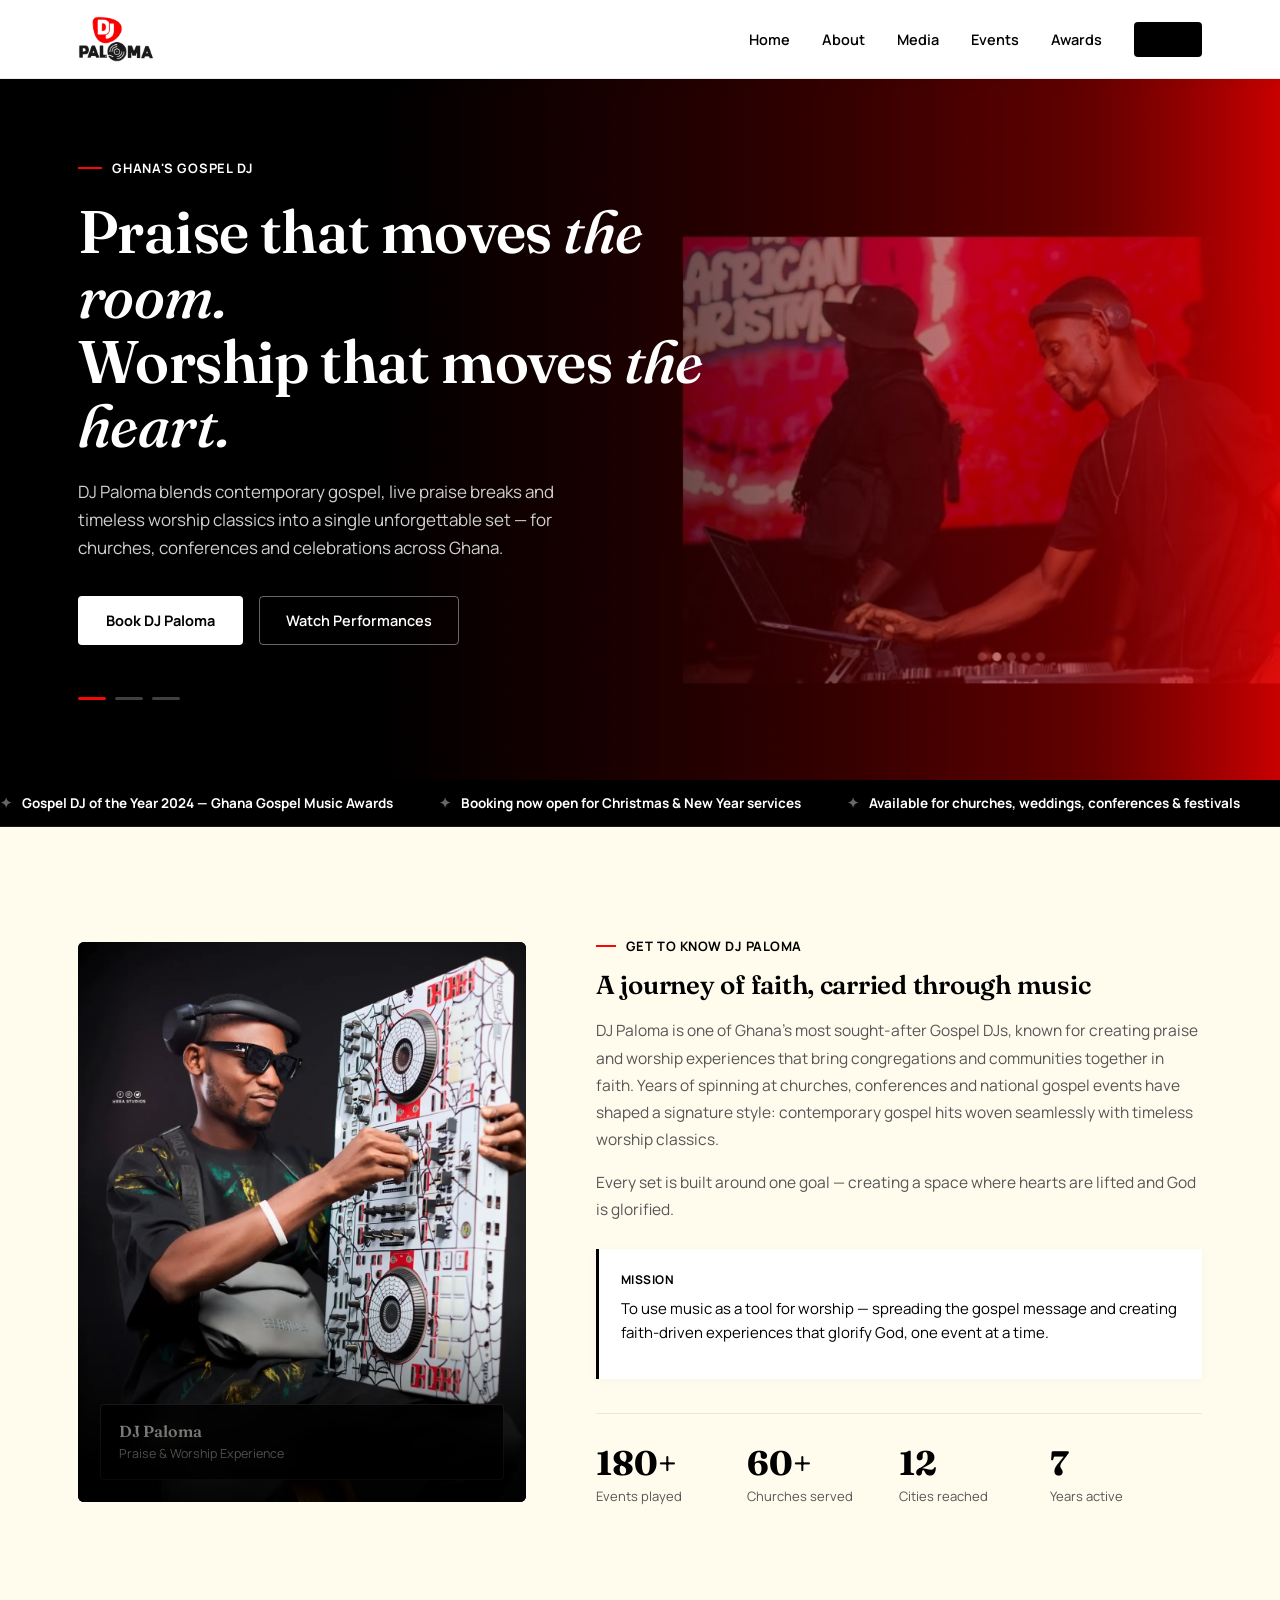
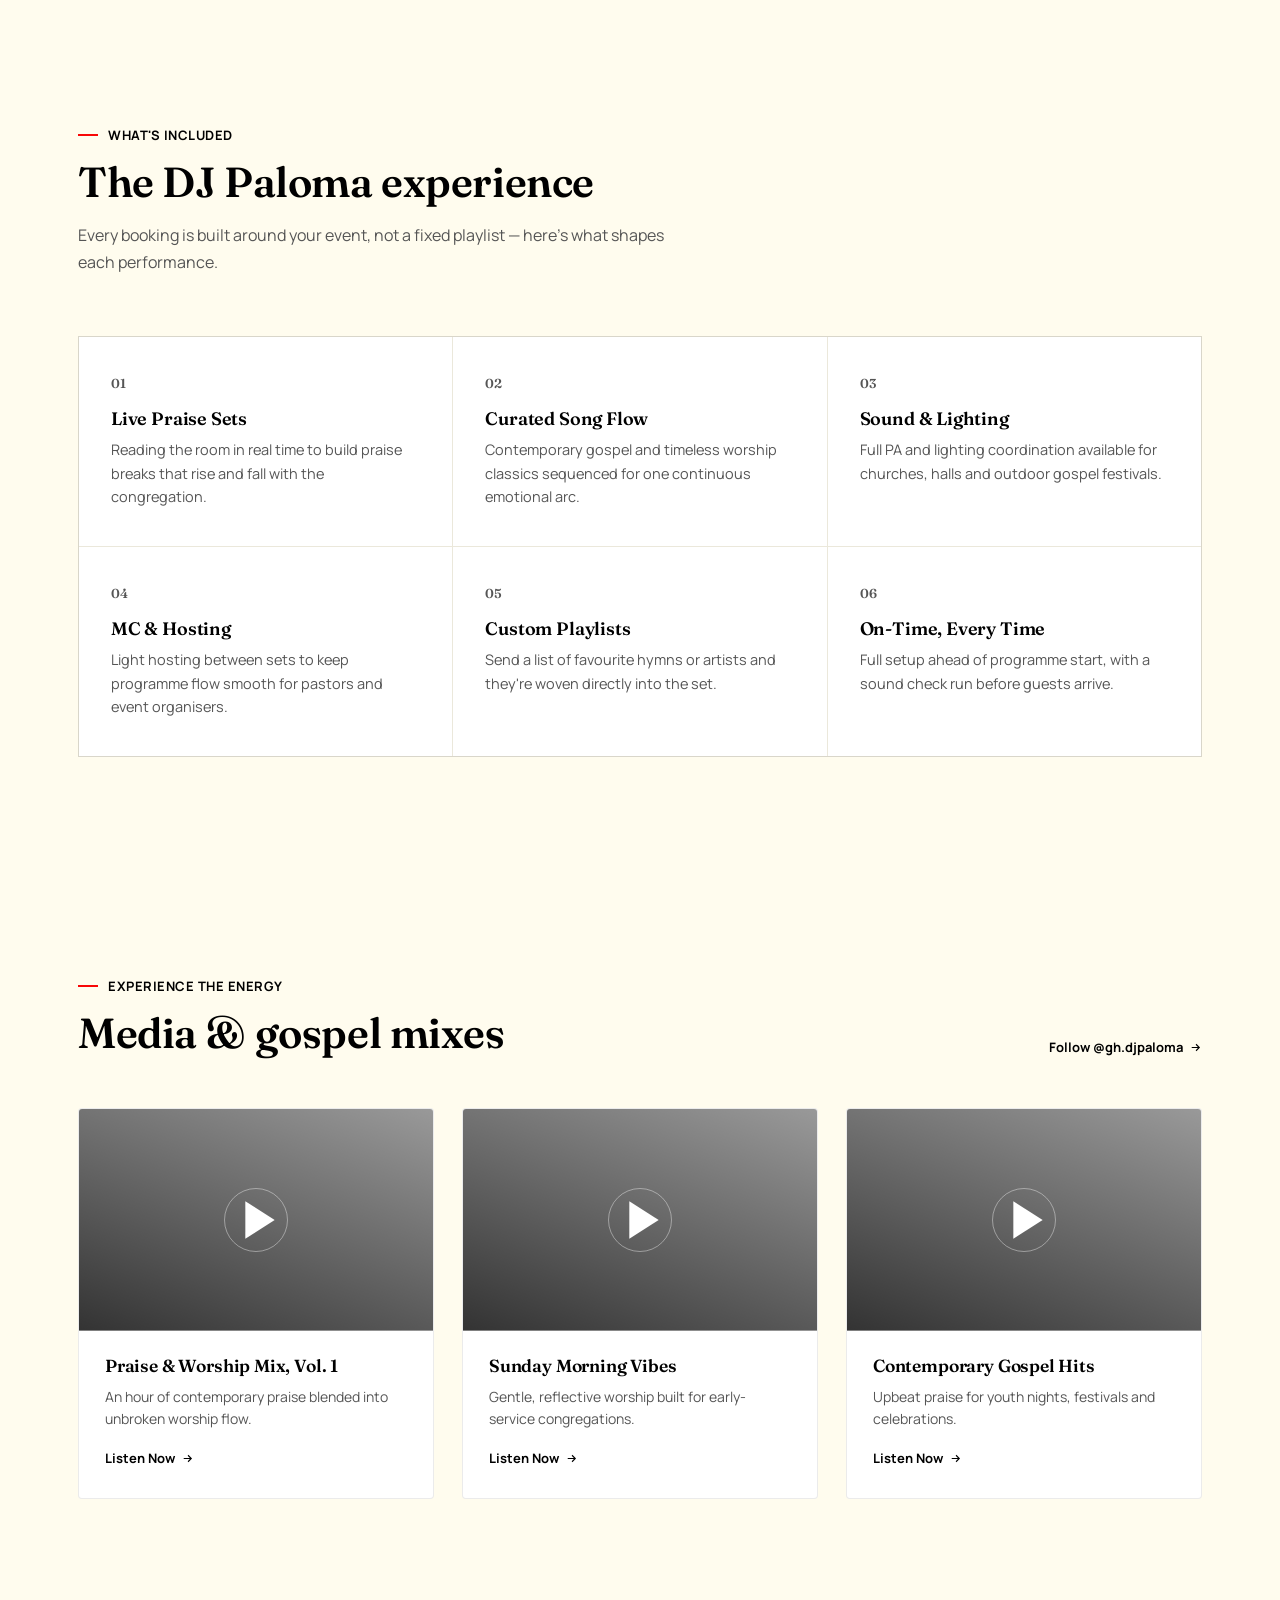
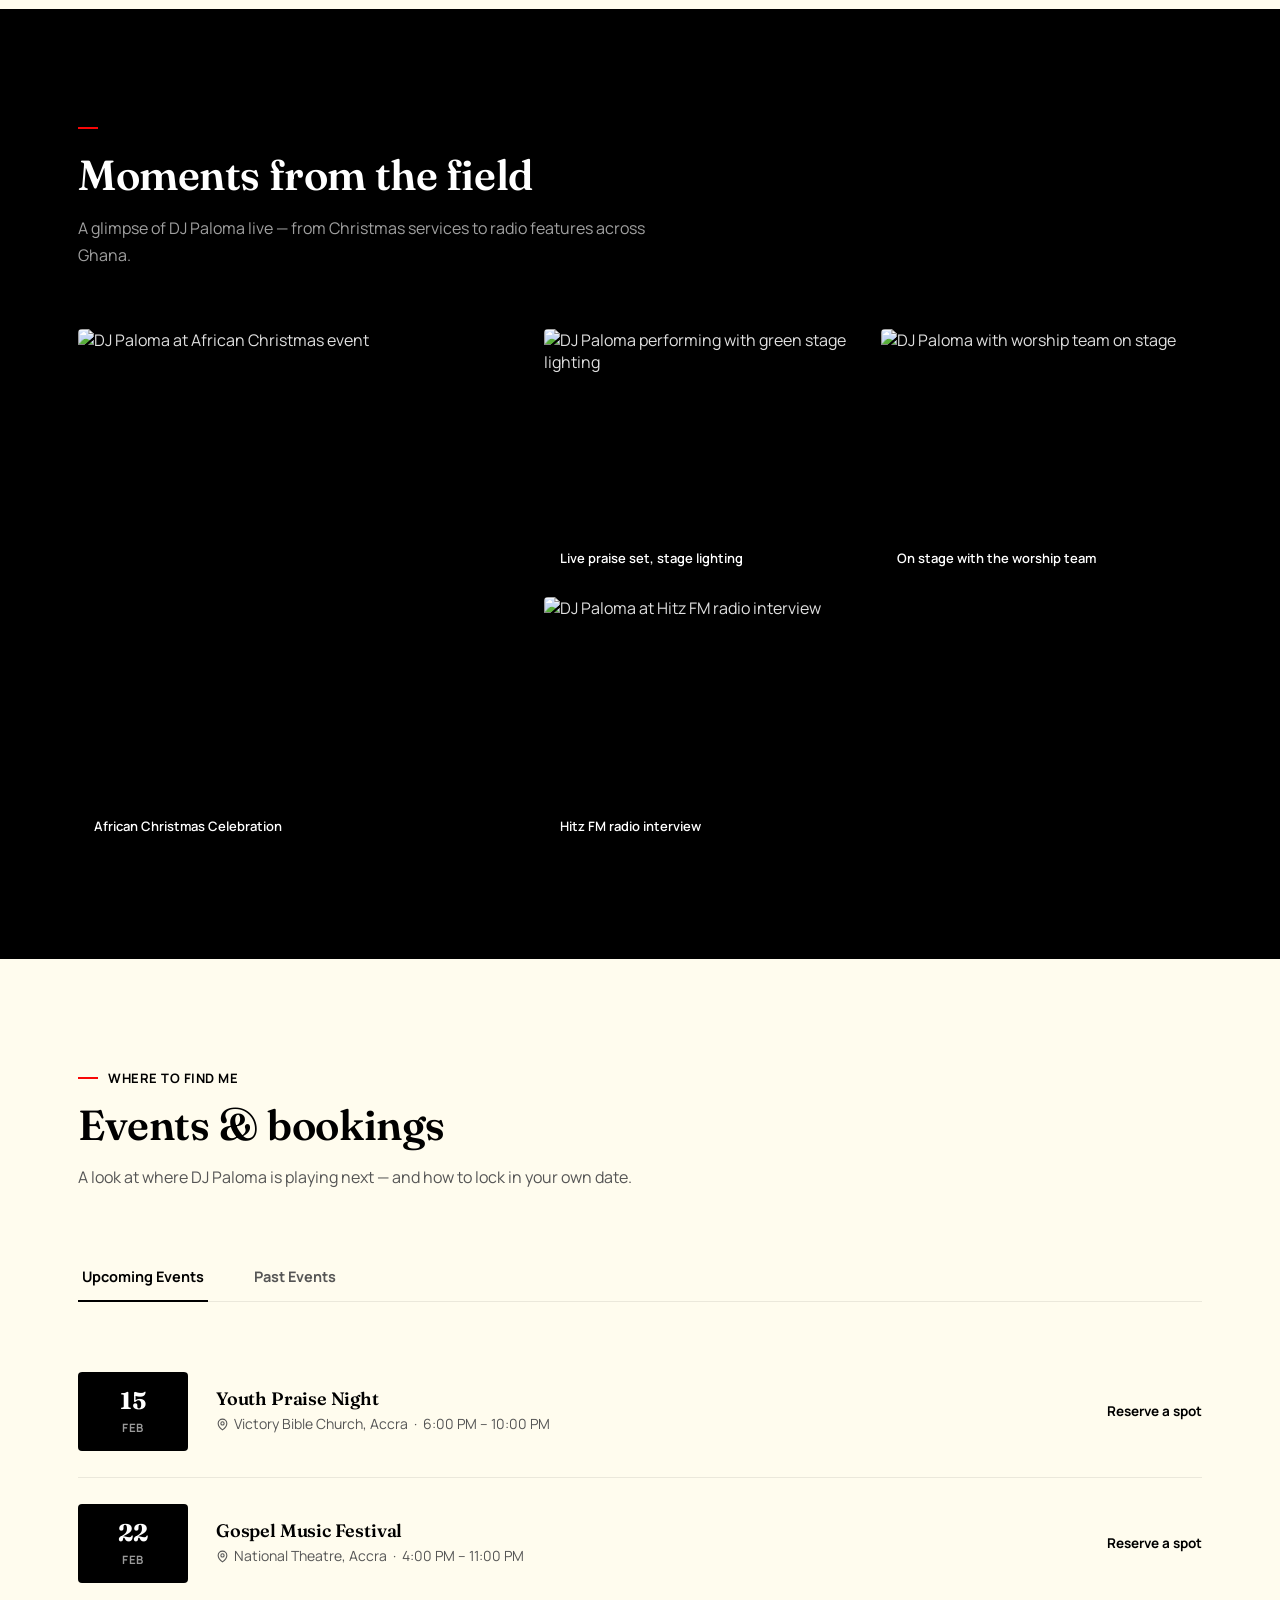
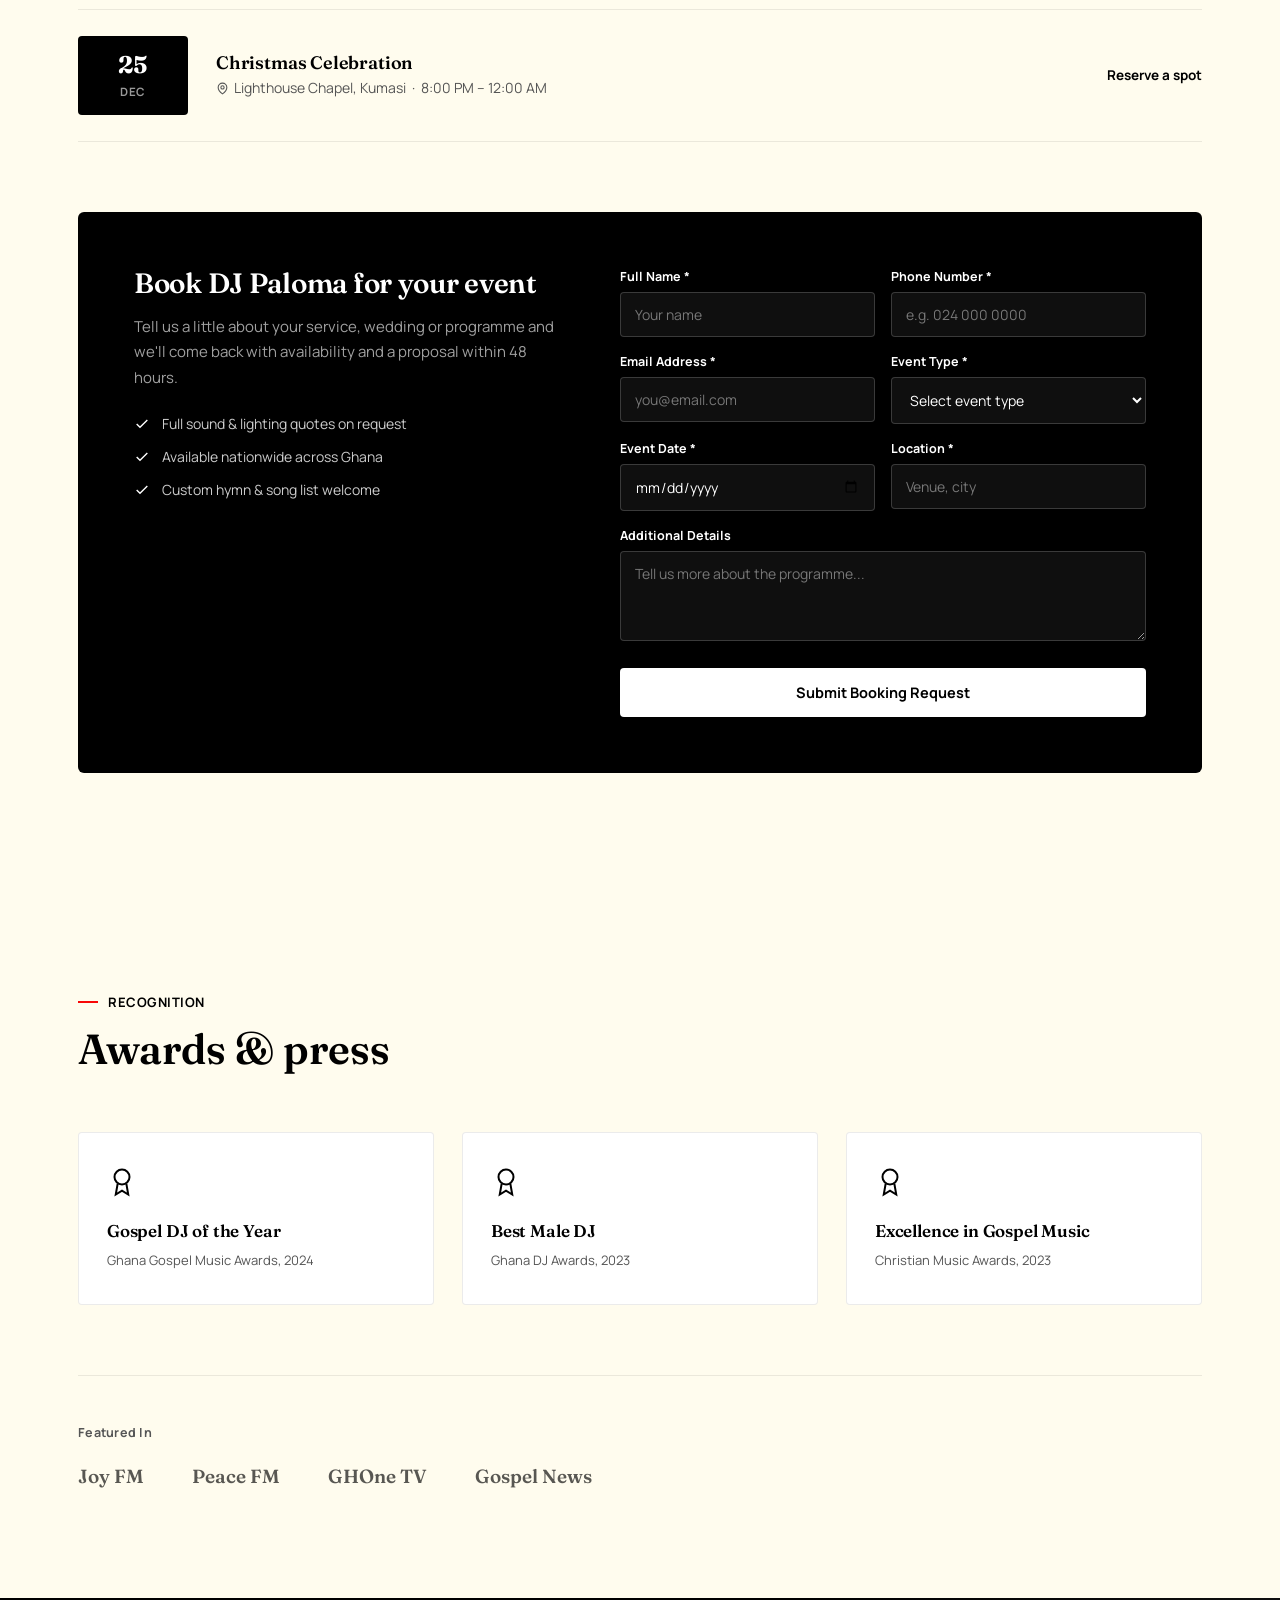
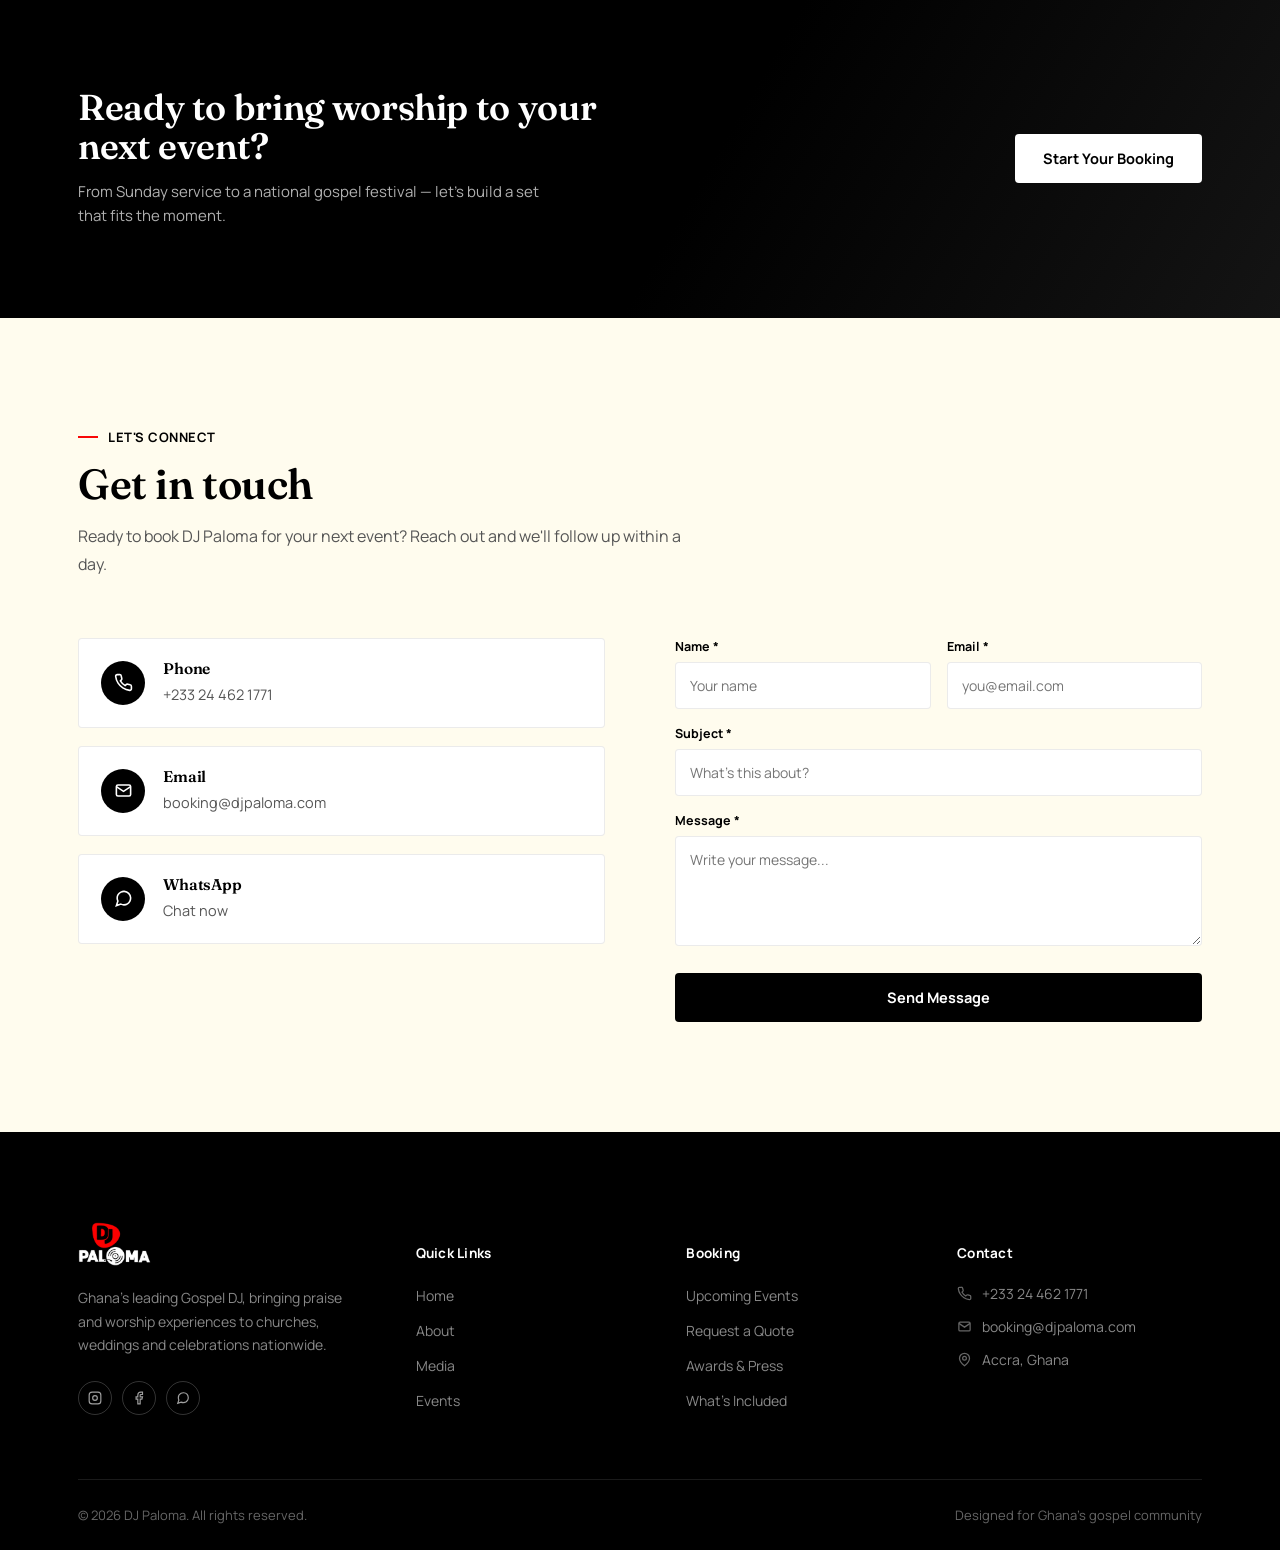
==== index.html @ 25a28a9d "Update DJ Paloma website design and assets" ====
<!DOCTYPE html>
<html lang="en">
<head>
<meta charset="UTF-8">
<meta name="viewport" content="width=device-width, initial-scale=1.0">
<title>DJ Paloma — Ghana's Gospel DJ | Praise &amp; Worship Experience</title>
<meta name="description" content="DJ Paloma is Ghana's leading Gospel DJ, bringing praise and worship experiences to churches, weddings and events nationwide.">
<link rel="preconnect" href="https://fonts.googleapis.com">
<link rel="preconnect" href="https://fonts.gstatic.com" crossorigin>
<link href="https://fonts.googleapis.com/css2?family=Fraunces:ital,opsz,wght@0,9..144,400;0,9..144,500;0,9..144,600;0,9..144,700;1,9..144,500&family=Manrope:wght@400;500;600;700;800&display=swap" rel="stylesheet">
<style>
  :root{
    --ink:#000000;
    --paper:#ffffff;
    --cream:#fffcee;
    --accent:#f80707;
    --accent-hover:#d90505;
    --dark-950:#000000;
    --dark-900:#0a0a0a;
    --dark-800:#141414;
    --dark-700:#1e1e1e;
    --dark-600:#282828;
    --dark-400:#4a4a4a;
    --line:rgba(0,0,0,0.08);
    --line-light:rgba(255,255,255,0.12);
    --muted:#555555;
    --muted-light:#888888;
    --radius:4px;
    --maxw:1180px;
  }
  *{box-sizing:border-box;}
  html{scroll-behavior:smooth;}
  body{
    margin:0;
    font-family:'Manrope',sans-serif;
    color:var(--ink);
    background:var(--cream);
    -webkit-font-smoothing:antialiased;
  }
  h1,h2,h3,h4{
    font-family:'Fraunces',serif;
    margin:0;
    font-weight:600;
    letter-spacing:-0.01em;
    line-height:1.08;
  }
  p{margin:0;}
  a{color:inherit;text-decoration:none;}
  img{max-width:100%;display:block;}
  .wrap{max-width:var(--maxw);margin:0 auto;padding:0 28px;}
  button{font-family:inherit;cursor:pointer;border:none;background:none;}

  /* ---------- nav ---------- */
  header.site{
    position:sticky;top:0;z-index:50;
    background:#ffffff;
    border-bottom:1px solid rgba(0,0,0,0.08);
    box-shadow:0 2px 14px rgba(0,0,0,0.04);
  }
  nav.wrap{
    display:flex;align-items:center;justify-content:space-between;
    height:78px;
  }
  .logo-link{
    display:inline-flex;align-items:center;text-decoration:none;
  }
  .site-logo{
    height:46px;
    width:auto;
    display:block;
  }
  .navlinks{display:flex;align-items:center;gap:32px;}
  .navlinks a{
    color:#000000;font-size:14.5px;font-weight:600;
    position:relative;padding:8px 0;
    transition:color .2s ease;
  }
  .navlinks a::after{
    content:"";position:absolute;left:0;bottom:0;width:0;height:2px;background:var(--accent);
    transition:width .25s ease;
  }
  .navlinks a:hover{color:var(--accent);}
  .navlinks a:hover::after{width:100%;}
  .book-btn{
    background:#000000;color:#ffffff;
    padding:11px 24px;font-weight:700;font-size:14px;border-radius:var(--radius);
    border:none;outline:none;box-shadow:none;
    cursor:pointer;
    transition:background .2s, transform .2s;
  }
  .book-btn::after{display:none !important;}
  .book-btn:hover{background:#222222;transform:translateY(-1px);}
  .navtoggle{display:none;background:none;color:#000000;cursor:pointer;}

  /* ---------- hero ---------- */
  .hero{
    position:relative;
    background:#000000;
    overflow:hidden;
    min-height:620px;
    display:flex;align-items:center;
  }
  .hero-photo{
    position:absolute;inset:0;
    background-image:url('Images/background image(hero).jpg');
    background-size:cover;
    background-position:right center;
    background-repeat:no-repeat;
  }
  .hero-photo::after{
    content:"";position:absolute;inset:0;
    background:linear-gradient(90deg, rgba(0,0,0,0.88) 0%, rgba(0,0,0,0.5) 45%, transparent 75%);
  }
  .hero .wrap{position:relative;z-index:2;padding-top:80px;padding-bottom:80px;width:100%;}
  .slide-track{position:relative;min-height:300px;}
  .slide{
    position:absolute;inset:0;opacity:0;visibility:hidden;transform:translateY(14px);
    transition:opacity .6s ease,transform .6s ease;
    max-width:640px;
  }
  .slide.active{opacity:1;visibility:visible;transform:translateY(0);position:relative;}
  .eyebrow-bar{display:flex;align-items:center;gap:10px;margin-bottom:22px;}
  .eyebrow-bar .dash{width:24px;height:2px;background:var(--accent);}
  .eyebrow-bar span{color:#ffffff;font-size:13px;font-weight:700;letter-spacing:.06em;text-transform:uppercase;}
  .slide h1{
    font-size:clamp(38px,5.4vw,60px);
    color:#ffffff;
    font-weight:600;
  }
  .slide h1 em{font-style:italic;color:#ffffff;font-weight:500;}
  .slide p.lede{
    margin-top:20px;color:#d0d0d0;font-size:17px;line-height:1.65;max-width:480px;
  }
  .hero-ctas{display:flex;gap:16px;margin-top:34px;flex-wrap:wrap;}
  .btn-primary{
    background:#ffffff;color:#000000;padding:15px 28px;font-weight:700;font-size:14.5px;border-radius:var(--radius);border:none;outline:none;
    transition:transform .2s,background .2s;
  }
  .btn-primary:hover{background:#eaeaea;transform:translateY(-2px);}
  .btn-ghost{
    border:1px solid rgba(255,255,255,0.4);color:#ffffff;padding:14px 26px;font-weight:600;font-size:14.5px;border-radius:var(--radius);
    transition:border-color .2s,background .2s;
  }
  .btn-ghost:hover{border-color:#ffffff;background:rgba(255,255,255,0.1);}
  .slide-dots{display:flex;gap:9px;margin-top:52px;}
  .slide-dots button{width:28px;height:3px;background:rgba(255,255,255,0.25);border-radius:2px;transition:background .2s;}
  .slide-dots button.active{background:var(--accent);}

  /* ---------- ticker ---------- */
  .ticker-band{
    background:#000000;color:#ffffff;
    overflow:hidden;white-space:nowrap;
    border-bottom:1px solid rgba(255,255,255,0.1);
  }
  .ticker-inner{display:inline-flex;animation:scroll 26s linear infinite;padding:14px 0;}
  .ticker-inner span{font-size:13.5px;font-weight:700;margin-right:46px;display:inline-flex;align-items:center;gap:10px;}
  .ticker-inner span::before{content:"✦";color:#666666;}
  @keyframes scroll{from{transform:translateX(0);}to{transform:translateX(-50%);}}

  /* ---------- section shells ---------- */
  section{padding:110px 0;}
  .section-head{max-width:620px;margin-bottom:60px;}
  .kicker{color:#000000;font-weight:700;font-size:13px;display:flex;align-items:center;gap:10px;margin-bottom:16px;letter-spacing:.04em;text-transform:uppercase;}
  .kicker .dash{width:20px;height:2px;background:var(--accent);}
  .section-head h2{font-size:clamp(30px,3.4vw,42px);color:var(--ink);}
  .section-head p{margin-top:16px;color:var(--muted);font-size:16px;line-height:1.7;}
  .bg-cream{background:var(--cream);}
  .bg-violet{background:var(--dark-950);color:#e0e0e0;}
  .bg-violet .section-head h2{color:#ffffff;}
  .bg-violet .section-head p{color:#a0a0a0;}

  /* ---------- about ---------- */
  .about-grid{display:grid;grid-template-columns:.85fr 1.15fr;gap:70px;align-items:center;}
  .portrait-frame{
    position:relative;aspect-ratio:4/5;border-radius:6px;overflow:hidden;
    background:linear-gradient(155deg,var(--dark-800),var(--dark-950) 60%);
    display:flex;align-items:flex-end;justify-content:center;
  }
  .portrait-frame img{
    position:absolute;inset:0;width:100%;height:100%;object-fit:cover;object-position:center 10%;
  }
  .portrait-frame::before{
    content:"";position:absolute;inset:0;z-index:1;
    background:linear-gradient(180deg, rgba(0,0,0,0) 65%, rgba(0,0,0,0.82) 100%);
  }
  .portrait-tag{
    position:absolute;bottom:22px;left:22px;right:22px;
    background:rgba(0,0,0,0.8);backdrop-filter:blur(6px);
    border:1px solid rgba(255,255,255,0.15);
    padding:16px 18px;border-radius:4px;color:#ffffff;
  }
  .portrait-tag strong{display:block;font-family:'Fraunces',serif;font-size:16px;font-weight:600;}
  .portrait-tag span{font-size:12.5px;color:#cccccc;}
  .about-copy h3{font-size:26px;margin-bottom:18px;color:var(--ink);}
  .about-copy p{color:var(--muted);font-size:15.5px;line-height:1.75;margin-bottom:16px;}
  .mission-box{
    border-left:3px solid #000000;
    padding:18px 22px;background:var(--paper);
    margin:26px 0 34px;
    box-shadow:0 2px 10px rgba(0,0,0,0.03);
  }
  .mission-box span{color:#000000;font-weight:700;font-size:12px;letter-spacing:.04em;text-transform:uppercase;}
  .mission-box p{color:var(--ink);font-size:15px;margin-top:8px;line-height:1.6;}
  .stat-row{display:flex;gap:0;border-top:1px solid var(--line);padding-top:28px;}
  .stat{flex:1;padding-right:24px;}
  .stat strong{font-family:'Fraunces',serif;font-size:34px;color:var(--ink);display:block;}
  .stat span{font-size:13px;color:var(--muted);}

  /* ---------- feature grid ---------- */
  .feature-grid{display:grid;grid-template-columns:repeat(3,1fr);gap:1px;background:var(--line);border:1px solid var(--line);}
  .feature-card{background:var(--paper);padding:38px 32px;transition:background .2s;}
  .feature-card:hover{background:var(--cream);}
  .feature-num{font-family:'Fraunces',serif;font-size:13px;color:#555555;font-weight:600;margin-bottom:18px;display:block;}
  .feature-card h4{font-size:18px;margin-bottom:10px;color:var(--ink);}
  .feature-card p{font-size:14.5px;color:var(--muted);line-height:1.6;}

  /* ---------- why band (3 image cards) ---------- */
  .why-head{display:flex;justify-content:space-between;align-items:flex-end;margin-bottom:52px;flex-wrap:wrap;gap:20px;}
  .why-grid{display:grid;grid-template-columns:repeat(3,1fr);gap:28px;}
  .why-card{background:var(--paper);border:1px solid var(--line);border-radius:4px;overflow:hidden;}
  .why-media{
    aspect-ratio:16/10;position:relative;display:flex;align-items:center;justify-content:center;
    background:linear-gradient(135deg,var(--dark-800),var(--dark-950));
    background-size:cover;background-position:center;
  }
  .why-media::before{
    content:"";position:absolute;inset:0;
    background:linear-gradient(200deg, rgba(0,0,0,0.35), rgba(0,0,0,0.75));
  }
  .why-media.alt1{background-image:linear-gradient(200deg, rgba(0,0,0,0.4), rgba(0,0,0,0.8)),url('https://gh-djpaloma.vercel.app/images/gallery-3.jpg');}
  .why-media.alt1::before{content:none;}
  .why-media.alt2{background-image:linear-gradient(200deg, rgba(0,0,0,0.4), rgba(0,0,0,0.8)),url('https://gh-djpaloma.vercel.app/images/gallery-4.jpg');}
  .why-media.alt2::before{content:none;}
  .why-media.main-photo{background-image:linear-gradient(200deg, rgba(0,0,0,0.4), rgba(0,0,0,0.8)),url('https://gh-djpaloma.vercel.app/images/gallery-1.jpg');}
  .why-media.main-photo::before{content:none;}
  .why-media svg{width:64px;height:64px;color:#ffffff;position:relative;z-index:1;transition:transform .2s;}
  .why-card:hover .why-media svg{transform:scale(1.06);}
  .play-ring{
    position:absolute;width:64px;height:64px;border-radius:50%;border:1.5px solid rgba(255,255,255,0.4);
    z-index:1;transition:border-color .2s;
  }
  .why-card:hover .play-ring{border-color:#ffffff;}
  .why-body{padding:26px 26px 30px;}
  .why-body h4{font-size:17.5px;margin-bottom:10px;}
  .why-body p{font-size:14px;color:var(--muted);line-height:1.6;margin-bottom:16px;}
  .why-link{font-size:13px;font-weight:700;color:var(--ink);display:inline-flex;align-items:center;gap:6px;transition:opacity .2s;}
  .why-link:hover{opacity:0.75;}
  .why-link svg{width:13px;height:13px;}

  /* ---------- highlights gallery ---------- */
  .highlights-grid{display:grid;grid-template-columns:1.4fr 1fr 1fr;grid-template-rows:1fr 1fr;gap:16px;height:520px;}
  .highlights-grid a{position:relative;border-radius:4px;overflow:hidden;display:block;}
  .highlights-grid a:first-child{grid-row:1/3;}
  .highlights-grid img{width:100%;height:100%;object-fit:cover;transition:transform .5s ease;}
  .highlights-grid a:hover img{transform:scale(1.06);}
  .highlights-grid a::after{
    content:"";position:absolute;inset:0;
    background:linear-gradient(0deg, rgba(0,0,0,0.75) 0%, transparent 45%);
  }
  .highlights-caption{position:absolute;left:16px;bottom:14px;right:16px;z-index:1;color:#fff;font-size:13px;font-weight:600;}
  @media(max-width:760px){.highlights-grid{grid-template-columns:1fr 1fr;grid-template-rows:repeat(3,180px);height:auto;}.highlights-grid a:first-child{grid-row:auto;grid-column:1/3;}}

  /* ---------- events ---------- */
  .events-tabs{display:flex;gap:8px;margin-bottom:44px;border-bottom:1px solid var(--line);}
  .tab-btn{padding:14px 4px;margin-right:34px;font-size:14.5px;font-weight:700;color:var(--muted);border-bottom:2px solid transparent;position:relative;top:1px;cursor:pointer;}
  .tab-btn.active{color:var(--ink);border-color:#000000;}
  .event-list{display:flex;flex-direction:column;}
  .event-row{
    display:grid;grid-template-columns:110px 1fr auto;gap:28px;align-items:center;
    padding:26px 0;border-bottom:1px solid var(--line);
  }
  .event-date{
    text-align:center;background:var(--dark-950);color:#fff;border-radius:4px;padding:14px 8px;
  }
  .event-date strong{display:block;font-family:'Fraunces',serif;font-size:24px;color:#ffffff;}
  .event-date span{font-size:11.5px;color:#999999;letter-spacing:.03em;font-weight:700;}
  .event-info h4{font-size:18px;margin-bottom:6px;}
  .event-info p{font-size:14px;color:var(--muted);}
  .event-info p svg{width:13px;height:13px;margin-right:5px;vertical-align:-2px;}
  .event-cta{color:var(--ink);font-weight:700;font-size:13.5px;white-space:nowrap;transition:opacity .2s;}
  .event-cta:hover{opacity:0.75;}

  /* ---------- booking form ---------- */
  .booking-panel{
    margin-top:70px;background:var(--dark-950);border-radius:6px;padding:56px;
    display:grid;grid-template-columns:.9fr 1.1fr;gap:56px;color:#e0e0e0;position:relative;overflow:hidden;
  }
  .booking-copy{position:relative;z-index:1;}
  .booking-copy h3{font-size:28px;color:#ffffff;margin-bottom:16px;}
  .booking-copy p{color:#a0a0a0;font-size:15px;line-height:1.7;margin-bottom:24px;}
  .booking-points{list-style:none;padding:0;margin:0;display:flex;flex-direction:column;gap:14px;}
  .booking-points li{display:flex;gap:12px;font-size:14px;color:#cccccc;align-items:flex-start;}
  .booking-points svg{width:16px;height:16px;color:#ffffff;flex-shrink:0;margin-top:2px;}
  form.booking-form{position:relative;z-index:1;display:grid;grid-template-columns:1fr 1fr;gap:16px;}
  form.booking-form .full{grid-column:1/-1;}
  .field label{display:block;font-size:12.5px;color:#ffffff;font-weight:700;margin-bottom:7px;}
  .field input,.field select,.field textarea{
    width:100%;background:rgba(255,255,255,0.06);border:1px solid rgba(255,255,255,0.18);
    color:#fff;padding:12px 14px;border-radius:4px;font-family:inherit;font-size:14px;
  }
  .field input:focus,.field select:focus,.field textarea:focus{outline:none;border-color:#ffffff;}
  .field input::placeholder,.field textarea::placeholder{color:#777777;}
  .field textarea{resize:vertical;min-height:90px;}
  .submit-btn{
    background:#ffffff;color:#000000;padding:15px 0;font-weight:700;font-size:14.5px;border-radius:4px;
    border:none;outline:none;grid-column:1/-1;margin-top:6px;transition:background .2s;cursor:pointer;
  }
  .submit-btn:hover{background:#e6e6e6;}

  /* ---------- awards ---------- */
  .awards-grid{display:grid;grid-template-columns:repeat(3,1fr);gap:28px;margin-bottom:70px;}
  .award-card{
    background:var(--paper);border:1px solid var(--line);padding:34px 28px;text-align:left;border-radius:4px;position:relative;
  }
  .award-card svg{width:30px;height:30px;color:#000000;margin-bottom:20px;}
  .award-card h4{font-size:17px;margin-bottom:8px;}
  .award-card span{font-size:13px;color:var(--muted);}
  .press-strip{border-top:1px solid var(--line);padding-top:44px;}
  .press-strip span.label{font-size:12.5px;color:var(--muted);font-weight:700;letter-spacing:.02em;}
  .press-logos{display:flex;gap:48px;margin-top:22px;flex-wrap:wrap;align-items:center;}
  .press-logos span{font-family:'Fraunces',serif;font-size:19px;color:var(--ink);opacity:.65;font-weight:600;}

  /* ---------- CTA banner ---------- */
  .cta-band{
    background:linear-gradient(120deg,var(--dark-950) 55%,var(--dark-800));
    color:#fff;padding:90px 0;position:relative;overflow:hidden;
  }
  .cta-inner{position:relative;z-index:1;display:flex;justify-content:space-between;align-items:center;gap:40px;flex-wrap:wrap;}
  .cta-inner h2{font-size:clamp(26px,3.2vw,36px);max-width:520px;color:#ffffff;}
  .cta-inner p{color:#b0b0b0;margin-top:14px;max-width:480px;font-size:15px;line-height:1.6;}

  /* ---------- contact ---------- */
  .contact-grid{display:grid;grid-template-columns:1fr 1fr;gap:70px;}
  .contact-cards{display:flex;flex-direction:column;gap:18px;}
  .contact-card{
    background:var(--paper);display:flex;gap:18px;align-items:flex-start;padding:22px;border:1px solid var(--line);border-radius:4px;
  }
  .contact-card .icon-box{
    width:44px;height:44px;border-radius:50%;background:var(--dark-950);display:flex;align-items:center;justify-content:center;flex-shrink:0;
    transition:background .2s;
  }
  .contact-card:hover .icon-box{background:#1f1f1f;}
  .contact-card .icon-box svg{width:19px;height:19px;color:#ffffff;}
  .contact-card h4{font-size:15.5px;margin-bottom:5px;}
  .contact-card p,.contact-card a{font-size:14.5px;color:var(--muted);}
  .contact-form{display:flex;flex-direction:column;gap:16px;}
  .contact-form .row2{display:grid;grid-template-columns:1fr 1fr;gap:16px;}
  .contact-form label{font-size:12.5px;font-weight:700;color:var(--ink);margin-bottom:7px;display:block;}
  .contact-form input,.contact-form textarea{
    width:100%;border:1px solid var(--line);padding:13px 14px;border-radius:4px;font-family:inherit;font-size:14px;background:var(--paper);
  }
  .contact-form input:focus,.contact-form textarea:focus{outline:none;border-color:#000000;}
  .contact-form textarea{min-height:110px;resize:vertical;}
  .contact-form .submit-btn{background:var(--dark-950);color:#fff;border:none;cursor:pointer;transition:background .2s;}
  .contact-form .submit-btn:hover{background:#262626;}

  /* ---------- footer ---------- */
  footer{background:var(--dark-950);color:#a0a0a0;padding-top:90px;}
  .footer-top{
    display:grid;grid-template-columns:1.3fr 1fr 1fr 1.1fr;gap:48px;padding-bottom:64px;border-bottom:1px solid rgba(255,255,255,0.1);
  }
  .footer-brand .footer-logo{margin-bottom:20px;height:44px;width:auto;display:block;}
  .footer-brand p{font-size:14px;line-height:1.7;color:#888888;max-width:280px;}
  .footer-socials{display:flex;gap:10px;margin-top:24px;}
  .footer-socials a{width:34px;height:34px;border-radius:50%;border:1px solid rgba(255,255,255,0.2);display:flex;align-items:center;justify-content:center;transition:border-color .2s,background .2s;}
  .footer-socials a:hover{border-color:#ffffff;background:rgba(255,255,255,0.1);}
  .footer-socials svg{width:14px;height:14px;}
  footer h5{font-family:'Manrope',sans-serif;color:#fff;font-size:13.5px;font-weight:700;letter-spacing:.02em;margin-bottom:22px;}
  .footer-col ul{list-style:none;padding:0;margin:0;display:flex;flex-direction:column;gap:13px;}
  .footer-col a{font-size:14px;color:#888888;transition:color .2s;}
  .footer-col a:hover{color:#ffffff;}
  .footer-col .contact-line{display:flex;gap:10px;align-items:flex-start;font-size:14px;color:#888888;margin-bottom:14px;}
  .footer-col .contact-line svg{width:15px;height:15px;color:#666666;margin-top:2px;flex-shrink:0;}
  .footer-bottom{
    display:flex;justify-content:space-between;align-items:center;padding:26px 0;font-size:13px;color:#666666;flex-wrap:wrap;gap:12px;
  }
  .back-top{
    position:fixed;bottom:28px;right:28px;width:46px;height:46px;border-radius:50%;background:#000000;
    display:flex;align-items:center;justify-content:center;box-shadow:0 8px 22px rgba(0,0,0,0.25);
    opacity:0;visibility:hidden;transform:translateY(10px);transition:all .3s;z-index:60;
  }
  .back-top.show{opacity:1;visibility:visible;transform:translateY(0);}
  .back-top:hover{background:#222222;}
  .back-top svg{width:18px;height:18px;color:#ffffff;}

  /* ---------- responsive ---------- */
  @media(max-width:980px){
    .about-grid,.contact-grid{grid-template-columns:1fr;gap:44px;}
    .feature-grid,.why-grid,.awards-grid{grid-template-columns:1fr 1fr;}
    .footer-top{grid-template-columns:1fr 1fr;}
    .booking-panel{grid-template-columns:1fr;padding:36px;}
  }
  @media(max-width:760px){
    .navlinks{
      position:fixed;top:78px;left:0;right:0;
      background:#ffffff;
      flex-direction:column;align-items:flex-start;
      padding:22px 28px 30px;gap:18px;
      transform:translateY(-140%);
      transition:transform .3s ease;
      border-bottom:1px solid rgba(0,0,0,0.08);
      box-shadow:0 12px 28px rgba(0,0,0,0.1);
    }
    .navlinks.open{transform:translateY(0);}
    .navlinks a{color:#000000;font-size:16px;}
    .navtoggle{display:block;}
    .feature-grid,.why-grid,.awards-grid{grid-template-columns:1fr;}
    .footer-top{grid-template-columns:1fr;}
    .event-row{grid-template-columns:70px 1fr;}
    .event-cta{grid-column:1/-1;}
    form.booking-form,.contact-form .row2{grid-template-columns:1fr;}
    .stat-row{flex-wrap:wrap;gap:20px;}
    .stat{flex:0 0 45%;}
    .why-head{align-items:flex-start;}
  }
</style>
</head>
<body>

<!-- ================= NAV ================= -->
<header class="site">
  <nav class="wrap">
    <a href="#home" class="logo-link">
      <img src="Images/logo.png.png" alt="DJ Paloma" class="site-logo">
    </a>
    <div class="navlinks" id="navlinks">
      <a href="#home">Home</a>
      <a href="#about">About</a>
      <a href="#media">Media</a>
      <a href="#events">Events</a>
      <a href="#awards">Awards</a>
      <a href="#contact" class="book-btn">Book Now</a>
    </div>
    <button class="navtoggle" id="navtoggle" aria-label="Toggle menu">
      <svg viewBox="0 0 24 24" fill="none" stroke="currentColor" stroke-width="2" width="26" height="26"><path d="M4 6h16M4 12h16M4 18h16"/></svg>
    </button>
  </nav>
</header>

<!-- ================= HERO ================= -->
<section class="hero" id="home" style="padding:0;">
  <div class="hero-photo"></div>
  <div class="wrap">
    <div class="slide-track">
      <div class="slide active" data-slide="0">
        <div class="eyebrow-bar"><span class="dash"></span><span>Ghana's Gospel DJ</span></div>
        <h1>Praise that moves <em>the room.</em><br>Worship that moves <em>the heart.</em></h1>
        <p class="lede">DJ Paloma blends contemporary gospel, live praise breaks and timeless worship classics into a single unforgettable set — for churches, conferences and celebrations across Ghana.</p>
        <div class="hero-ctas">
          <a href="#contact" class="btn-primary">Book DJ Paloma</a>
          <a href="#media" class="btn-ghost">Watch Performances</a>
        </div>
      </div>
      <div class="slide" data-slide="1">
        <h1>Built for the <em>altar,</em><br>ready for <em>any stage.</em></h1>
        <p class="lede">From Sunday morning services to national gospel festivals, every set is curated for the moment — reading the room and leading it straight into worship.</p>
        <div class="hero-ctas">
          <a href="#experience" class="btn-primary">See the Experience</a>
          <a href="#events" class="btn-ghost">Upcoming Events</a>
        </div>
      </div>
      <div class="slide" data-slide="2">
        <div class="eyebrow-bar"><span class="dash"></span><span>Weddings &amp; Celebrations</span></div>
        <h1>Your big day, <em>held</em><br>in good sound.</h1>
        <p class="lede">A gospel foundation with room to celebrate — DJ Paloma keeps weddings and family celebrations joyful, faith-filled, and beautifully paced.</p>
        <div class="hero-ctas">
          <a href="#contact" class="btn-primary">Check Availability</a>
          <a href="#awards" class="btn-ghost">Awards &amp; Press</a>
        </div>
      </div>
    </div>
    <div class="slide-dots" id="slideDots">
      <button class="active" data-dot="0"></button>
      <button data-dot="1"></button>
      <button data-dot="2"></button>
    </div>
  </div>
</section>

<!-- ================= TICKER ================= -->
<div class="ticker-band">
  <div class="ticker-inner" id="tickerInner">
    <span>Gospel DJ of the Year 2024 — Ghana Gospel Music Awards</span>
    <span>Booking now open for Christmas &amp; New Year services</span>
    <span>Available for churches, weddings, conferences &amp; festivals</span>
    <span>Follow @gh.djpaloma for weekly praise mixes</span>
  </div>
</div>

<!-- ================= ABOUT ================= -->
<section id="about">
  <div class="wrap">
    <div class="about-grid">
      <div class="portrait-frame">
        <img src="Images/about image.PNG" alt="DJ Paloma - Gospel DJ">
        <div class="portrait-tag">
          <strong>DJ Paloma</strong>
          <span>Praise &amp; Worship Experience</span>
        </div>
      </div>
      <div class="about-copy">
        <div class="kicker"><span class="dash"></span>Get to Know DJ Paloma</div>
        <h3>A journey of faith, carried through music</h3>
        <p>DJ Paloma is one of Ghana's most sought-after Gospel DJs, known for creating praise and worship experiences that bring congregations and communities together in faith. Years of spinning at churches, conferences and national gospel events have shaped a signature style: contemporary gospel hits woven seamlessly with timeless worship classics.</p>
        <p>Every set is built around one goal — creating a space where hearts are lifted and God is glorified.</p>
        <div class="mission-box">
          <span>Mission</span>
          <p>To use music as a tool for worship — spreading the gospel message and creating faith-driven experiences that glorify God, one event at a time.</p>
        </div>
        <div class="stat-row">
          <div class="stat"><strong>180+</strong><span>Events played</span></div>
          <div class="stat"><strong>60+</strong><span>Churches served</span></div>
          <div class="stat"><strong>12</strong><span>Cities reached</span></div>
          <div class="stat"><strong>7</strong><span>Years active</span></div>
        </div>
      </div>
    </div>
  </div>
</section>

<!-- ================= EXPERIENCE (feature grid) ================= -->
<section class="bg-cream" id="experience">
  <div class="wrap">
    <div class="section-head">
      <div class="kicker"><span class="dash"></span>What's Included</div>
      <h2>The DJ Paloma experience</h2>
      <p>Every booking is built around your event, not a fixed playlist — here's what shapes each performance.</p>
    </div>
    <div class="feature-grid">
      <div class="feature-card">
        <span class="feature-num">01</span>
        <h4>Live Praise Sets</h4>
        <p>Reading the room in real time to build praise breaks that rise and fall with the congregation.</p>
      </div>
      <div class="feature-card">
        <span class="feature-num">02</span>
        <h4>Curated Song Flow</h4>
        <p>Contemporary gospel and timeless worship classics sequenced for one continuous emotional arc.</p>
      </div>
      <div class="feature-card">
        <span class="feature-num">03</span>
        <h4>Sound &amp; Lighting</h4>
        <p>Full PA and lighting coordination available for churches, halls and outdoor gospel festivals.</p>
      </div>
      <div class="feature-card">
        <span class="feature-num">04</span>
        <h4>MC &amp; Hosting</h4>
        <p>Light hosting between sets to keep programme flow smooth for pastors and event organisers.</p>
      </div>
      <div class="feature-card">
        <span class="feature-num">05</span>
        <h4>Custom Playlists</h4>
        <p>Send a list of favourite hymns or artists and they're woven directly into the set.</p>
      </div>
      <div class="feature-card">
        <span class="feature-num">06</span>
        <h4>On-Time, Every Time</h4>
        <p>Full setup ahead of programme start, with a sound check run before guests arrive.</p>
      </div>
    </div>
  </div>
</section>

<!-- ================= MEDIA (why-us style 3 cards) ================= -->
<section id="media">
  <div class="wrap">
    <div class="why-head">
      <div class="section-head" style="margin-bottom:0;">
        <div class="kicker"><span class="dash"></span>Experience the Energy</div>
        <h2>Media &amp; gospel mixes</h2>
      </div>
      <a href="https://instagram.com/gh.djpaloma" class="why-link">Follow @gh.djpaloma <svg viewBox="0 0 24 24" fill="none" stroke="currentColor" stroke-width="2"><path d="M5 12h14M13 6l6 6-6 6"/></svg></a>
    </div>
    <div class="why-grid">
      <div class="why-card">
        <div class="why-media main-photo">
          <div class="play-ring"></div>
          <svg viewBox="0 0 24 24" fill="currentColor"><path d="M8 5v14l11-7z"/></svg>
        </div>
        <div class="why-body">
          <h4>Praise &amp; Worship Mix, Vol. 1</h4>
          <p>An hour of contemporary praise blended into unbroken worship flow.</p>
          <a href="#" class="why-link">Listen Now <svg viewBox="0 0 24 24" fill="none" stroke="currentColor" stroke-width="2"><path d="M5 12h14M13 6l6 6-6 6"/></svg></a>
        </div>
      </div>
      <div class="why-card">
        <div class="why-media alt1">
          <div class="play-ring"></div>
          <svg viewBox="0 0 24 24" fill="currentColor"><path d="M8 5v14l11-7z"/></svg>
        </div>
        <div class="why-body">
          <h4>Sunday Morning Vibes</h4>
          <p>Gentle, reflective worship built for early-service congregations.</p>
          <a href="#" class="why-link">Listen Now <svg viewBox="0 0 24 24" fill="none" stroke="currentColor" stroke-width="2"><path d="M5 12h14M13 6l6 6-6 6"/></svg></a>
        </div>
      </div>
      <div class="why-card">
        <div class="why-media alt2">
          <div class="play-ring"></div>
          <svg viewBox="0 0 24 24" fill="currentColor"><path d="M8 5v14l11-7z"/></svg>
        </div>
        <div class="why-body">
          <h4>Contemporary Gospel Hits</h4>
          <p>Upbeat praise for youth nights, festivals and celebrations.</p>
          <a href="#" class="why-link">Listen Now <svg viewBox="0 0 24 24" fill="none" stroke="currentColor" stroke-width="2"><path d="M5 12h14M13 6l6 6-6 6"/></svg></a>
        </div>
      </div>
    </div>
  </div>
</section>

<!-- ================= EVENT HIGHLIGHTS ================= -->
<section class="bg-violet">
  <div class="wrap">
    <div class="section-head">
      <div class="kicker"><span class="dash"></span>Event Highlights</div>
      <h2>Moments from the field</h2>
      <p>A glimpse of DJ Paloma live — from Christmas services to radio features across Ghana.</p>
    </div>
    <div class="highlights-grid">
      <a href="https://instagram.com/gh.djpaloma">
        <img src="https://gh-djpaloma.vercel.app/images/gallery-1.jpg" alt="DJ Paloma at African Christmas event">
        <span class="highlights-caption">African Christmas Celebration</span>
      </a>
      <a href="https://instagram.com/gh.djpaloma">
        <img src="https://gh-djpaloma.vercel.app/images/gallery-2.jpg" alt="DJ Paloma performing with green stage lighting">
        <span class="highlights-caption">Live praise set, stage lighting</span>
      </a>
      <a href="https://instagram.com/gh.djpaloma">
        <img src="https://gh-djpaloma.vercel.app/images/gallery-4.jpg" alt="DJ Paloma with worship team on stage">
        <span class="highlights-caption">On stage with the worship team</span>
      </a>
      <a href="https://instagram.com/gh.djpaloma" style="grid-column:2/4;">
        <img src="https://gh-djpaloma.vercel.app/images/gallery-3.jpg" alt="DJ Paloma at Hitz FM radio interview">
        <span class="highlights-caption">Hitz FM radio interview</span>
      </a>
    </div>
  </div>
</section>

<!-- ================= EVENTS ================= -->
<section class="bg-cream" id="events">
  <div class="wrap">
    <div class="section-head">
      <div class="kicker"><span class="dash"></span>Where to Find Me</div>
      <h2>Events &amp; bookings</h2>
      <p>A look at where DJ Paloma is playing next — and how to lock in your own date.</p>
    </div>
    <div class="events-tabs">
      <span class="tab-btn active">Upcoming Events</span>
      <span class="tab-btn">Past Events</span>
    </div>
    <div class="event-list">
      <div class="event-row">
        <div class="event-date"><strong>15</strong><span>FEB</span></div>
        <div class="event-info">
          <h4>Youth Praise Night</h4>
          <p><svg viewBox="0 0 24 24" fill="none" stroke="currentColor" stroke-width="2"><path d="M20 10c0 6-8 12-8 12s-8-6-8-12a8 8 0 0 1 16 0z"/><circle cx="12" cy="10" r="3"/></svg>Victory Bible Church, Accra &nbsp;·&nbsp; 6:00 PM – 10:00 PM</p>
        </div>
        <a href="#contact" class="event-cta">Reserve a spot</a>
      </div>
      <div class="event-row">
        <div class="event-date"><strong>22</strong><span>FEB</span></div>
        <div class="event-info">
          <h4>Gospel Music Festival</h4>
          <p><svg viewBox="0 0 24 24" fill="none" stroke="currentColor" stroke-width="2"><path d="M20 10c0 6-8 12-8 12s-8-6-8-12a8 8 0 0 1 16 0z"/><circle cx="12" cy="10" r="3"/></svg>National Theatre, Accra &nbsp;·&nbsp; 4:00 PM – 11:00 PM</p>
        </div>
        <a href="#contact" class="event-cta">Reserve a spot</a>
      </div>
      <div class="event-row">
        <div class="event-date"><strong>25</strong><span>DEC</span></div>
        <div class="event-info">
          <h4>Christmas Celebration</h4>
          <p><svg viewBox="0 0 24 24" fill="none" stroke="currentColor" stroke-width="2"><path d="M20 10c0 6-8 12-8 12s-8-6-8-12a8 8 0 0 1 16 0z"/><circle cx="12" cy="10" r="3"/></svg>Lighthouse Chapel, Kumasi &nbsp;·&nbsp; 8:00 PM – 12:00 AM</p>
        </div>
        <a href="#contact" class="event-cta">Reserve a spot</a>
      </div>
    </div>

    <div class="booking-panel">
      <div class="booking-copy">
        <h3>Book DJ Paloma for your event</h3>
        <p>Tell us a little about your service, wedding or programme and we'll come back with availability and a proposal within 48 hours.</p>
        <ul class="booking-points">
          <li><svg viewBox="0 0 24 24" fill="none" stroke="currentColor" stroke-width="2"><path d="M20 6 9 17l-5-5"/></svg>Full sound &amp; lighting quotes on request</li>
          <li><svg viewBox="0 0 24 24" fill="none" stroke="currentColor" stroke-width="2"><path d="M20 6 9 17l-5-5"/></svg>Available nationwide across Ghana</li>
          <li><svg viewBox="0 0 24 24" fill="none" stroke="currentColor" stroke-width="2"><path d="M20 6 9 17l-5-5"/></svg>Custom hymn &amp; song list welcome</li>
        </ul>
      </div>
      <form class="booking-form">
        <div class="field"><label>Full Name *</label><input type="text" placeholder="Your name" required></div>
        <div class="field"><label>Phone Number *</label><input type="tel" placeholder="e.g. 024 000 0000" required></div>
        <div class="field"><label>Email Address *</label><input type="email" placeholder="you@email.com" required></div>
        <div class="field">
          <label>Event Type *</label>
          <select required>
            <option value="">Select event type</option>
            <option>Church Service</option>
            <option>Wedding</option>
            <option>Conference</option>
            <option>Concert / Festival</option>
            <option>Other</option>
          </select>
        </div>
        <div class="field"><label>Event Date *</label><input type="date" required></div>
        <div class="field"><label>Location *</label><input type="text" placeholder="Venue, city" required></div>
        <div class="field full"><label>Additional Details</label><textarea placeholder="Tell us more about the programme..."></textarea></div>
        <button type="submit" class="submit-btn">Submit Booking Request</button>
      </form>
    </div>
  </div>
</section>

<!-- ================= AWARDS ================= -->
<section id="awards">
  <div class="wrap">
    <div class="section-head">
      <div class="kicker"><span class="dash"></span>Recognition</div>
      <h2>Awards &amp; press</h2>
    </div>
    <div class="awards-grid">
      <div class="award-card">
        <svg viewBox="0 0 24 24" fill="none" stroke="currentColor" stroke-width="1.6"><circle cx="12" cy="8" r="6"/><path d="M8.5 13.5 7 22l5-3 5 3-1.5-8.5"/></svg>
        <h4>Gospel DJ of the Year</h4>
        <span>Ghana Gospel Music Awards, 2024</span>
      </div>
      <div class="award-card">
        <svg viewBox="0 0 24 24" fill="none" stroke="currentColor" stroke-width="1.6"><circle cx="12" cy="8" r="6"/><path d="M8.5 13.5 7 22l5-3 5 3-1.5-8.5"/></svg>
        <h4>Best Male DJ</h4>
        <span>Ghana DJ Awards, 2023</span>
      </div>
      <div class="award-card">
        <svg viewBox="0 0 24 24" fill="none" stroke="currentColor" stroke-width="1.6"><circle cx="12" cy="8" r="6"/><path d="M8.5 13.5 7 22l5-3 5 3-1.5-8.5"/></svg>
        <h4>Excellence in Gospel Music</h4>
        <span>Christian Music Awards, 2023</span>
      </div>
    </div>
    <div class="press-strip">
      <span class="label">Featured In</span>
      <div class="press-logos">
        <span>Joy FM</span><span>Peace FM</span><span>GHOne TV</span><span>Gospel News</span>
      </div>
    </div>
  </div>
</section>

<!-- ================= CTA BAND ================= -->
<section class="cta-band">
  <div class="wrap cta-inner">
    <div>
      <h2>Ready to bring worship to your next event?</h2>
      <p>From Sunday service to a national gospel festival — let's build a set that fits the moment.</p>
    </div>
    <a href="#contact" class="btn-primary">Start Your Booking</a>
  </div>
</section>

<!-- ================= CONTACT ================= -->
<section class="bg-cream" id="contact">
  <div class="wrap">
    <div class="section-head">
      <div class="kicker"><span class="dash"></span>Let's Connect</div>
      <h2>Get in touch</h2>
      <p>Ready to book DJ Paloma for your next event? Reach out and we'll follow up within a day.</p>
    </div>
    <div class="contact-grid">
      <div class="contact-cards">
        <div class="contact-card">
          <div class="icon-box"><svg viewBox="0 0 24 24" fill="none" stroke="currentColor" stroke-width="2"><path d="M22 16.92v3a2 2 0 0 1-2.18 2 19.79 19.79 0 0 1-8.63-3.07 19.5 19.5 0 0 1-6-6 19.79 19.79 0 0 1-3.07-8.67A2 2 0 0 1 4.11 2h3a2 2 0 0 1 2 1.72c.127.96.362 1.903.7 2.81a2 2 0 0 1-.45 2.11L8.09 9.91a16 16 0 0 0 6 6l1.27-1.27a2 2 0 0 1 2.11-.45c.907.338 1.85.573 2.81.7A2 2 0 0 1 22 16.92z"/></svg></div>
          <div><h4>Phone</h4><a href="tel:+233244621771">+233 24 462 1771</a></div>
        </div>
        <div class="contact-card">
          <div class="icon-box"><svg viewBox="0 0 24 24" fill="none" stroke="currentColor" stroke-width="2"><rect x="3" y="5" width="18" height="14" rx="2"/><path d="m3 7 9 6 9-6"/></svg></div>
          <div><h4>Email</h4><a href="mailto:booking@djpaloma.com">booking@djpaloma.com</a></div>
        </div>
        <div class="contact-card">
          <div class="icon-box"><svg viewBox="0 0 24 24" fill="none" stroke="currentColor" stroke-width="2"><path d="M21 11.5a8.38 8.38 0 0 1-.9 3.8 8.5 8.5 0 0 1-7.6 4.7 8.38 8.38 0 0 1-3.8-.9L3 21l1.9-5.7a8.38 8.38 0 0 1-.9-3.8 8.5 8.5 0 0 1 4.7-7.6 8.38 8.38 0 0 1 3.8-.9h.5a8.48 8.48 0 0 1 8 8v.5z"/></svg></div>
          <div><h4>WhatsApp</h4><a href="https://wa.me/233244621771">Chat now</a></div>
        </div>
      </div>
      <form class="contact-form">
        <div class="row2">
          <div><label>Name *</label><input type="text" placeholder="Your name" required></div>
          <div><label>Email *</label><input type="email" placeholder="you@email.com" required></div>
        </div>
        <div><label>Subject *</label><input type="text" placeholder="What's this about?" required></div>
        <div><label>Message *</label><textarea placeholder="Write your message..." required></textarea></div>
        <button type="submit" class="submit-btn">Send Message</button>
      </form>
    </div>
  </div>
</section>

<!-- ================= FOOTER ================= -->
<footer>
  <div class="wrap">
    <div class="footer-top">
      <div class="footer-brand">
        <a href="#home"><img src="Images/logo-light.png" alt="DJ Paloma" class="footer-logo"></a>
        <p>Ghana's leading Gospel DJ, bringing praise and worship experiences to churches, weddings and celebrations nationwide.</p>
        <div class="footer-socials">
          <a href="https://instagram.com/gh.djpaloma" aria-label="Instagram"><svg viewBox="0 0 24 24" fill="none" stroke="currentColor" stroke-width="2"><rect x="2" y="2" width="20" height="20" rx="5"/><circle cx="12" cy="12" r="4"/></svg></a>
          <a href="#" aria-label="Facebook"><svg viewBox="0 0 24 24" fill="none" stroke="currentColor" stroke-width="2"><path d="M18 2h-3a5 5 0 0 0-5 5v3H7v4h3v8h4v-8h3l1-4h-4V7a1 1 0 0 1 1-1h3z"/></svg></a>
          <a href="https://wa.me/233244621771" aria-label="WhatsApp"><svg viewBox="0 0 24 24" fill="none" stroke="currentColor" stroke-width="2"><path d="M21 11.5a8.38 8.38 0 0 1-.9 3.8 8.5 8.5 0 0 1-7.6 4.7 8.38 8.38 0 0 1-3.8-.9L3 21l1.9-5.7a8.38 8.38 0 0 1-.9-3.8 8.5 8.5 0 0 1 4.7-7.6 8.38 8.38 0 0 1 3.8-.9h.5a8.48 8.48 0 0 1 8 8v.5z"/></svg></a>
        </div>
      </div>
      <div class="footer-col">
        <h5>Quick Links</h5>
        <ul><li><a href="#home">Home</a></li><li><a href="#about">About</a></li><li><a href="#media">Media</a></li><li><a href="#events">Events</a></li></ul>
      </div>
      <div class="footer-col">
        <h5>Booking</h5>
        <ul><li><a href="#events">Upcoming Events</a></li><li><a href="#contact">Request a Quote</a></li><li><a href="#awards">Awards &amp; Press</a></li><li><a href="#experience">What's Included</a></li></ul>
      </div>
      <div class="footer-col">
        <h5>Contact</h5>
        <div class="contact-line"><svg viewBox="0 0 24 24" fill="none" stroke="currentColor" stroke-width="2"><path d="M22 16.92v3a2 2 0 0 1-2.18 2 19.79 19.79 0 0 1-8.63-3.07 19.5 19.5 0 0 1-6-6 19.79 19.79 0 0 1-3.07-8.67A2 2 0 0 1 4.11 2h3a2 2 0 0 1 2 1.72c.127.96.362 1.903.7 2.81a2 2 0 0 1-.45 2.11L8.09 9.91a16 16 0 0 0 6 6l1.27-1.27a2 2 0 0 1 2.11-.45c.907.338 1.85.573 2.81.7A2 2 0 0 1 22 16.92z"/></svg><span>+233 24 462 1771</span></div>
        <div class="contact-line"><svg viewBox="0 0 24 24" fill="none" stroke="currentColor" stroke-width="2"><rect x="3" y="5" width="18" height="14" rx="2"/><path d="m3 7 9 6 9-6"/></svg><span>booking@djpaloma.com</span></div>
        <div class="contact-line"><svg viewBox="0 0 24 24" fill="none" stroke="currentColor" stroke-width="2"><path d="M20 10c0 6-8 12-8 12s-8-6-8-12a8 8 0 0 1 16 0z"/><circle cx="12" cy="10" r="3"/></svg><span>Accra, Ghana</span></div>
      </div>
    </div>
    <div class="footer-bottom">
      <span>© 2026 DJ Paloma. All rights reserved.</span>
      <span>Designed for Ghana's gospel community</span>
    </div>
  </div>
</footer>

<button class="back-top" id="backTop" aria-label="Back to top">
  <svg viewBox="0 0 24 24" fill="none" stroke="currentColor" stroke-width="2.4"><path d="M12 19V5M5 12l7-7 7 7"/></svg>
</button>

<script>
  // hero slider
  const slides = document.querySelectorAll('.slide');
  const dots = document.querySelectorAll('#slideDots button');
  let current = 0;
  function goTo(i){
    slides[current].classList.remove('active');
    dots[current].classList.remove('active');
    current = i;
    slides[current].classList.add('active');
    dots[current].classList.add('active');
  }
  dots.forEach((d,i)=>d.addEventListener('click',()=>goTo(i)));
  setInterval(()=>{ goTo((current+1)%slides.length); }, 6500);

  // ticker duplicate for seamless loop
  const ticker = document.getElementById('tickerInner');
  ticker.innerHTML += ticker.innerHTML;

  // mobile nav
  const navtoggle = document.getElementById('navtoggle');
  const navlinks = document.getElementById('navlinks');
  navtoggle.addEventListener('click', ()=> navlinks.classList.toggle('open'));
  navlinks.querySelectorAll('a').forEach(a=>a.addEventListener('click',()=>navlinks.classList.remove('open')));

  // back to top
  const backTop = document.getElementById('backTop');
  window.addEventListener('scroll', ()=>{
    backTop.classList.toggle('show', window.scrollY > 500);
  });
  backTop.addEventListener('click', ()=> window.scrollTo({top:0,behavior:'smooth'}));

  // events tabs (visual only)
  document.querySelectorAll('.tab-btn').forEach(t=>{
    t.addEventListener('click', ()=>{
      document.querySelectorAll('.tab-btn').forEach(x=>x.classList.remove('active'));
      t.classList.add('active');
    });
  });

  // form submissions (demo — no backend wired)
  document.querySelectorAll('form').forEach(f=>{
    f.addEventListener('submit', e=>{
      e.preventDefault();
      alert('Thanks! This form is ready to connect to your booking email or CRM.');
    });
  });
</script>
</body>
</html>
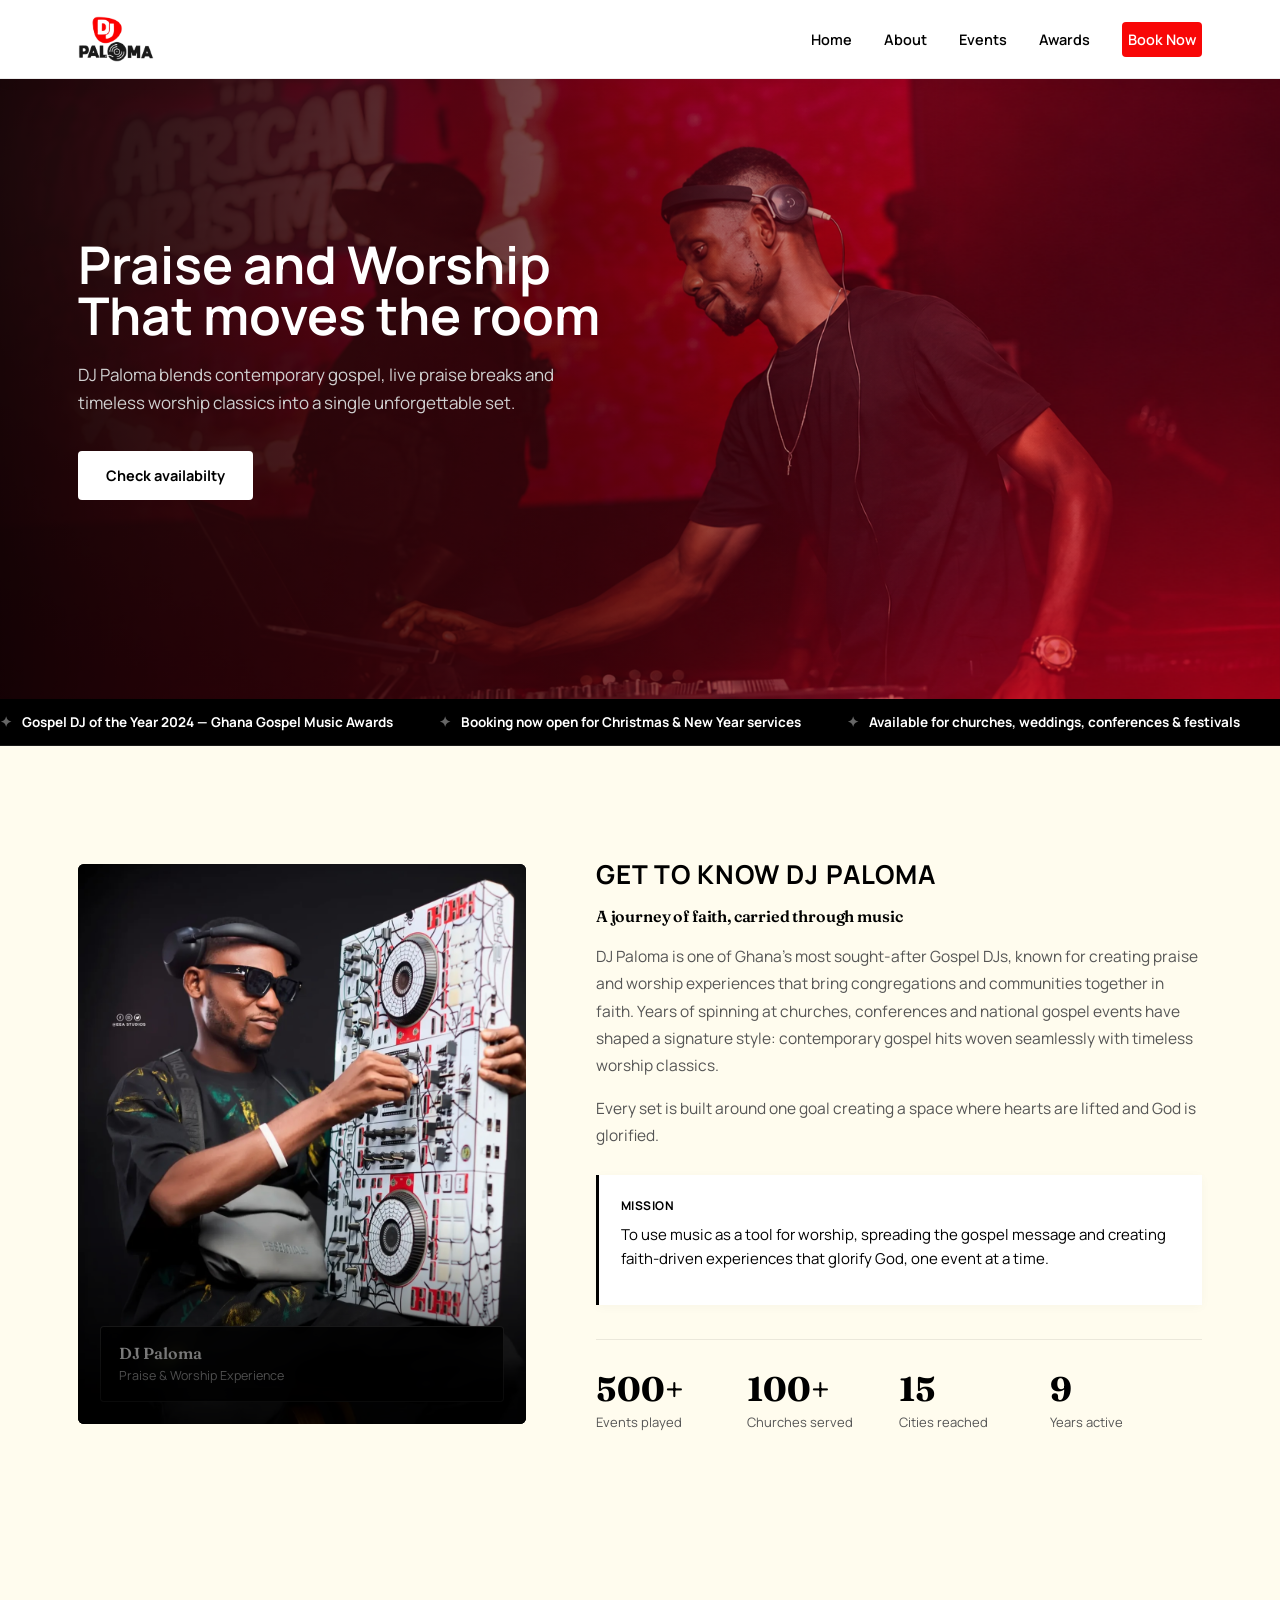
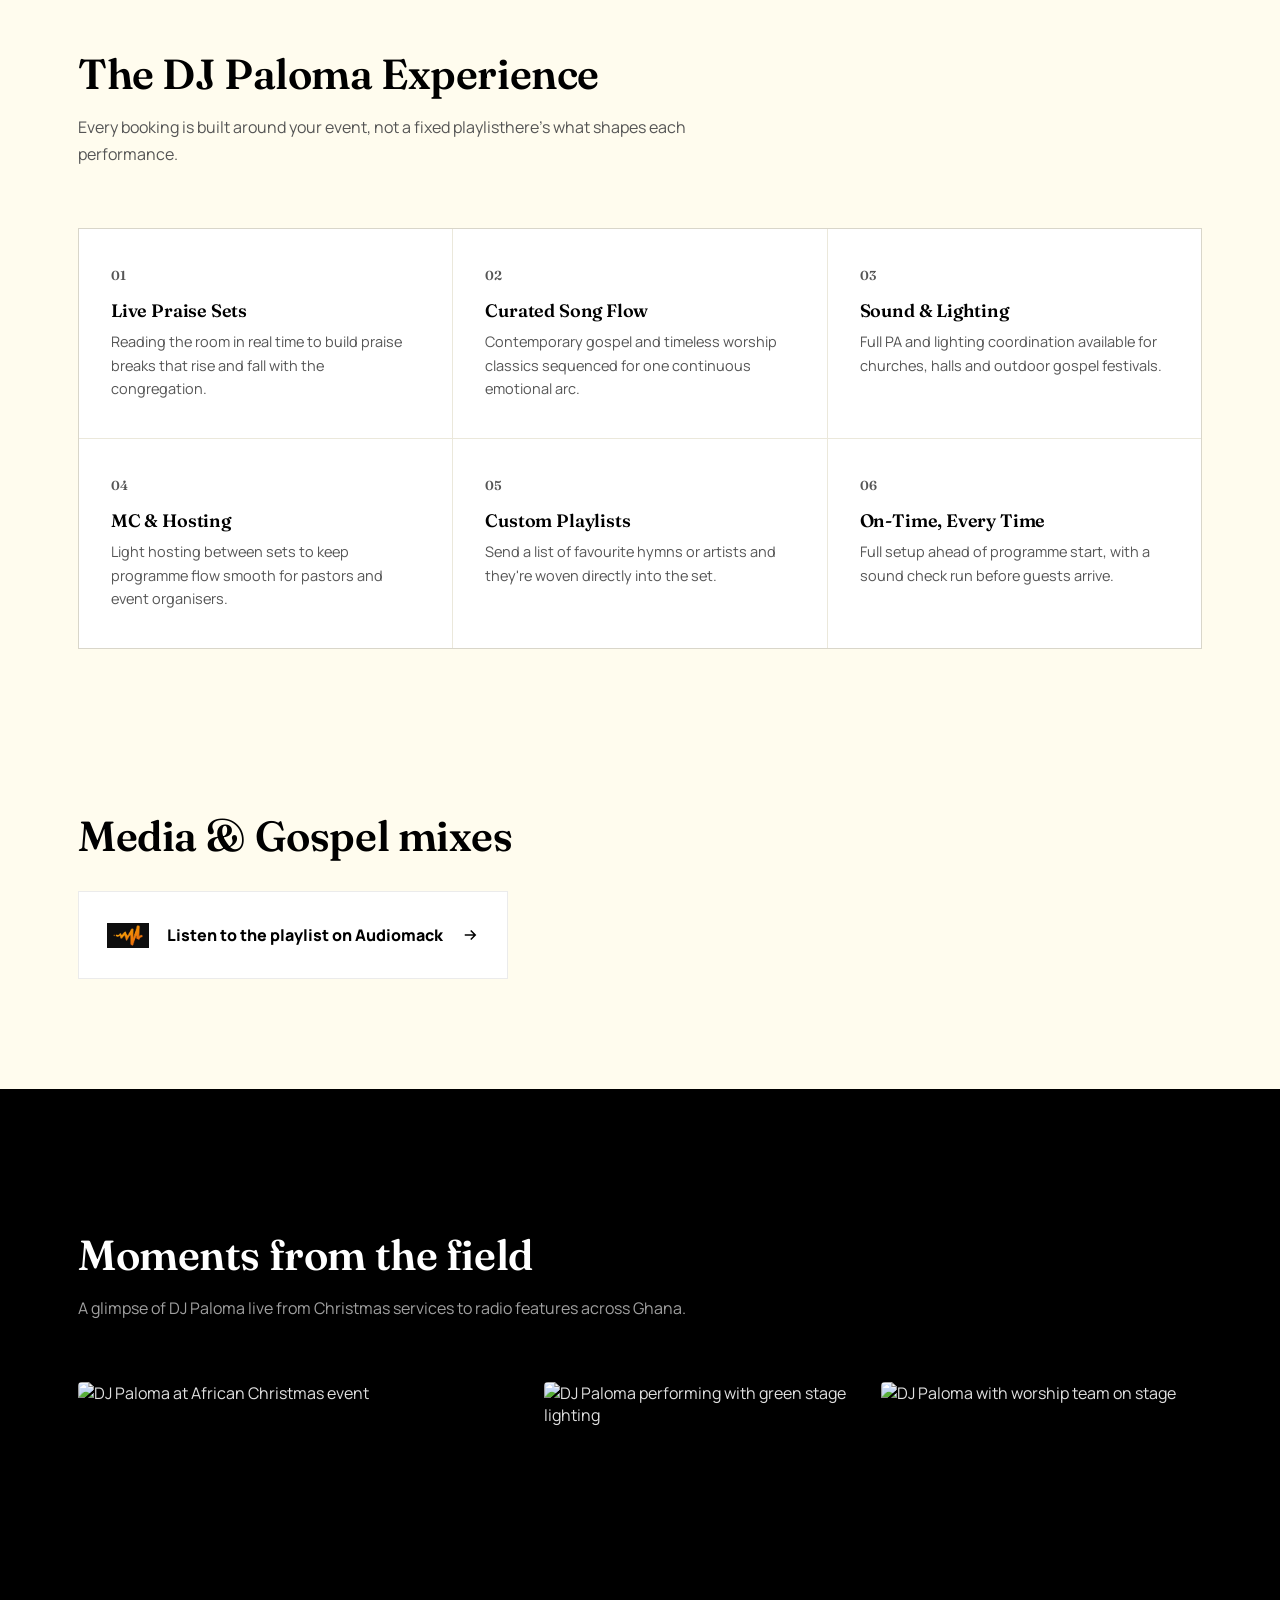
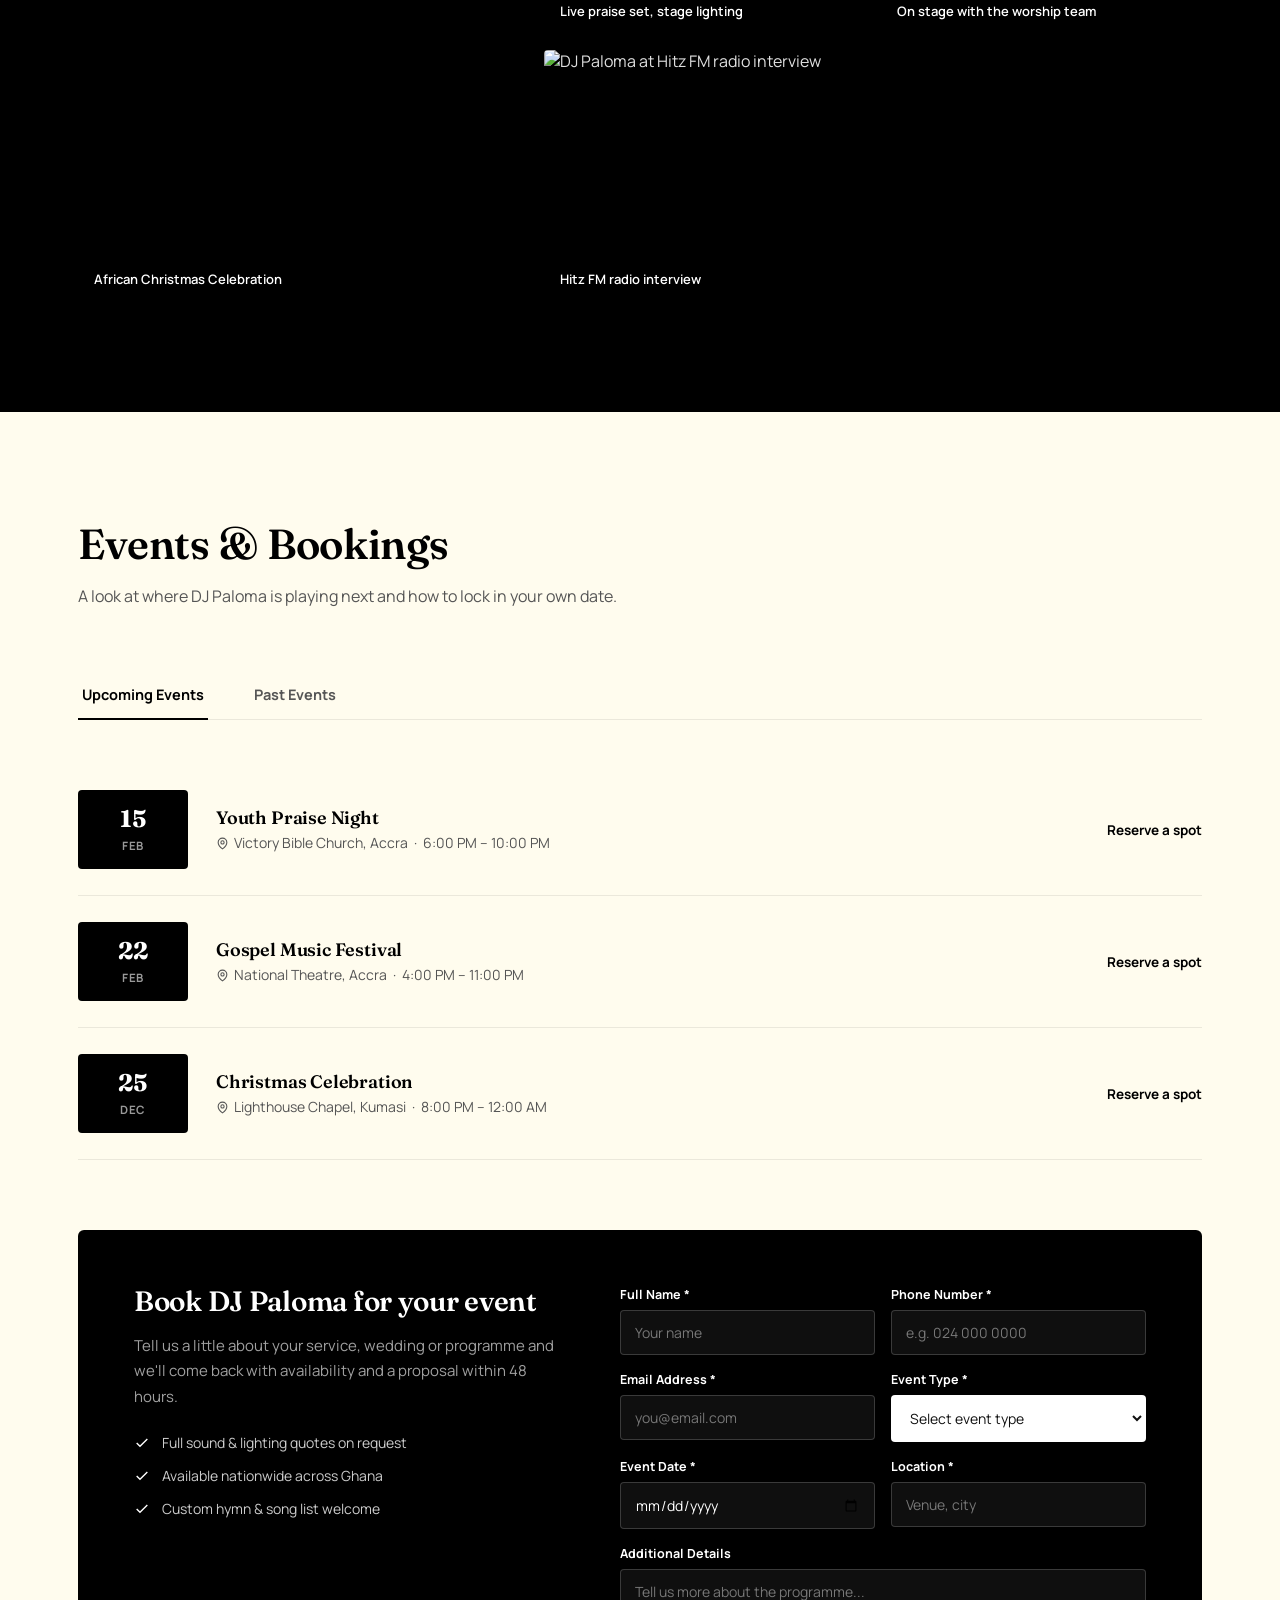
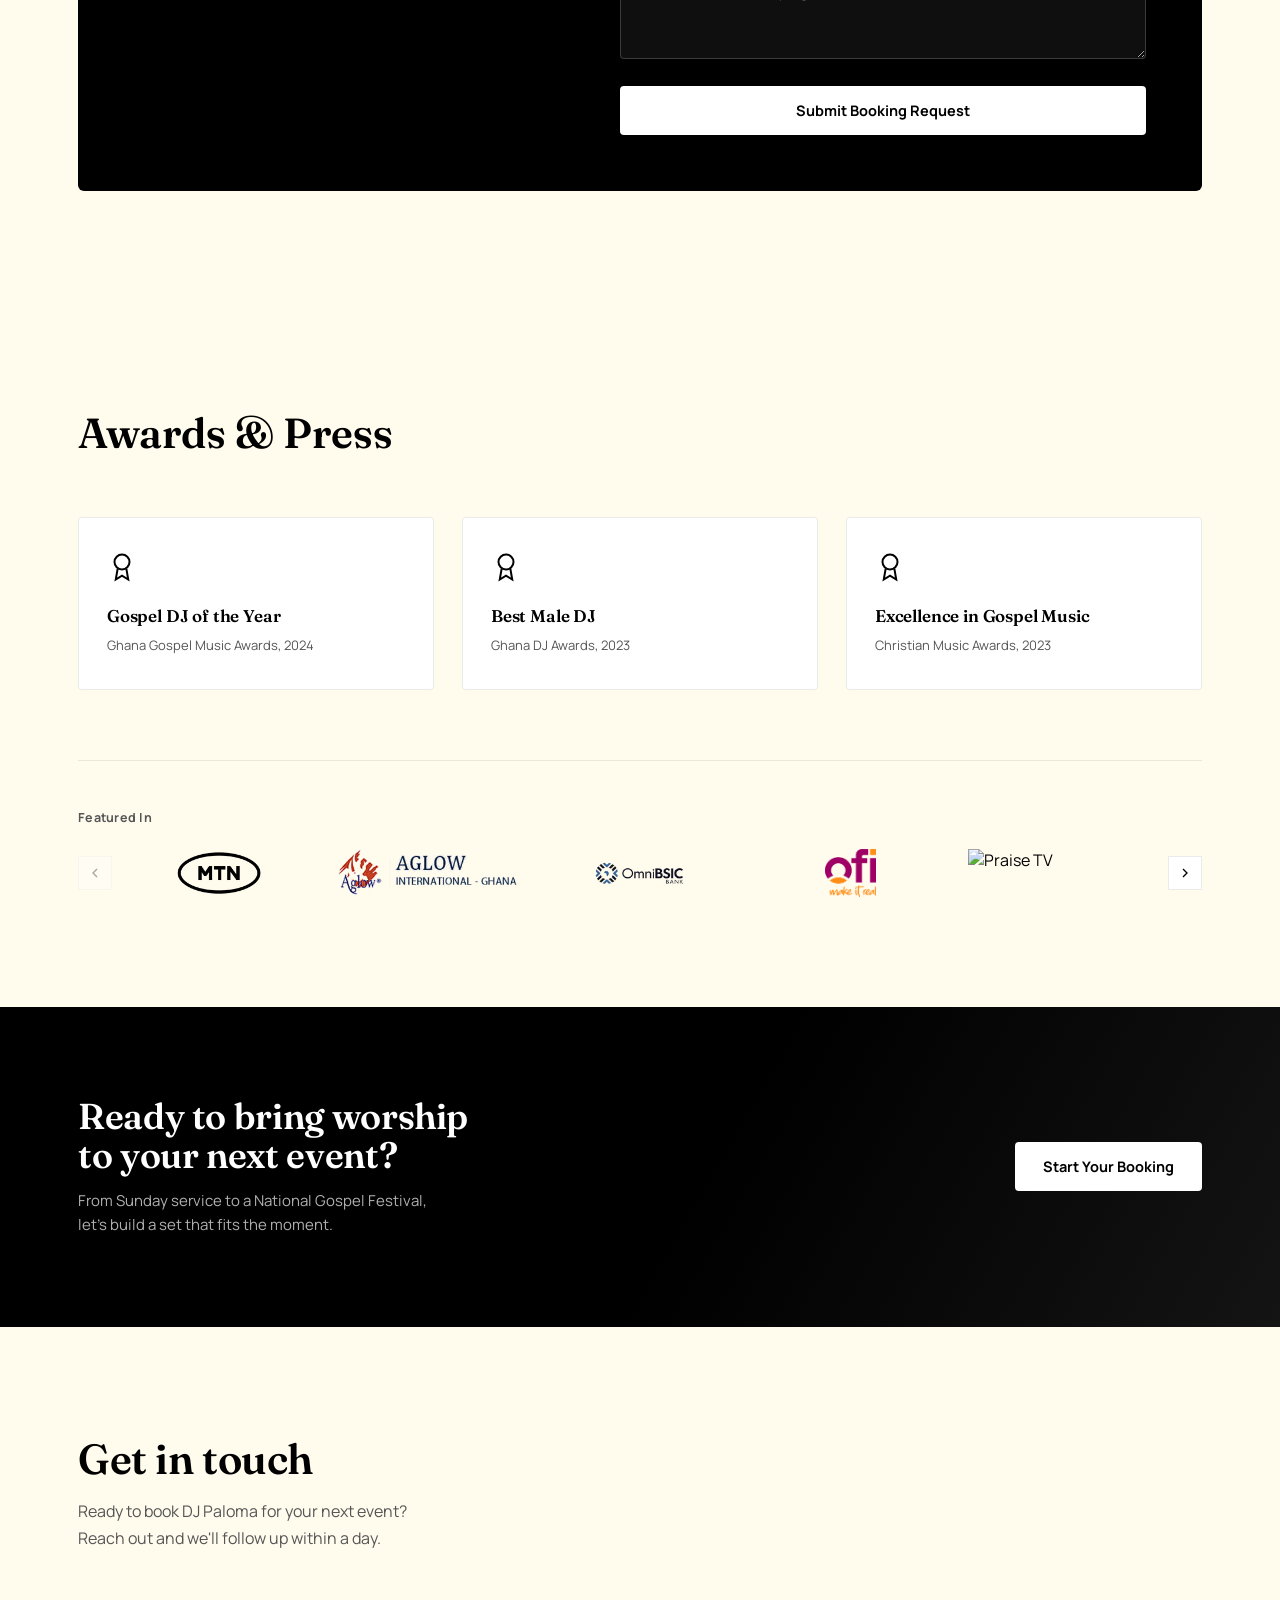
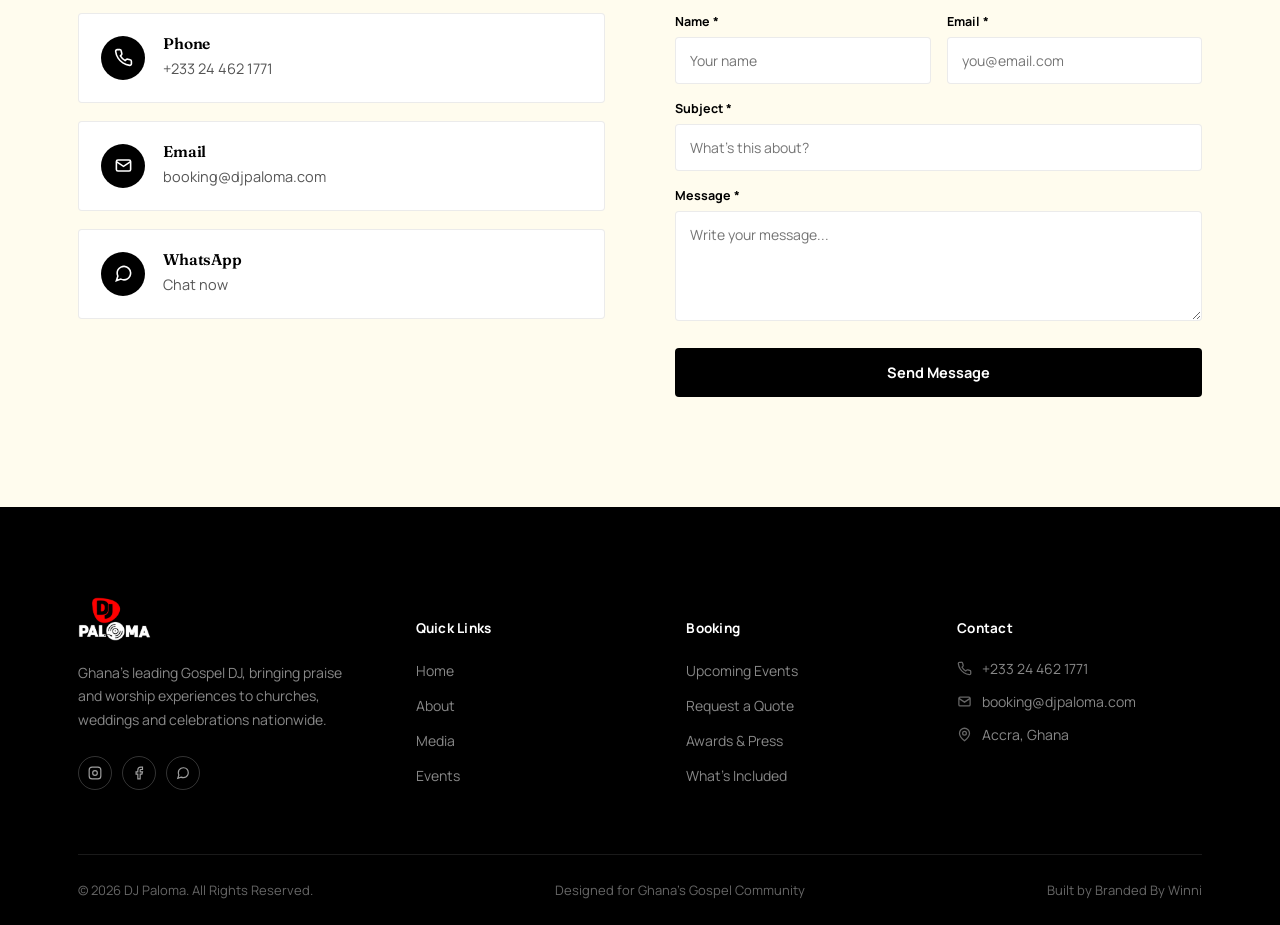
==== commit 40db38a8: "Restore Vercel entry page" ====
--- a/index.html
+++ b/index.html
@@ -82,14 +82,15 @@
   .navlinks a:hover{color:var(--accent);}
   .navlinks a:hover::after{width:100%;}
   .book-btn{
-    background:#000000;color:#ffffff;
-    padding:11px 24px;font-weight:700;font-size:14px;border-radius:var(--radius);
+    background:var(--accent);color:#ffffff;
+    min-width:80px;padding:12px 12px;font-weight:800;font-size:15px;border-radius:var(--radius);text-align:center;
     border:none;outline:none;box-shadow:none;
     cursor:pointer;
     transition:background .2s, transform .2s;
   }
   .book-btn::after{display:none !important;}
-  .book-btn:hover{background:#222222;transform:translateY(-1px);}
+  .book-btn:hover{background:var(--accent-hover);transform:translateY(-1px);}
+  .navlinks a.book-btn{color:#ffffff;}
   .navtoggle{display:none;background:none;color:#000000;cursor:pointer;}
 
   /* ---------- hero ---------- */
@@ -102,7 +103,7 @@
   }
   .hero-photo{
     position:absolute;inset:0;
-    background-image:url('Images/background image(hero).jpg');
+    background-image:url('Images/hero.png');
     background-size:cover;
     background-position:right center;
     background-repeat:no-repeat;
@@ -122,12 +123,15 @@
   .eyebrow-bar{display:flex;align-items:center;gap:10px;margin-bottom:22px;}
   .eyebrow-bar .dash{width:24px;height:2px;background:var(--accent);}
   .eyebrow-bar span{color:#ffffff;font-size:13px;font-weight:700;letter-spacing:.06em;text-transform:uppercase;}
-  .slide h1{
-    font-size:clamp(38px,5.4vw,60px);
+  .slide strong{
+    display:block;
+    text-align:left;
+    font-size:clamp(30px,5.4vw,52px);
+    line-height:calc(1.08em - 5px);
     color:#ffffff;
-    font-weight:600;
-  }
-  .slide h1 em{font-style:italic;color:#ffffff;font-weight:500;}
+    font-weight:650;
+  }
+  .slide strong em{font-style:italic;color:#ffffff;font-weight:500;}
   .slide p.lede{
     margin-top:20px;color:#d0d0d0;font-size:17px;line-height:1.65;max-width:480px;
   }
@@ -164,6 +168,11 @@
   .kicker .dash{width:20px;height:2px;background:var(--accent);}
   .section-head h2{font-size:clamp(30px,3.4vw,42px);color:var(--ink);}
   .section-head p{margin-top:16px;color:var(--muted);font-size:16px;line-height:1.7;}
+  #media{padding-top:55px;}
+  .audiomack-link{display:inline-flex;align-items:center;gap:18px;background:#ffffff;border:1px solid var(--line);padding:22px 28px;color:var(--ink);font-size:16px;font-weight:800;transition:background .2s,transform .2s;}
+  .audiomack-link:hover{background:#fff4f1;transform:translateY(-2px);}
+  .audiomack-link img{width:42px;height:42px;display:block;object-fit:contain;}
+  .audiomack-link svg{width:18px;height:18px;}
   .bg-cream{background:var(--cream);}
   .bg-violet{background:var(--dark-950);color:#e0e0e0;}
   .bg-violet .section-head h2{color:#ffffff;}
@@ -191,7 +200,8 @@
   }
   .portrait-tag strong{display:block;font-family:'Fraunces',serif;font-size:16px;font-weight:600;}
   .portrait-tag span{font-size:12.5px;color:#cccccc;}
-  .about-copy h3{font-size:26px;margin-bottom:18px;color:var(--ink);}
+  .about-copy .kicker{font-size:26px;}
+  .about-copy h3{font-size:16px;margin-bottom:18px;color:var(--ink);}
   .about-copy p{color:var(--muted);font-size:15.5px;line-height:1.75;margin-bottom:16px;}
   .mission-box{
     border-left:3px solid #000000;
@@ -209,7 +219,7 @@
   /* ---------- feature grid ---------- */
   .feature-grid{display:grid;grid-template-columns:repeat(3,1fr);gap:1px;background:var(--line);border:1px solid var(--line);}
   .feature-card{background:var(--paper);padding:38px 32px;transition:background .2s;}
-  .feature-card:hover{background:var(--cream);}
+  .feature-card:hover{background:rgba(248,7,7,0.12);}
   .feature-num{font-family:'Fraunces',serif;font-size:13px;color:#555555;font-weight:600;margin-bottom:18px;display:block;}
   .feature-card h4{font-size:18px;margin-bottom:10px;color:var(--ink);}
   .feature-card p{font-size:14.5px;color:var(--muted);line-height:1.6;}
@@ -298,6 +308,8 @@
     width:100%;background:rgba(255,255,255,0.06);border:1px solid rgba(255,255,255,0.18);
     color:#fff;padding:12px 14px;border-radius:4px;font-family:inherit;font-size:14px;
   }
+  .field select{background:#ffffff;color:#111111;}
+  .field select option{background:#ffffff;color:#111111;}
   .field input:focus,.field select:focus,.field textarea:focus{outline:none;border-color:#ffffff;}
   .field input::placeholder,.field textarea::placeholder{color:#777777;}
   .field textarea{resize:vertical;min-height:90px;}
@@ -317,8 +329,15 @@
   .award-card span{font-size:13px;color:var(--muted);}
   .press-strip{border-top:1px solid var(--line);padding-top:44px;}
   .press-strip span.label{font-size:12.5px;color:var(--muted);font-weight:700;letter-spacing:.02em;}
-  .press-logos{display:flex;gap:48px;margin-top:22px;flex-wrap:wrap;align-items:center;}
-  .press-logos span{font-family:'Fraunces',serif;font-size:19px;color:var(--ink);opacity:.65;font-weight:600;}
+  .press-carousel{display:flex;align-items:center;gap:14px;margin-top:22px;}
+  .press-viewport{overflow:hidden;flex:1;}
+  .press-logos{display:flex;gap:24px;align-items:center;transition:transform .35s ease;}
+  .press-logo{flex:0 0 calc((100% - 96px) / 5);display:flex;align-items:center;justify-content:center;min-width:0;}
+  .press-logos img{width:100%;height:48px;object-fit:contain;}
+  .press-arrow{width:34px;height:34px;display:flex;align-items:center;justify-content:center;flex:0 0 auto;border:1px solid var(--line);background:var(--paper);color:var(--ink);}
+  .press-arrow:hover{background:var(--cream);}
+  .press-arrow:disabled{opacity:.35;cursor:default;}
+  .press-arrow svg{width:16px;height:16px;}
 
   /* ---------- CTA banner ---------- */
   .cta-band{
@@ -412,6 +431,7 @@
     .stat-row{flex-wrap:wrap;gap:20px;}
     .stat{flex:0 0 45%;}
     .why-head{align-items:flex-start;}
+    .press-logo{flex-basis:calc((100% - 24px) / 2);}
   }
 </style>
 </head>
@@ -426,7 +446,6 @@
     <div class="navlinks" id="navlinks">
       <a href="#home">Home</a>
       <a href="#about">About</a>
-      <a href="#media">Media</a>
       <a href="#events">Events</a>
       <a href="#awards">Awards</a>
       <a href="#contact" class="book-btn">Book Now</a>
@@ -442,37 +461,13 @@
   <div class="hero-photo"></div>
   <div class="wrap">
     <div class="slide-track">
-      <div class="slide active" data-slide="0">
-        <div class="eyebrow-bar"><span class="dash"></span><span>Ghana's Gospel DJ</span></div>
-        <h1>Praise that moves <em>the room.</em><br>Worship that moves <em>the heart.</em></h1>
-        <p class="lede">DJ Paloma blends contemporary gospel, live praise breaks and timeless worship classics into a single unforgettable set — for churches, conferences and celebrations across Ghana.</p>
+      <div class="slide active">
+        <strong>Praise and Worship <br> That moves the room</strong>
+        <p class="lede">DJ Paloma blends contemporary gospel, live praise breaks and timeless worship classics into a single unforgettable set.</p>
         <div class="hero-ctas">
-          <a href="#contact" class="btn-primary">Book DJ Paloma</a>
-          <a href="#media" class="btn-ghost">Watch Performances</a>
-        </div>
-      </div>
-      <div class="slide" data-slide="1">
-        <h1>Built for the <em>altar,</em><br>ready for <em>any stage.</em></h1>
-        <p class="lede">From Sunday morning services to national gospel festivals, every set is curated for the moment — reading the room and leading it straight into worship.</p>
-        <div class="hero-ctas">
-          <a href="#experience" class="btn-primary">See the Experience</a>
-          <a href="#events" class="btn-ghost">Upcoming Events</a>
-        </div>
-      </div>
-      <div class="slide" data-slide="2">
-        <div class="eyebrow-bar"><span class="dash"></span><span>Weddings &amp; Celebrations</span></div>
-        <h1>Your big day, <em>held</em><br>in good sound.</h1>
-        <p class="lede">A gospel foundation with room to celebrate — DJ Paloma keeps weddings and family celebrations joyful, faith-filled, and beautifully paced.</p>
-        <div class="hero-ctas">
-          <a href="#contact" class="btn-primary">Check Availability</a>
-          <a href="#awards" class="btn-ghost">Awards &amp; Press</a>
-        </div>
-      </div>
-    </div>
-    <div class="slide-dots" id="slideDots">
-      <button class="active" data-dot="0"></button>
-      <button data-dot="1"></button>
-      <button data-dot="2"></button>
+          <a href="#contact" class="btn-primary">Check availabilty</a>
+        </div>
+      </div>
     </div>
   </div>
 </section>
@@ -499,19 +494,19 @@
         </div>
       </div>
       <div class="about-copy">
-        <div class="kicker"><span class="dash"></span>Get to Know DJ Paloma</div>
+        <div class="kicker"></span>Get to Know DJ Paloma</div>
         <h3>A journey of faith, carried through music</h3>
         <p>DJ Paloma is one of Ghana's most sought-after Gospel DJs, known for creating praise and worship experiences that bring congregations and communities together in faith. Years of spinning at churches, conferences and national gospel events have shaped a signature style: contemporary gospel hits woven seamlessly with timeless worship classics.</p>
-        <p>Every set is built around one goal — creating a space where hearts are lifted and God is glorified.</p>
+       <p>Every set is built around one goal creating a space where hearts are lifted and God is glorified.</p>
         <div class="mission-box">
           <span>Mission</span>
-          <p>To use music as a tool for worship — spreading the gospel message and creating faith-driven experiences that glorify God, one event at a time.</p>
+          <p>To use music as a tool for worship, spreading the gospel message and creating faith-driven experiences that glorify God, one event at a time.</p>
         </div>
         <div class="stat-row">
-          <div class="stat"><strong>180+</strong><span>Events played</span></div>
-          <div class="stat"><strong>60+</strong><span>Churches served</span></div>
-          <div class="stat"><strong>12</strong><span>Cities reached</span></div>
-          <div class="stat"><strong>7</strong><span>Years active</span></div>
+          <div class="stat"><strong>500+</strong><span>Events played</span></div>
+          <div class="stat"><strong>100+</strong><span>Churches served</span></div>
+          <div class="stat"><strong>15</strong><span>Cities reached</span></div>
+          <div class="stat"><strong>9</strong><span>Years active</span></div>
         </div>
       </div>
     </div>
@@ -522,9 +517,8 @@
 <section class="bg-cream" id="experience">
   <div class="wrap">
     <div class="section-head">
-      <div class="kicker"><span class="dash"></span>What's Included</div>
-      <h2>The DJ Paloma experience</h2>
-      <p>Every booking is built around your event, not a fixed playlist — here's what shapes each performance.</p>
+      <h2>The DJ Paloma Experience</h2>
+      <p>Every booking is built around your event, not a fixed playlisthere's what shapes each performance.</p>
     </div>
     <div class="feature-grid">
       <div class="feature-card">
@@ -561,51 +555,17 @@
   </div>
 </section>
 
-<!-- ================= MEDIA (why-us style 3 cards) ================= -->
+<!-- ================= MEDIA ================= -->
 <section id="media">
   <div class="wrap">
-    <div class="why-head">
-      <div class="section-head" style="margin-bottom:0;">
-        <div class="kicker"><span class="dash"></span>Experience the Energy</div>
-        <h2>Media &amp; gospel mixes</h2>
-      </div>
-      <a href="https://instagram.com/gh.djpaloma" class="why-link">Follow @gh.djpaloma <svg viewBox="0 0 24 24" fill="none" stroke="currentColor" stroke-width="2"><path d="M5 12h14M13 6l6 6-6 6"/></svg></a>
-    </div>
-    <div class="why-grid">
-      <div class="why-card">
-        <div class="why-media main-photo">
-          <div class="play-ring"></div>
-          <svg viewBox="0 0 24 24" fill="currentColor"><path d="M8 5v14l11-7z"/></svg>
-        </div>
-        <div class="why-body">
-          <h4>Praise &amp; Worship Mix, Vol. 1</h4>
-          <p>An hour of contemporary praise blended into unbroken worship flow.</p>
-          <a href="#" class="why-link">Listen Now <svg viewBox="0 0 24 24" fill="none" stroke="currentColor" stroke-width="2"><path d="M5 12h14M13 6l6 6-6 6"/></svg></a>
-        </div>
-      </div>
-      <div class="why-card">
-        <div class="why-media alt1">
-          <div class="play-ring"></div>
-          <svg viewBox="0 0 24 24" fill="currentColor"><path d="M8 5v14l11-7z"/></svg>
-        </div>
-        <div class="why-body">
-          <h4>Sunday Morning Vibes</h4>
-          <p>Gentle, reflective worship built for early-service congregations.</p>
-          <a href="#" class="why-link">Listen Now <svg viewBox="0 0 24 24" fill="none" stroke="currentColor" stroke-width="2"><path d="M5 12h14M13 6l6 6-6 6"/></svg></a>
-        </div>
-      </div>
-      <div class="why-card">
-        <div class="why-media alt2">
-          <div class="play-ring"></div>
-          <svg viewBox="0 0 24 24" fill="currentColor"><path d="M8 5v14l11-7z"/></svg>
-        </div>
-        <div class="why-body">
-          <h4>Contemporary Gospel Hits</h4>
-          <p>Upbeat praise for youth nights, festivals and celebrations.</p>
-          <a href="#" class="why-link">Listen Now <svg viewBox="0 0 24 24" fill="none" stroke="currentColor" stroke-width="2"><path d="M5 12h14M13 6l6 6-6 6"/></svg></a>
-        </div>
-      </div>
-    </div>
+    <div class="section-head" style="margin-bottom:32px;">
+      <h2>Media &amp; Gospel mixes</h2>
+    </div>
+    <a class="audiomack-link" href="https://audiomack.com/invites/37723125" target="_blank" rel="noopener noreferrer">
+      <img src="Images/audiomack.jpg" alt="Audiomack logo">
+      <span>Listen to the playlist on Audiomack</span>
+      <svg viewBox="0 0 24 24" fill="none" stroke="currentColor" stroke-width="2"><path d="M5 12h14M13 6l6 6-6 6"/></svg>
+    </a>
   </div>
 </section>
 
@@ -613,9 +573,9 @@
 <section class="bg-violet">
   <div class="wrap">
     <div class="section-head">
-      <div class="kicker"><span class="dash"></span>Event Highlights</div>
+      <div class="kicker">Event Highlights</div>
       <h2>Moments from the field</h2>
-      <p>A glimpse of DJ Paloma live — from Christmas services to radio features across Ghana.</p>
+      <p>A glimpse of DJ Paloma live from Christmas services to radio features across Ghana.</p>
     </div>
     <div class="highlights-grid">
       <a href="https://instagram.com/gh.djpaloma">
@@ -642,9 +602,8 @@
 <section class="bg-cream" id="events">
   <div class="wrap">
     <div class="section-head">
-      <div class="kicker"><span class="dash"></span>Where to Find Me</div>
-      <h2>Events &amp; bookings</h2>
-      <p>A look at where DJ Paloma is playing next — and how to lock in your own date.</p>
+      <h2>Events &amp; Bookings</h2>
+      <p>A look at where DJ Paloma is playing next and how to lock in your own date.</p>
     </div>
     <div class="events-tabs">
       <span class="tab-btn active">Upcoming Events</span>
@@ -715,8 +674,7 @@
 <section id="awards">
   <div class="wrap">
     <div class="section-head">
-      <div class="kicker"><span class="dash"></span>Recognition</div>
-      <h2>Awards &amp; press</h2>
+      <h2>Awards &amp; Press</h2>
     </div>
     <div class="awards-grid">
       <div class="award-card">
@@ -737,8 +695,26 @@
     </div>
     <div class="press-strip">
       <span class="label">Featured In</span>
-      <div class="press-logos">
-        <span>Joy FM</span><span>Peace FM</span><span>GHOne TV</span><span>Gospel News</span>
+      <div class="press-carousel">
+        <button class="press-arrow" id="pressPrev" type="button" aria-label="Previous featured brands" disabled>
+          <svg viewBox="0 0 24 24" fill="none" stroke="currentColor" stroke-width="2"><path d="m15 18-6-6 6-6"/></svg>
+        </button>
+        <div class="press-viewport" id="pressViewport">
+          <div class="press-logos" id="pressLogos">
+            <div class="press-logo"><img src="Images/featured/mtnlogo.png" alt="MTN"></div>
+            <div class="press-logo"><img src="Images/featured/aglow-ghana.png" alt="Aglow Ghana"></div>
+            <div class="press-logo"><img src="Images/featured/omnibisc-bank.png" alt="Omnibisc Bank"></div>
+            <div class="press-logo"><img src="Images/featured/ofi-ghana.png" alt="OFI Ghana"></div>
+            <div class="press-logo"><img src="Images/featured/Praise-tv.png" alt="Praise TV"></div>
+            <div class="press-logo"><img src="Images/featured/hitz-fm.png" alt="Hitz FM"></div>
+            <div class="press-logo"><img src="Images/featured/zylofon-media.png" alt="Zylofon Media"></div>
+            <div class="press-logo"><img src="Images/featured/kristocentric.png" alt="Kristocentric"></div>
+            <div class="press-logo"><img src="Images/featured/footprint-tv.png" alt="Footprint TV"></div>
+          </div>
+        </div>
+        <button class="press-arrow" id="pressNext" type="button" aria-label="Next featured brands">
+          <svg viewBox="0 0 24 24" fill="none" stroke="currentColor" stroke-width="2"><path d="m9 18 6-6-6-6"/></svg>
+        </button>
       </div>
     </div>
   </div>
@@ -748,8 +724,8 @@
 <section class="cta-band">
   <div class="wrap cta-inner">
     <div>
-      <h2>Ready to bring worship to your next event?</h2>
-      <p>From Sunday service to a national gospel festival — let's build a set that fits the moment.</p>
+      <h2>Ready to bring worship <br> to your next event?</h2>
+      <p>From Sunday service to a National Gospel Festival, <br> let's build a set that fits the moment.</p>
     </div>
     <a href="#contact" class="btn-primary">Start Your Booking</a>
   </div>
@@ -759,9 +735,8 @@
 <section class="bg-cream" id="contact">
   <div class="wrap">
     <div class="section-head">
-      <div class="kicker"><span class="dash"></span>Let's Connect</div>
       <h2>Get in touch</h2>
-      <p>Ready to book DJ Paloma for your next event? Reach out and we'll follow up within a day.</p>
+      <p>Ready to book DJ Paloma for your next event? <br> Reach out and we'll follow up within a day.</p>
     </div>
     <div class="contact-grid">
       <div class="contact-cards">
@@ -820,8 +795,9 @@
       </div>
     </div>
     <div class="footer-bottom">
-      <span>© 2026 DJ Paloma. All rights reserved.</span>
-      <span>Designed for Ghana's gospel community</span>
+      <span>© 2026 DJ Paloma. All Rights Reserved.</span>
+      <span>Designed for Ghana's Gospel Community</span>
+      <span>Built by Branded By Winni</span>
     </div>
   </div>
 </footer>
@@ -831,23 +807,23 @@
 </button>
 
 <script>
-  // hero slider
-  const slides = document.querySelectorAll('.slide');
-  const dots = document.querySelectorAll('#slideDots button');
-  let current = 0;
-  function goTo(i){
-    slides[current].classList.remove('active');
-    dots[current].classList.remove('active');
-    current = i;
-    slides[current].classList.add('active');
-    dots[current].classList.add('active');
-  }
-  dots.forEach((d,i)=>d.addEventListener('click',()=>goTo(i)));
-  setInterval(()=>{ goTo((current+1)%slides.length); }, 6500);
-
   // ticker duplicate for seamless loop
   const ticker = document.getElementById('tickerInner');
   ticker.innerHTML += ticker.innerHTML;
+
+  // featured brands carousel
+  const pressViewport = document.getElementById('pressViewport');
+  const pressPrev = document.getElementById('pressPrev');
+  const pressNext = document.getElementById('pressNext');
+  function updatePressArrows(){
+    pressPrev.disabled = pressViewport.scrollLeft <= 1;
+    pressNext.disabled = pressViewport.scrollLeft + pressViewport.clientWidth >= pressViewport.scrollWidth - 1;
+  }
+  pressPrev.addEventListener('click',()=>pressViewport.scrollBy({left:-pressViewport.clientWidth,behavior:'smooth'}));
+  pressNext.addEventListener('click',()=>pressViewport.scrollBy({left:pressViewport.clientWidth,behavior:'smooth'}));
+  pressViewport.addEventListener('scroll',updatePressArrows);
+  window.addEventListener('resize',updatePressArrows);
+  updatePressArrows();
 
   // mobile nav
   const navtoggle = document.getElementById('navtoggle');
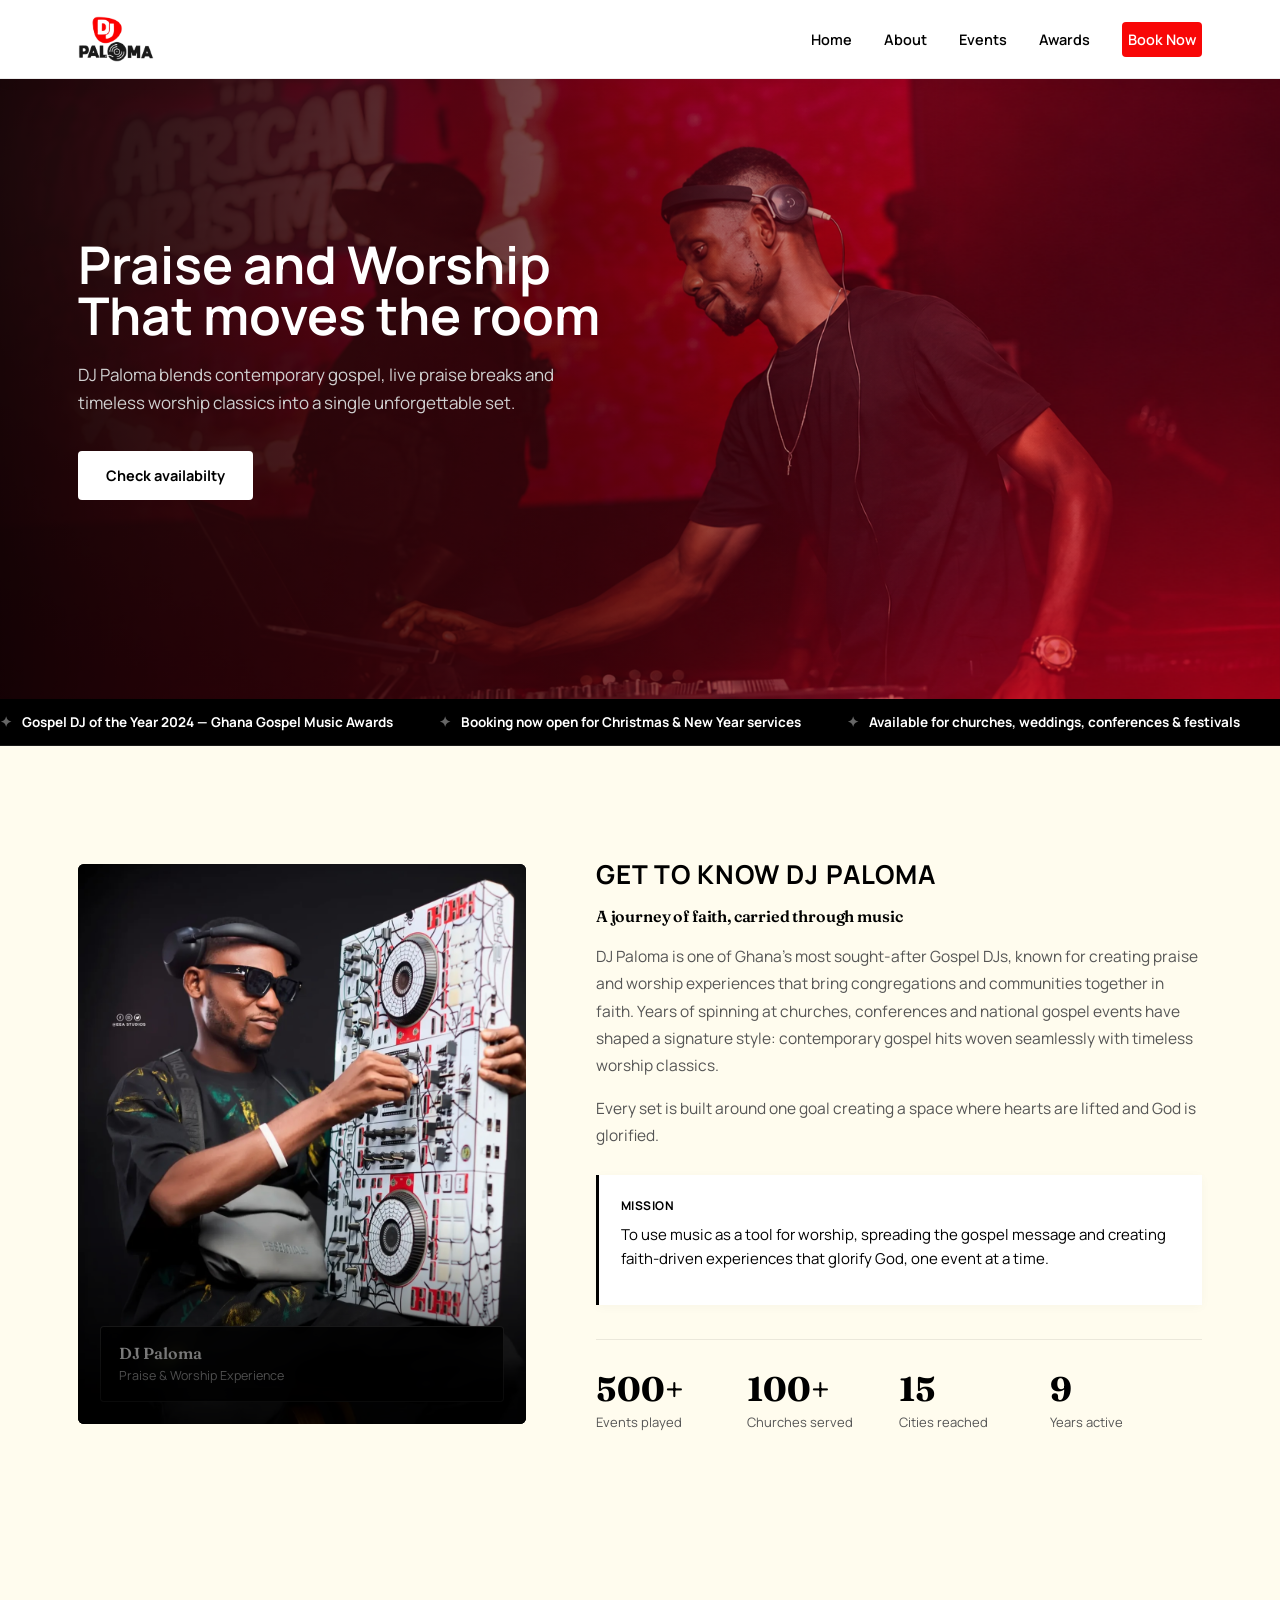
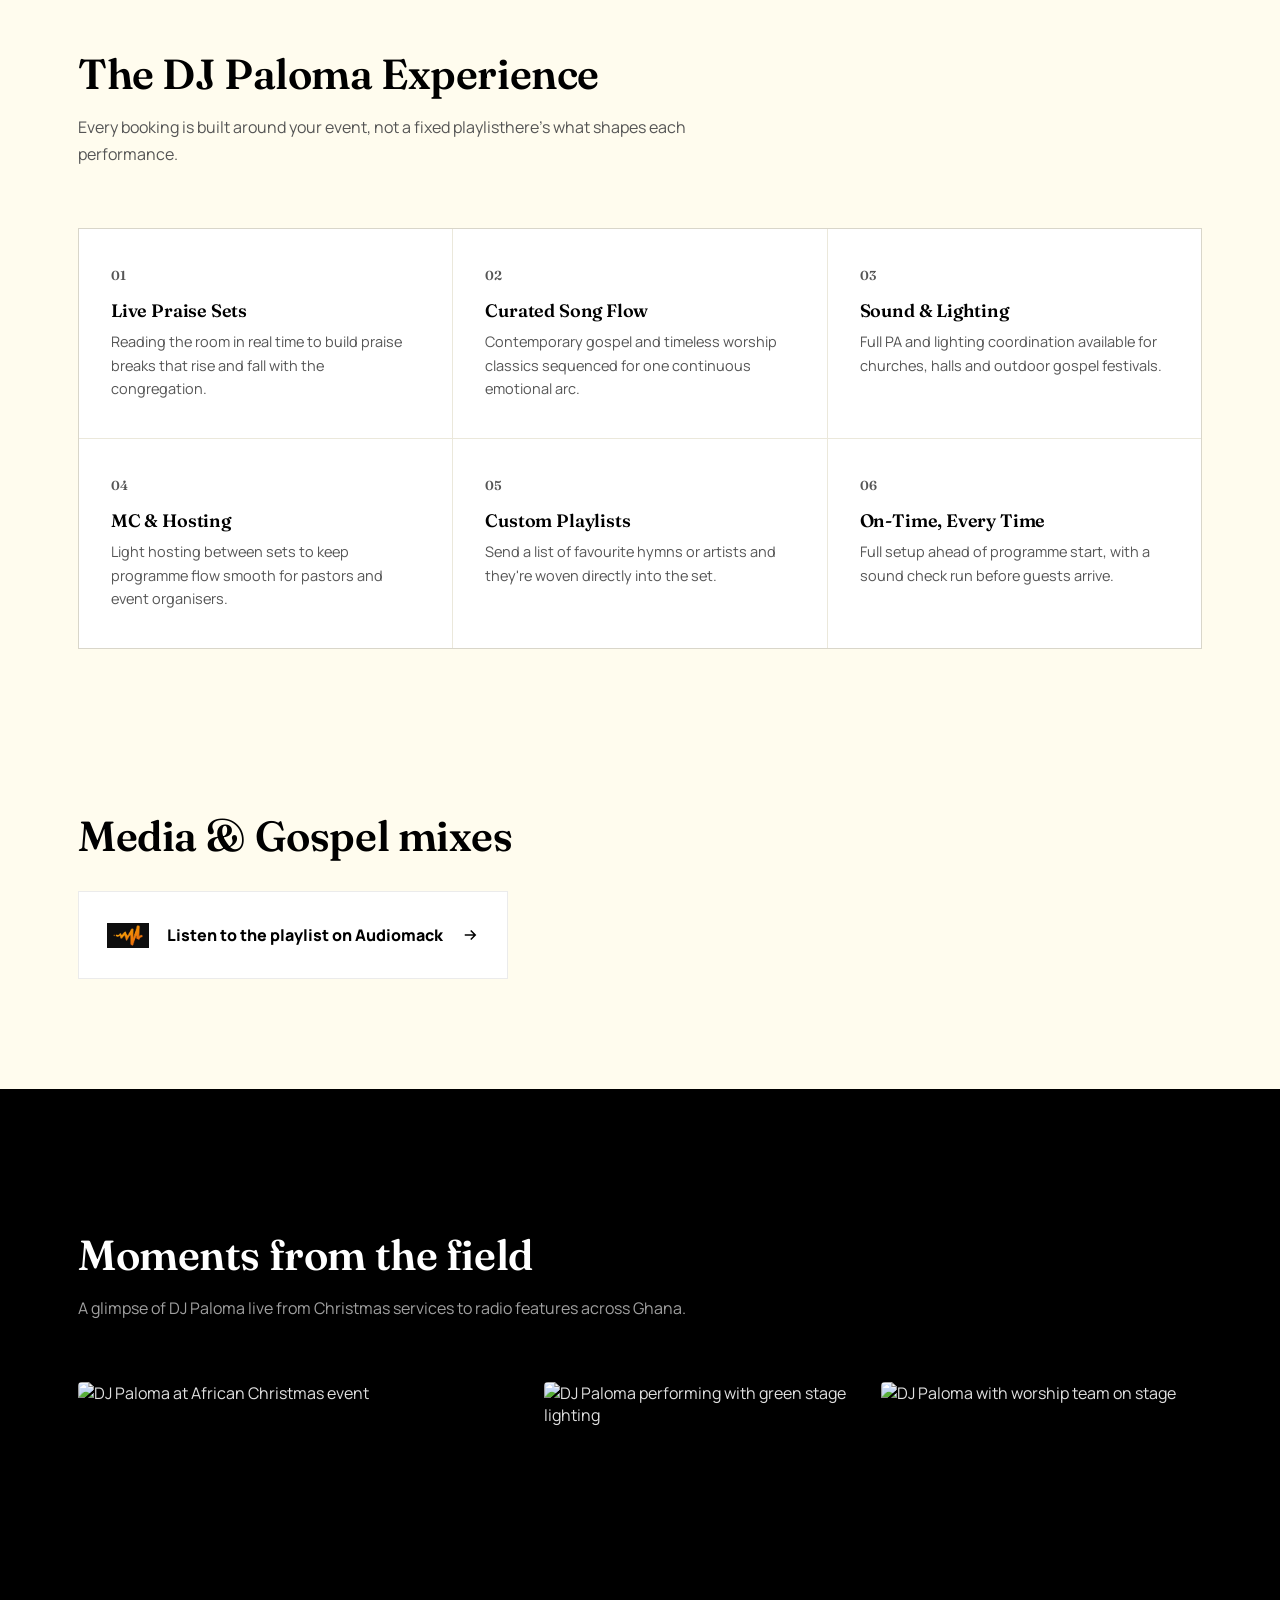
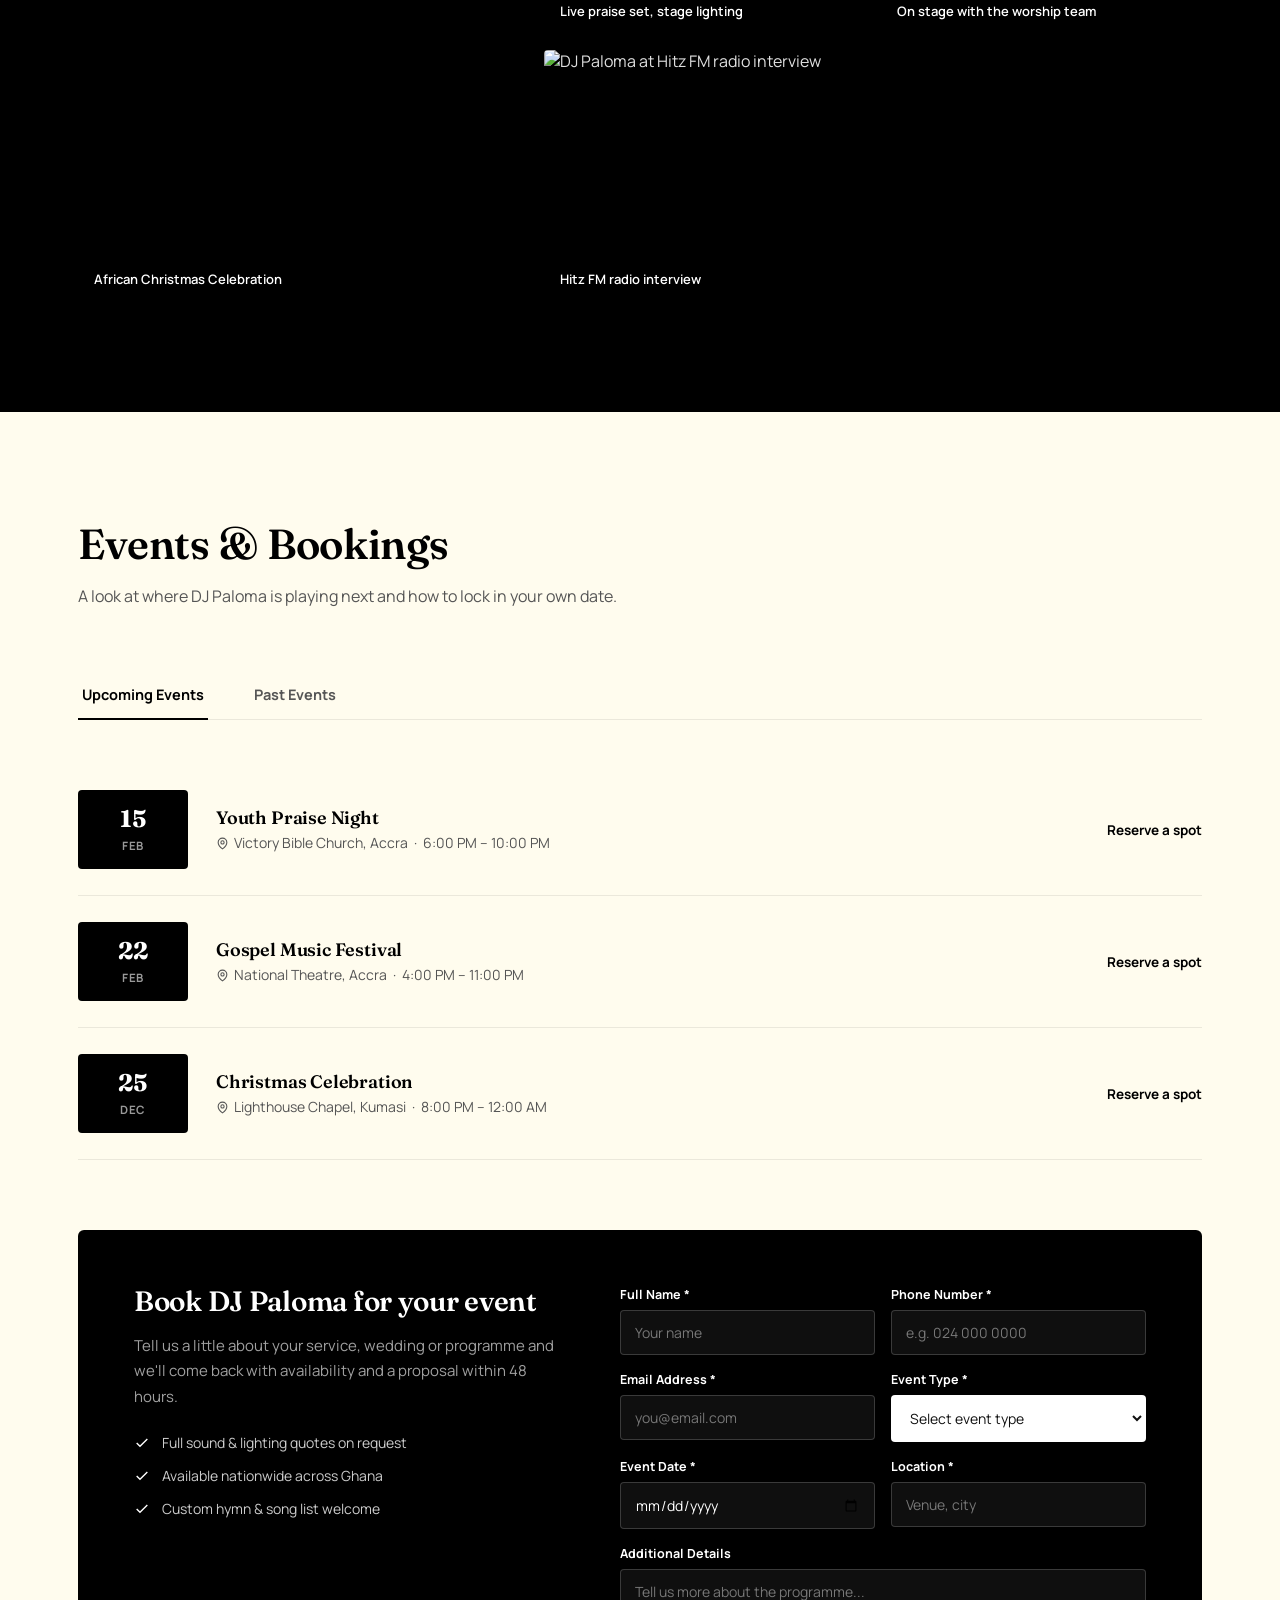
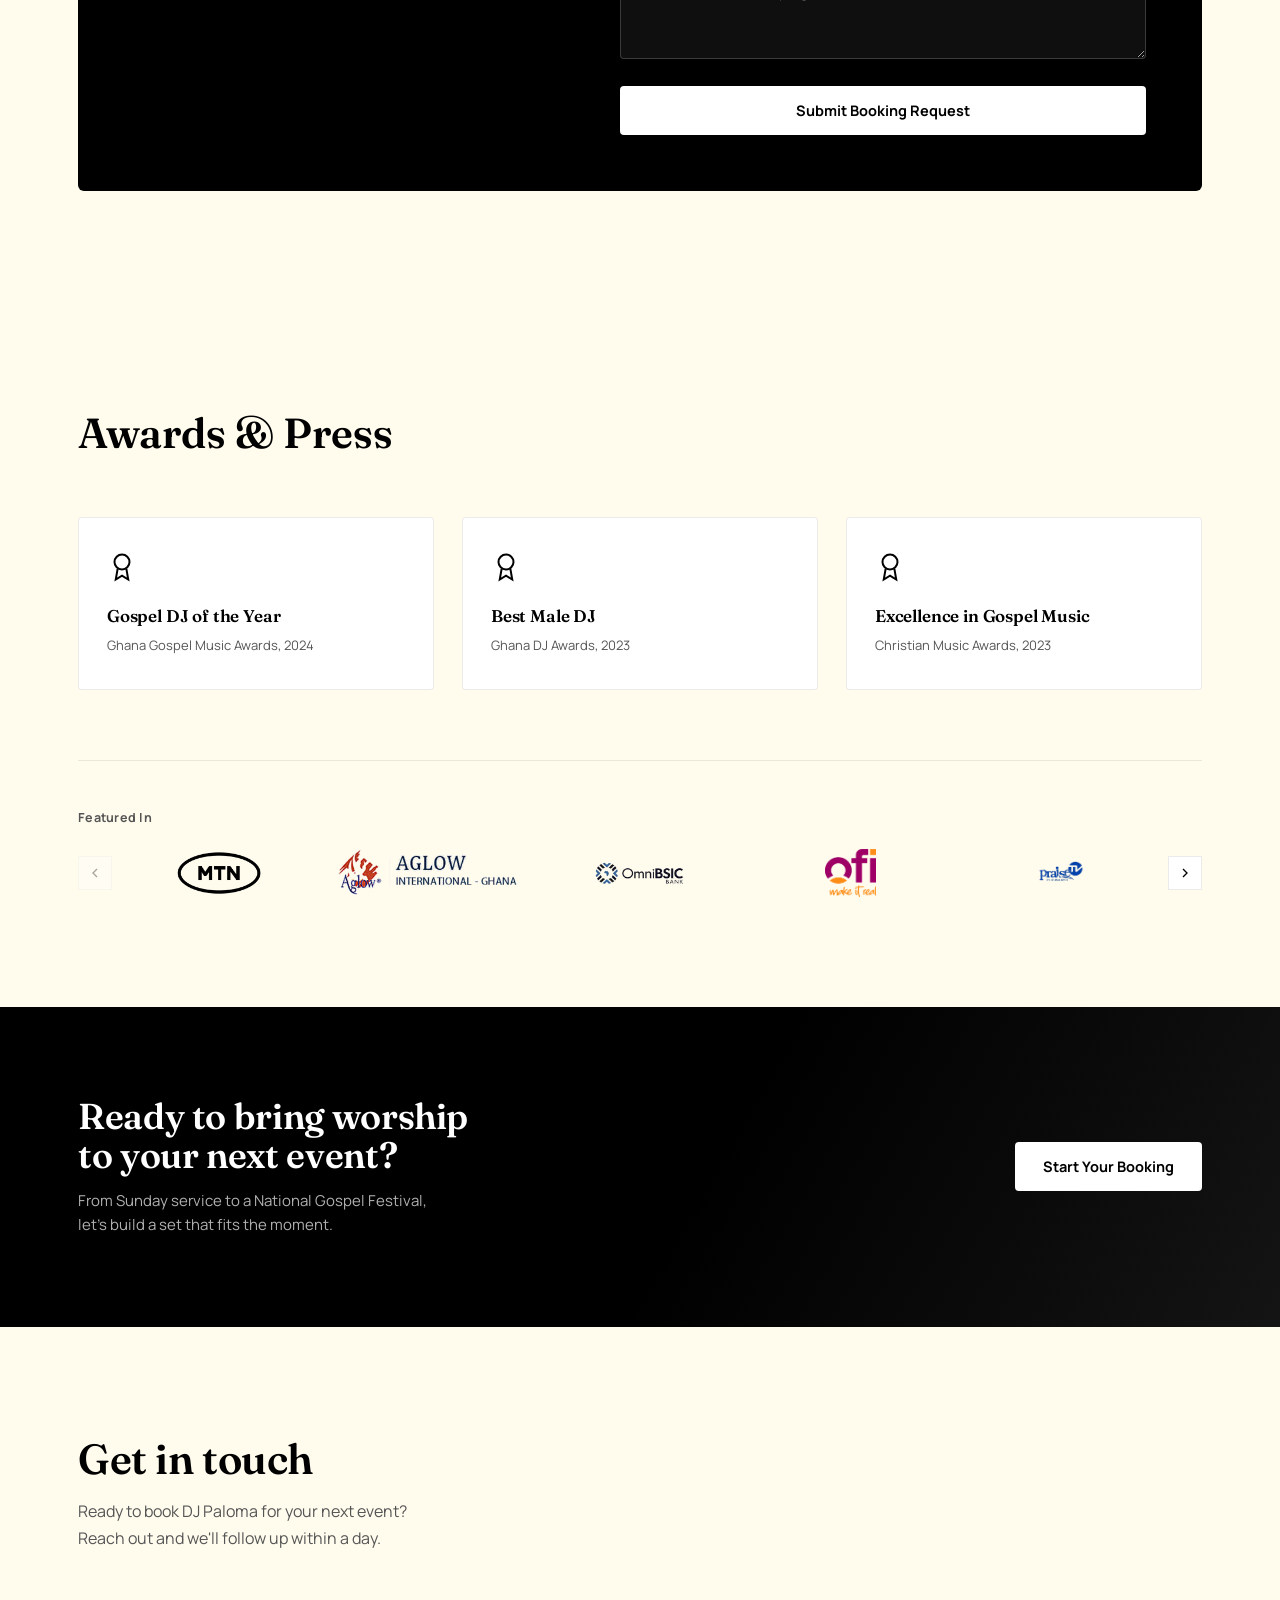
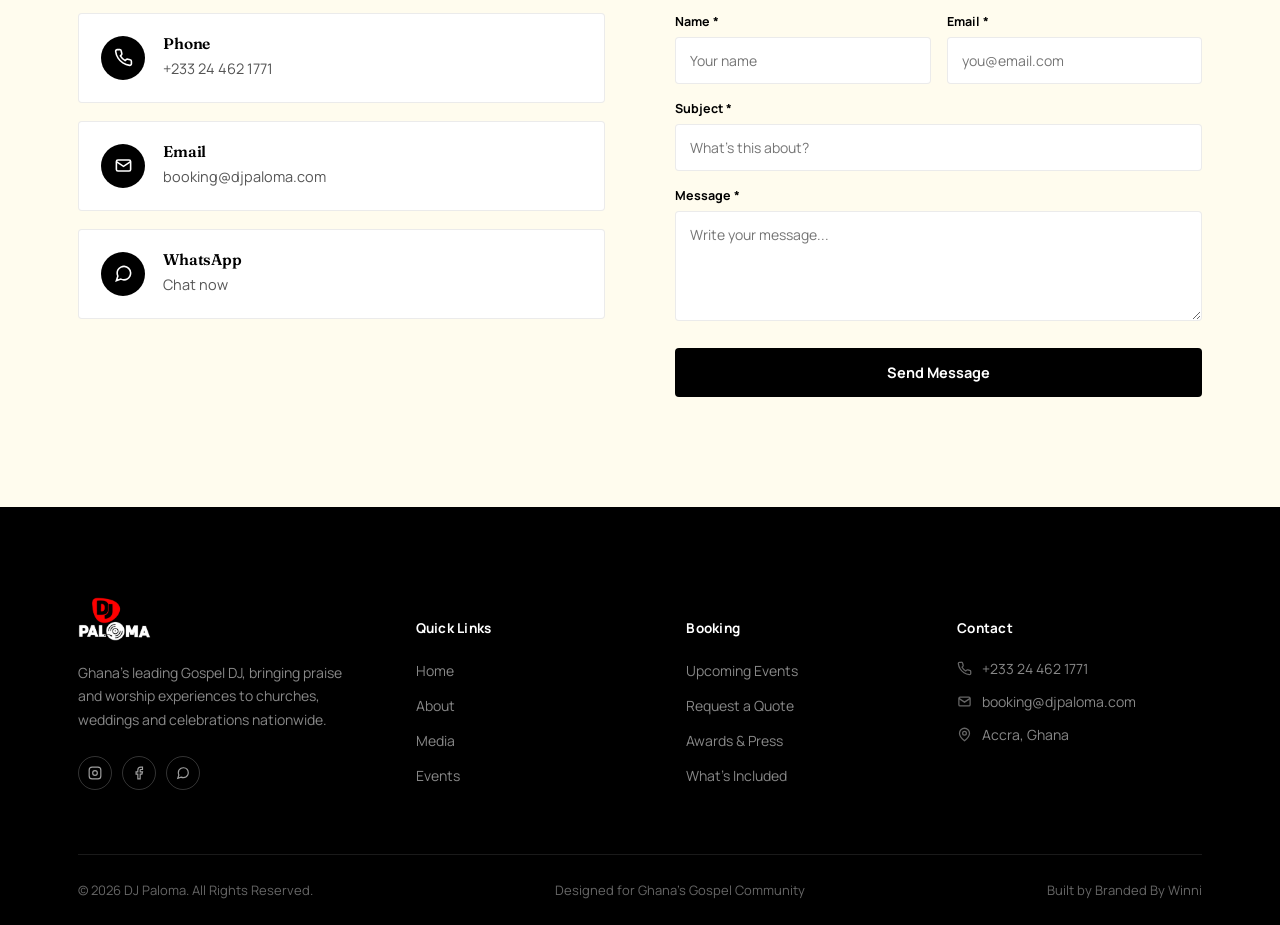
==== commit 04e46695: "Fix Praise TV logo path casing" ====
--- a/index.html
+++ b/index.html
@@ -705,7 +705,7 @@
             <div class="press-logo"><img src="Images/featured/aglow-ghana.png" alt="Aglow Ghana"></div>
             <div class="press-logo"><img src="Images/featured/omnibisc-bank.png" alt="Omnibisc Bank"></div>
             <div class="press-logo"><img src="Images/featured/ofi-ghana.png" alt="OFI Ghana"></div>
-            <div class="press-logo"><img src="Images/featured/Praise-tv.png" alt="Praise TV"></div>
+            <div class="press-logo"><img src="Images/featured/praise-tv.png" alt="Praise TV"></div>
             <div class="press-logo"><img src="Images/featured/hitz-fm.png" alt="Hitz FM"></div>
             <div class="press-logo"><img src="Images/featured/zylofon-media.png" alt="Zylofon Media"></div>
             <div class="press-logo"><img src="Images/featured/kristocentric.png" alt="Kristocentric"></div>
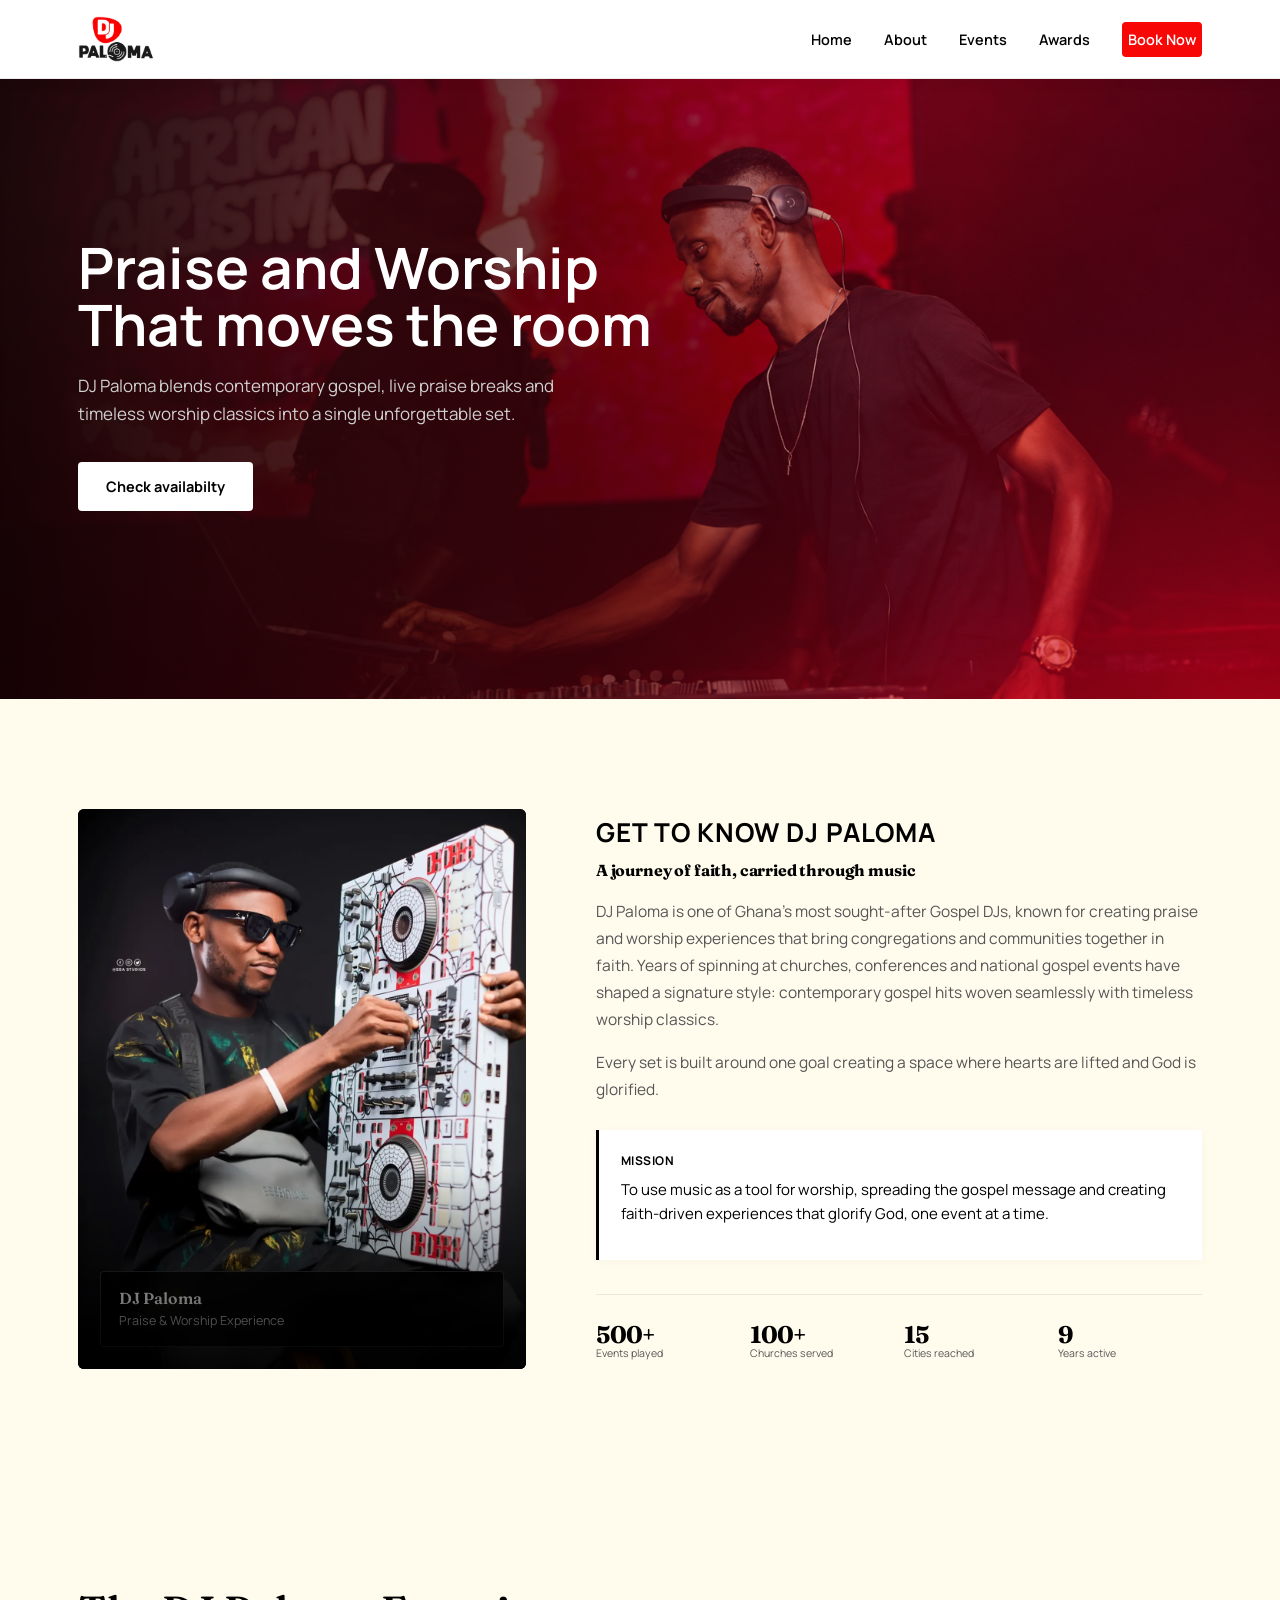
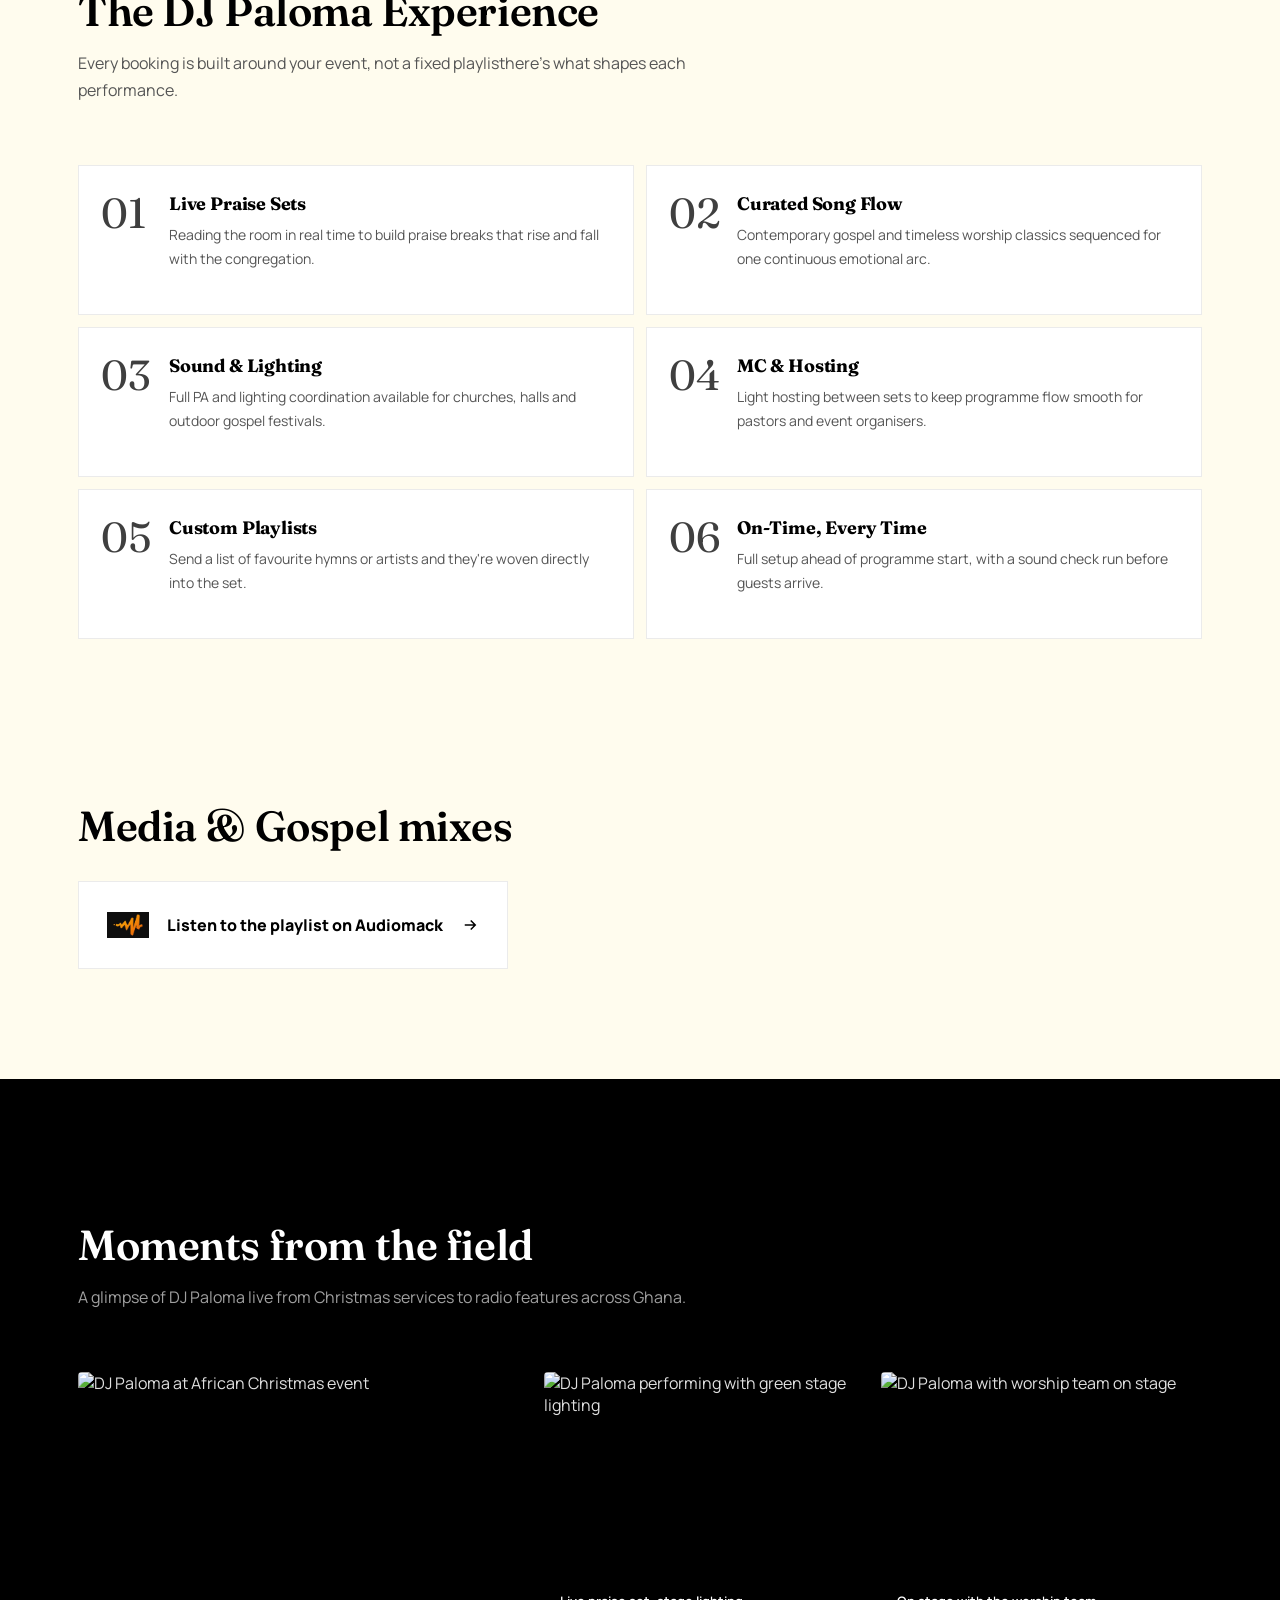
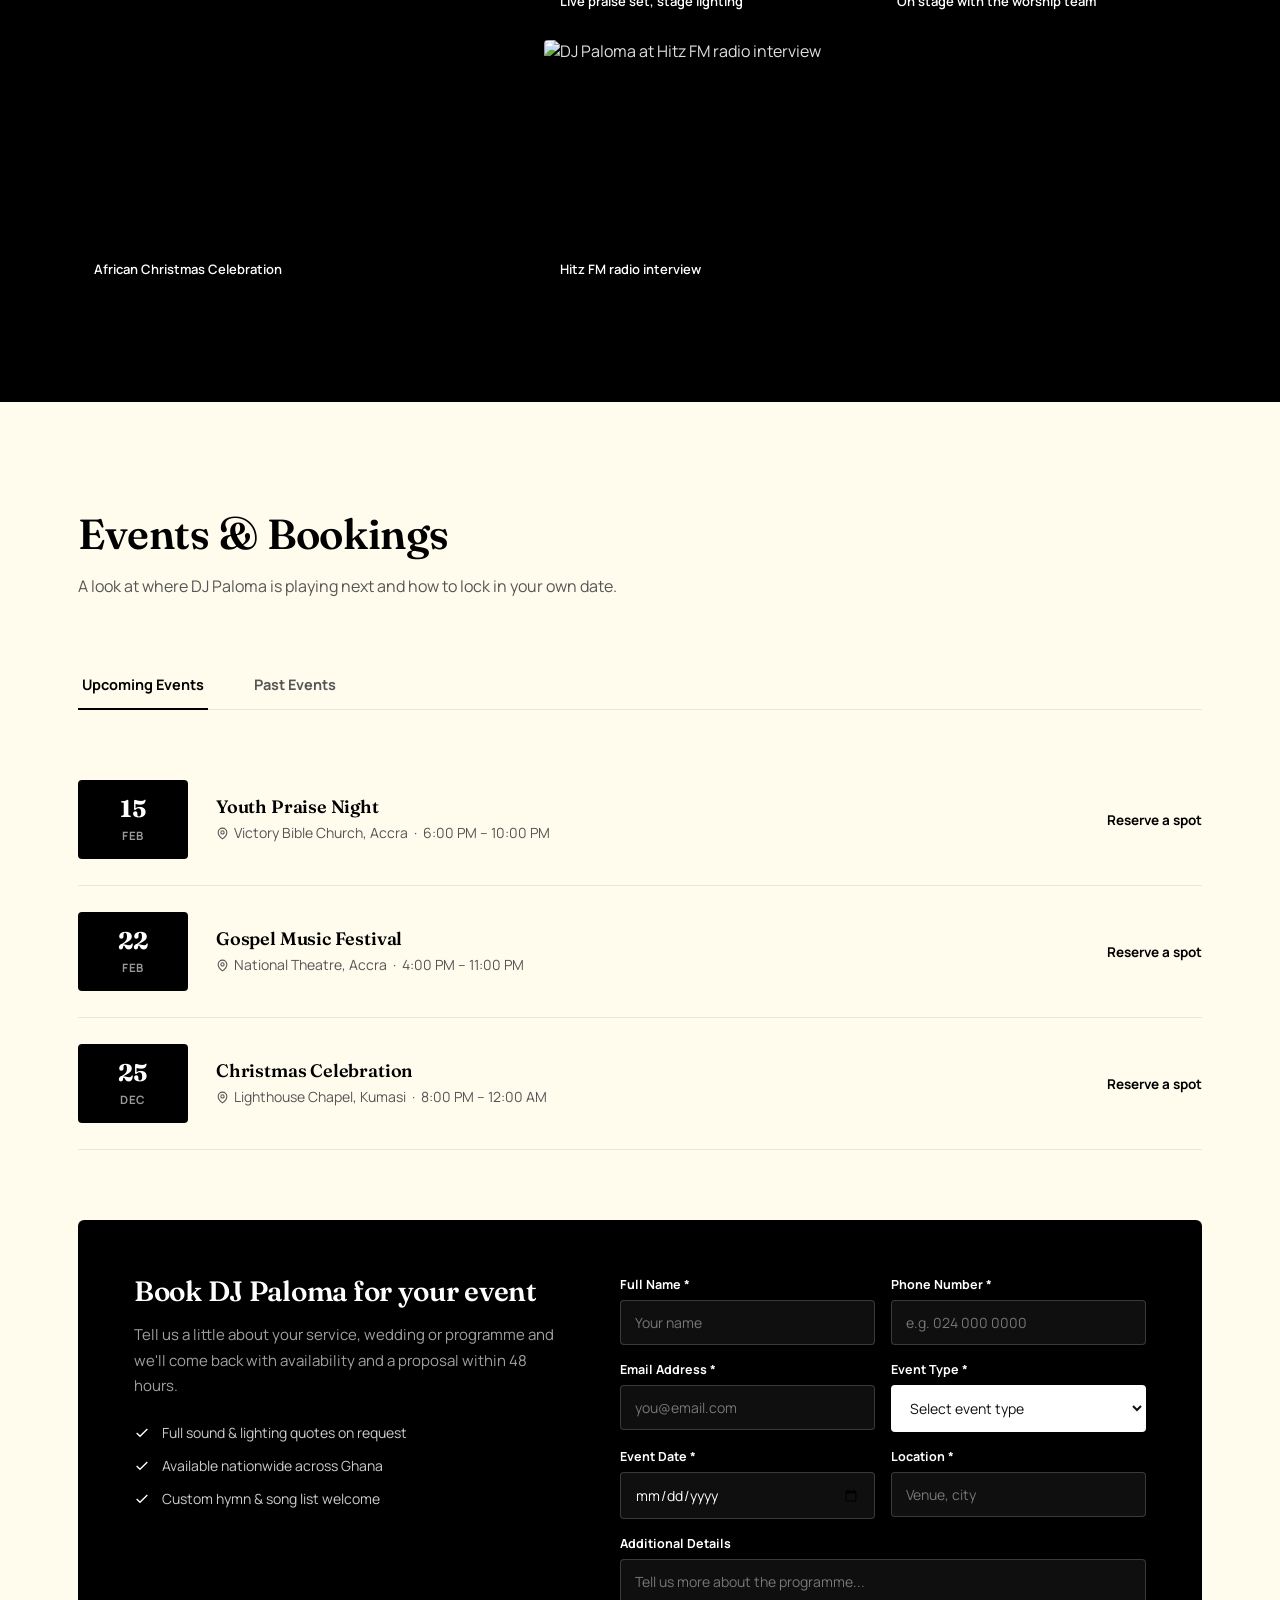
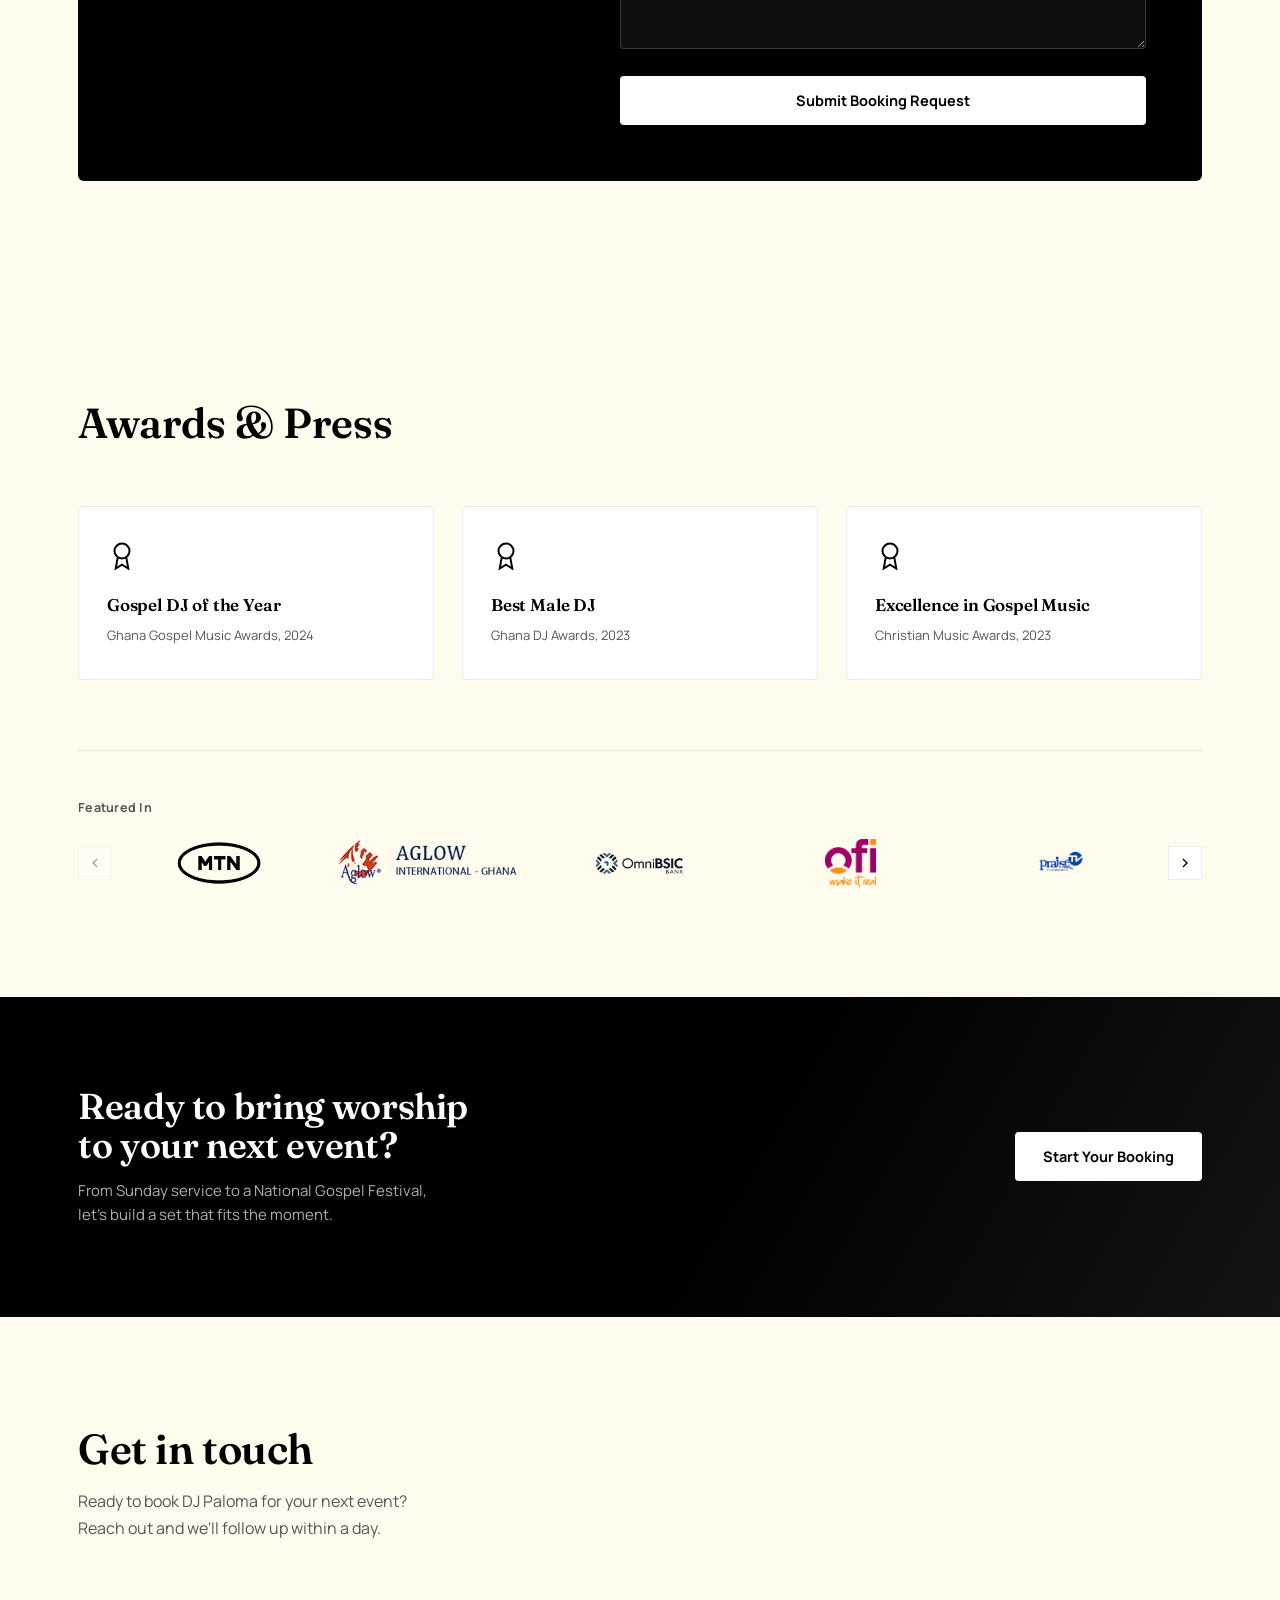
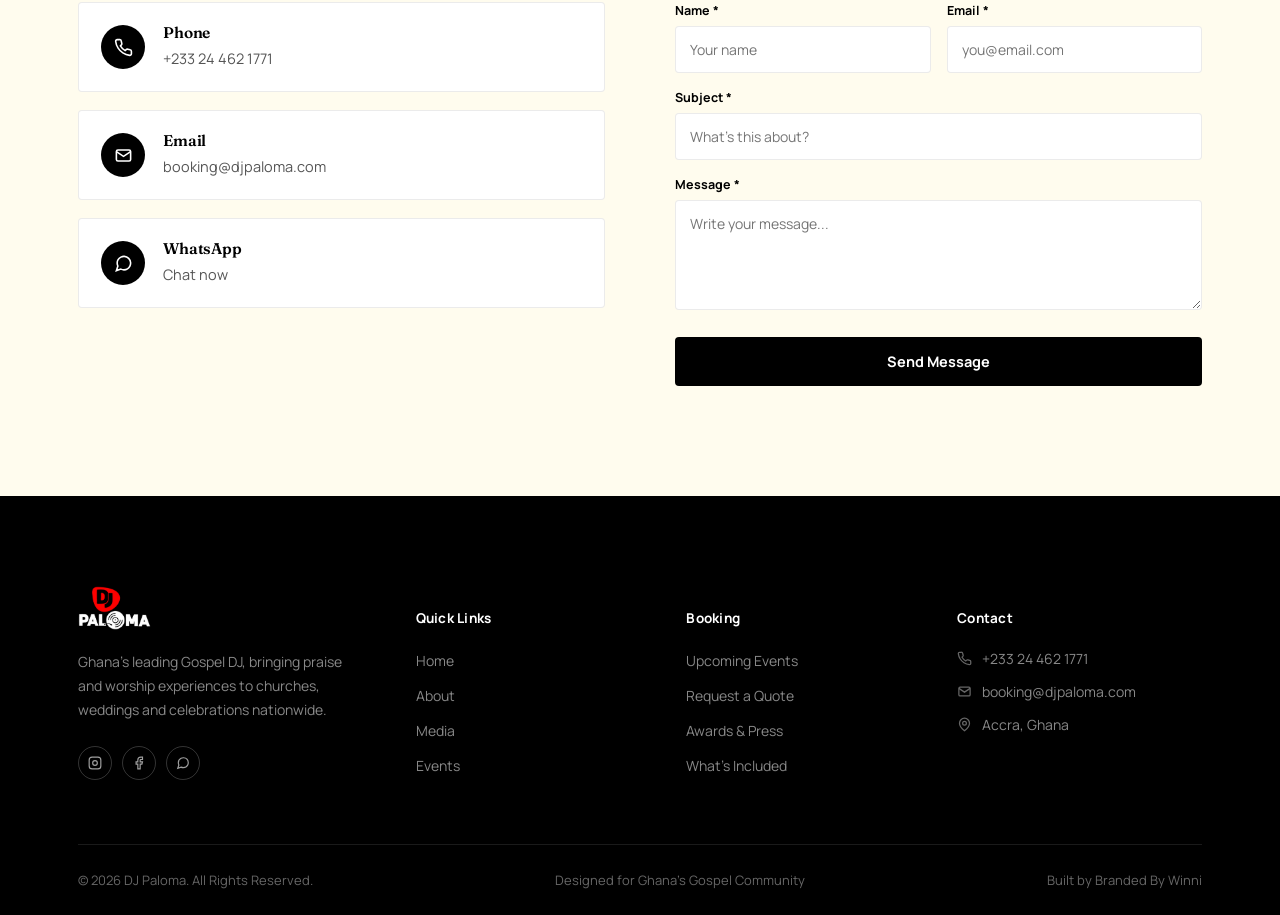
==== commit 1cf5cfc0: "Restore DJ Paloma experience section" ====
--- a/index.html
+++ b/index.html
@@ -126,7 +126,7 @@
   .slide strong{
     display:block;
     text-align:left;
-    font-size:clamp(30px,5.4vw,52px);
+    font-size:clamp(35px,5.4vw,57px);
     line-height:calc(1.08em - 5px);
     color:#ffffff;
     font-weight:650;
@@ -149,17 +149,6 @@
   .slide-dots{display:flex;gap:9px;margin-top:52px;}
   .slide-dots button{width:28px;height:3px;background:rgba(255,255,255,0.25);border-radius:2px;transition:background .2s;}
   .slide-dots button.active{background:var(--accent);}
-
-  /* ---------- ticker ---------- */
-  .ticker-band{
-    background:#000000;color:#ffffff;
-    overflow:hidden;white-space:nowrap;
-    border-bottom:1px solid rgba(255,255,255,0.1);
-  }
-  .ticker-inner{display:inline-flex;animation:scroll 26s linear infinite;padding:14px 0;}
-  .ticker-inner span{font-size:13.5px;font-weight:700;margin-right:46px;display:inline-flex;align-items:center;gap:10px;}
-  .ticker-inner span::before{content:"✦";color:#666666;}
-  @keyframes scroll{from{transform:translateX(0);}to{transform:translateX(-50%);}}
 
   /* ---------- section shells ---------- */
   section{padding:110px 0;}
@@ -200,8 +189,8 @@
   }
   .portrait-tag strong{display:block;font-family:'Fraunces',serif;font-size:16px;font-weight:600;}
   .portrait-tag span{font-size:12.5px;color:#cccccc;}
-  .about-copy .kicker{font-size:26px;}
-  .about-copy h3{font-size:16px;margin-bottom:18px;color:var(--ink);}
+  .about-copy .kicker{font-size:26px;line-height:1.1;}
+  .about-copy h3{font-size:16px;margin-bottom:18px;color:var(--ink);font-weight:700;}
   .about-copy p{color:var(--muted);font-size:15.5px;line-height:1.75;margin-bottom:16px;}
   .mission-box{
     border-left:3px solid #000000;
@@ -211,18 +200,18 @@
   }
   .mission-box span{color:#000000;font-weight:700;font-size:12px;letter-spacing:.04em;text-transform:uppercase;}
   .mission-box p{color:var(--ink);font-size:15px;margin-top:8px;line-height:1.6;}
-  .stat-row{display:flex;gap:0;border-top:1px solid var(--line);padding-top:28px;}
-  .stat{flex:1;padding-right:24px;}
-  .stat strong{font-family:'Fraunces',serif;font-size:34px;color:var(--ink);display:block;}
-  .stat span{font-size:13px;color:var(--muted);}
+  .stat-row{display:flex;gap:10px;border-top:1px solid var(--line);padding-top:28px;align-items:flex-end;justify-content:space-between;flex-wrap:nowrap;}
+  .stat{flex:1 1 0;min-width:0;}
+  .stat strong{font-family:'Fraunces',serif;font-size:24px;color:var(--ink);display:block;line-height:1;letter-spacing:-0.04em;}
+  .stat span{font-size:10.5px;color:var(--muted);display:block;line-height:1.3;white-space:nowrap;}
 
   /* ---------- feature grid ---------- */
-  .feature-grid{display:grid;grid-template-columns:repeat(3,1fr);gap:1px;background:var(--line);border:1px solid var(--line);}
-  .feature-card{background:var(--paper);padding:38px 32px;transition:background .2s;}
+  .feature-grid{display:grid;grid-template-columns:repeat(2,1fr);gap:12px;}
+  .feature-card{background:var(--paper);padding:26px 22px;transition:background .2s;border:1px solid var(--line);min-height:150px;display:flex;align-items:flex-start;gap:16px;}
   .feature-card:hover{background:rgba(248,7,7,0.12);}
-  .feature-num{font-family:'Fraunces',serif;font-size:13px;color:#555555;font-weight:600;margin-bottom:18px;display:block;}
-  .feature-card h4{font-size:18px;margin-bottom:10px;color:var(--ink);}
-  .feature-card p{font-size:14.5px;color:var(--muted);line-height:1.6;}
+  .feature-num{font-family:'Fraunces',serif;font-size:42px;line-height:1;color:var(--ink);opacity:.75;min-width:52px;}
+  .feature-card h4{font-size:18px;margin:0 0 8px;color:var(--ink);font-weight:700;line-height:1.3;}
+  .feature-card p{display:block;margin:0;color:var(--muted);font-size:14px;line-height:1.7;}
 
   /* ---------- why band (3 image cards) ---------- */
   .why-head{display:flex;justify-content:space-between;align-items:flex-end;margin-bottom:52px;flex-wrap:wrap;gap:20px;}
@@ -410,6 +399,12 @@
     .booking-panel{grid-template-columns:1fr;padding:36px;}
   }
   @media(max-width:760px){
+    .hero{min-height:480px;}
+    .hero .wrap{padding-top:42px;padding-bottom:42px;}
+    .hero-photo{background-size:auto 100%;background-position:center center;}
+    .slide strong{font-size:clamp(20px,9vw,32px);line-height:1.02;}
+    .slide p.lede{font-size:15px;line-height:1.55;}
+    .hero-ctas{gap:10px;margin-top:26px;}
     .navlinks{
       position:fixed;top:78px;left:0;right:0;
       background:#ffffff;
@@ -422,6 +417,7 @@
     }
     .navlinks.open{transform:translateY(0);}
     .navlinks a{color:#000000;font-size:16px;}
+    .navlinks a.book-btn{width:100%;text-align:center;}
     .navtoggle{display:block;}
     .feature-grid,.why-grid,.awards-grid{grid-template-columns:1fr;}
     .footer-top{grid-template-columns:1fr;}
@@ -433,6 +429,7 @@
     .why-head{align-items:flex-start;}
     .press-logo{flex-basis:calc((100% - 24px) / 2);}
   }
+
 </style>
 </head>
 <body>
@@ -462,7 +459,7 @@
   <div class="wrap">
     <div class="slide-track">
       <div class="slide active">
-        <strong>Praise and Worship <br> That moves the room</strong>
+        <strong>Praise and Worship That moves the room</strong>
         <p class="lede">DJ Paloma blends contemporary gospel, live praise breaks and timeless worship classics into a single unforgettable set.</p>
         <div class="hero-ctas">
           <a href="#contact" class="btn-primary">Check availabilty</a>
@@ -471,16 +468,6 @@
     </div>
   </div>
 </section>
-
-<!-- ================= TICKER ================= -->
-<div class="ticker-band">
-  <div class="ticker-inner" id="tickerInner">
-    <span>Gospel DJ of the Year 2024 — Ghana Gospel Music Awards</span>
-    <span>Booking now open for Christmas &amp; New Year services</span>
-    <span>Available for churches, weddings, conferences &amp; festivals</span>
-    <span>Follow @gh.djpaloma for weekly praise mixes</span>
-  </div>
-</div>
 
 <!-- ================= ABOUT ================= -->
 <section id="about">
@@ -523,33 +510,45 @@
     <div class="feature-grid">
       <div class="feature-card">
         <span class="feature-num">01</span>
-        <h4>Live Praise Sets</h4>
-        <p>Reading the room in real time to build praise breaks that rise and fall with the congregation.</p>
+        <div class="feature-copy">
+          <h4>Live Praise Sets</h4>
+          <p>Reading the room in real time to build praise breaks that rise and fall with the congregation.</p>
+        </div>
       </div>
       <div class="feature-card">
         <span class="feature-num">02</span>
-        <h4>Curated Song Flow</h4>
-        <p>Contemporary gospel and timeless worship classics sequenced for one continuous emotional arc.</p>
+        <div class="feature-copy">
+          <h4>Curated Song Flow</h4>
+          <p>Contemporary gospel and timeless worship classics sequenced for one continuous emotional arc.</p>
+        </div>
       </div>
       <div class="feature-card">
         <span class="feature-num">03</span>
-        <h4>Sound &amp; Lighting</h4>
-        <p>Full PA and lighting coordination available for churches, halls and outdoor gospel festivals.</p>
+        <div class="feature-copy">
+          <h4>Sound &amp; Lighting</h4>
+          <p>Full PA and lighting coordination available for churches, halls and outdoor gospel festivals.</p>
+        </div>
       </div>
       <div class="feature-card">
         <span class="feature-num">04</span>
-        <h4>MC &amp; Hosting</h4>
-        <p>Light hosting between sets to keep programme flow smooth for pastors and event organisers.</p>
+        <div class="feature-copy">
+          <h4>MC &amp; Hosting</h4>
+          <p>Light hosting between sets to keep programme flow smooth for pastors and event organisers.</p>
+        </div>
       </div>
       <div class="feature-card">
         <span class="feature-num">05</span>
-        <h4>Custom Playlists</h4>
-        <p>Send a list of favourite hymns or artists and they're woven directly into the set.</p>
+        <div class="feature-copy">
+          <h4>Custom Playlists</h4>
+          <p>Send a list of favourite hymns or artists and they're woven directly into the set.</p>
+        </div>
       </div>
       <div class="feature-card">
         <span class="feature-num">06</span>
-        <h4>On-Time, Every Time</h4>
-        <p>Full setup ahead of programme start, with a sound check run before guests arrive.</p>
+        <div class="feature-copy">
+          <h4>On-Time, Every Time</h4>
+          <p>Full setup ahead of programme start, with a sound check run before guests arrive.</p>
+        </div>
       </div>
     </div>
   </div>
@@ -807,10 +806,6 @@
 </button>
 
 <script>
-  // ticker duplicate for seamless loop
-  const ticker = document.getElementById('tickerInner');
-  ticker.innerHTML += ticker.innerHTML;
-
   // featured brands carousel
   const pressViewport = document.getElementById('pressViewport');
   const pressPrev = document.getElementById('pressPrev');
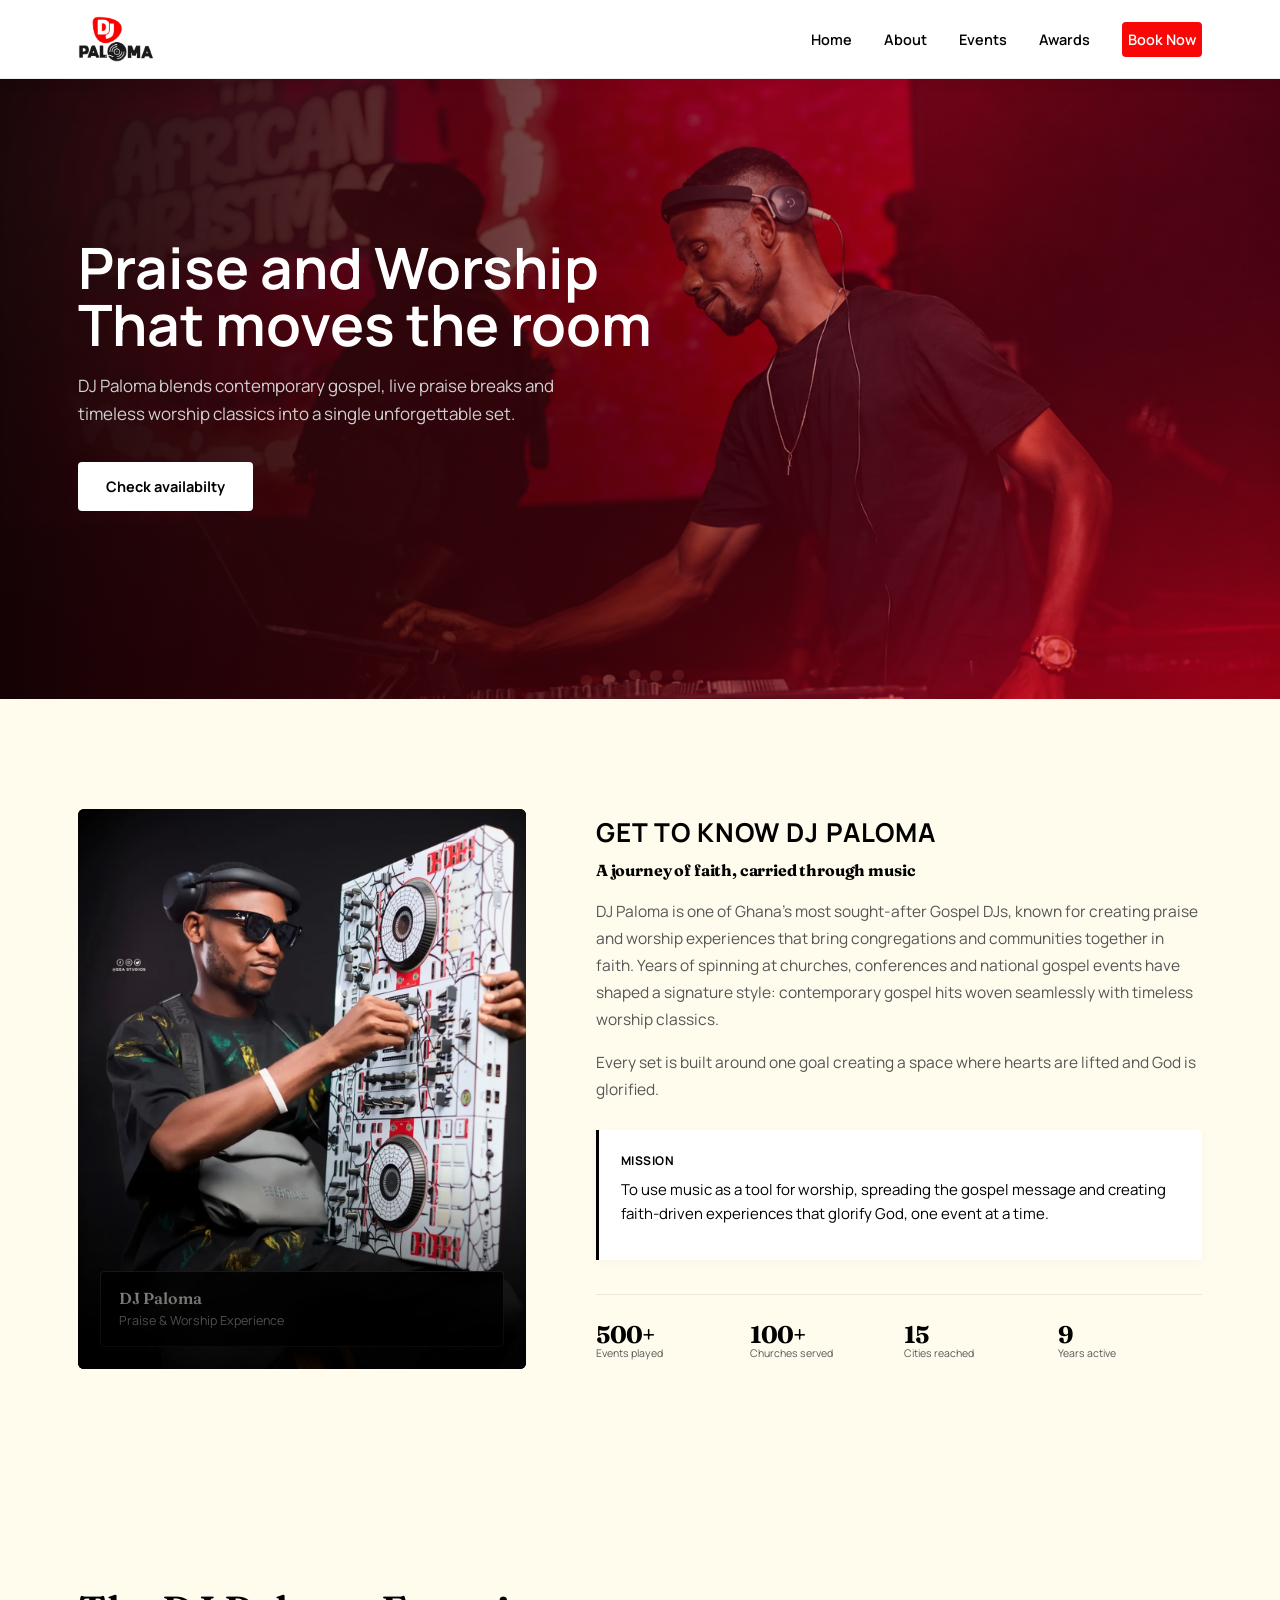
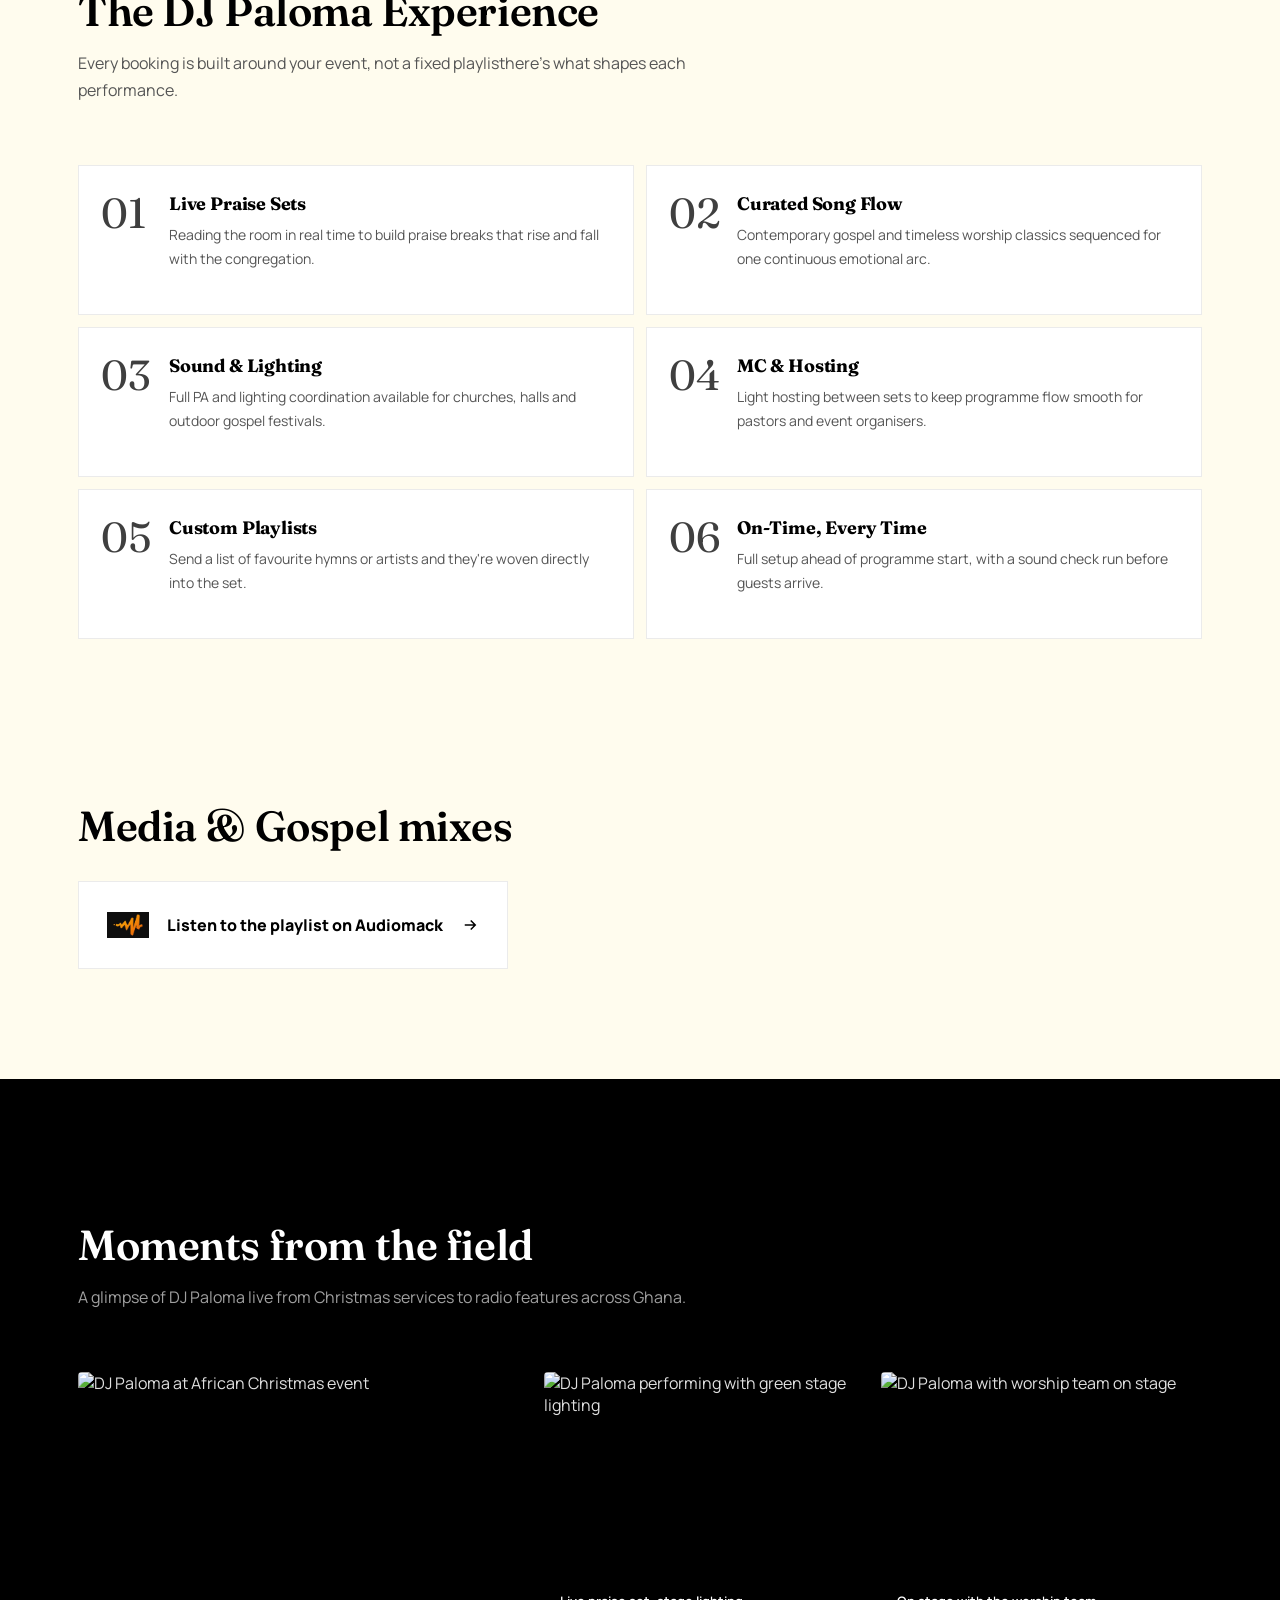
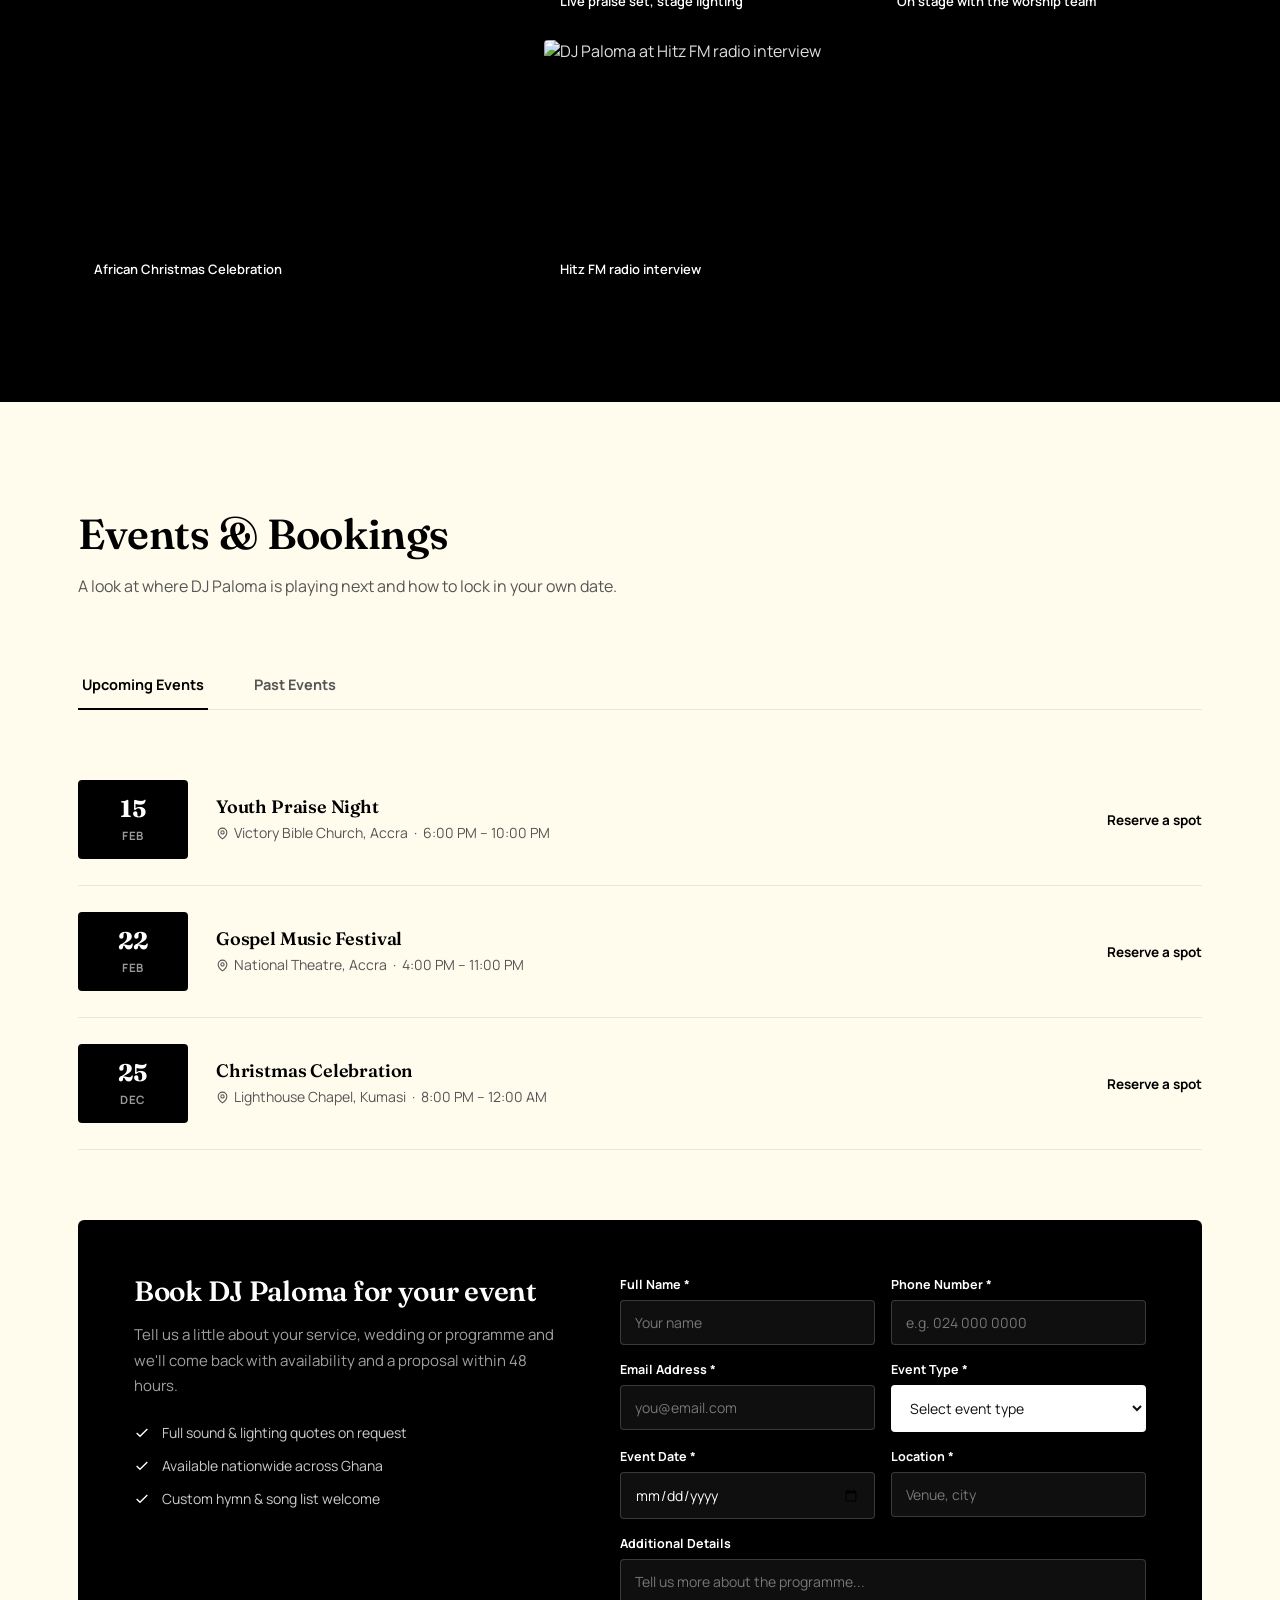
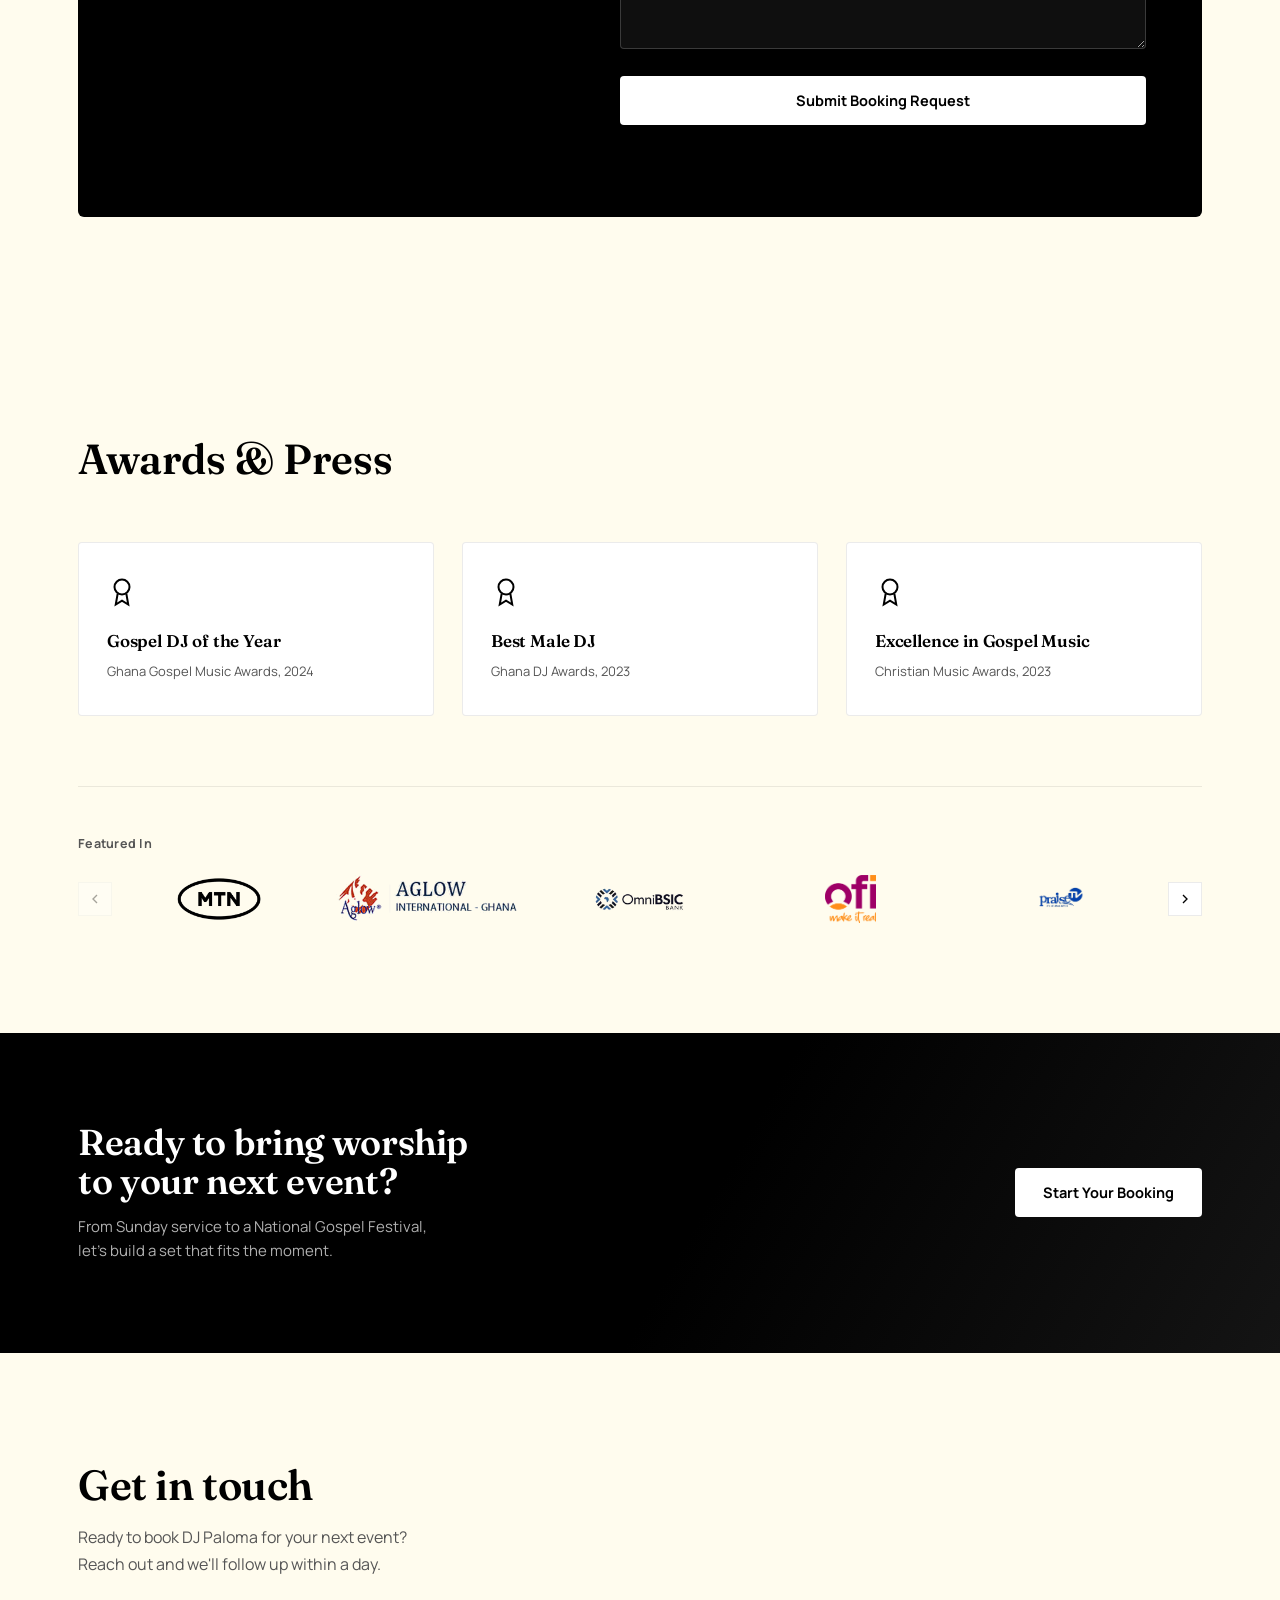
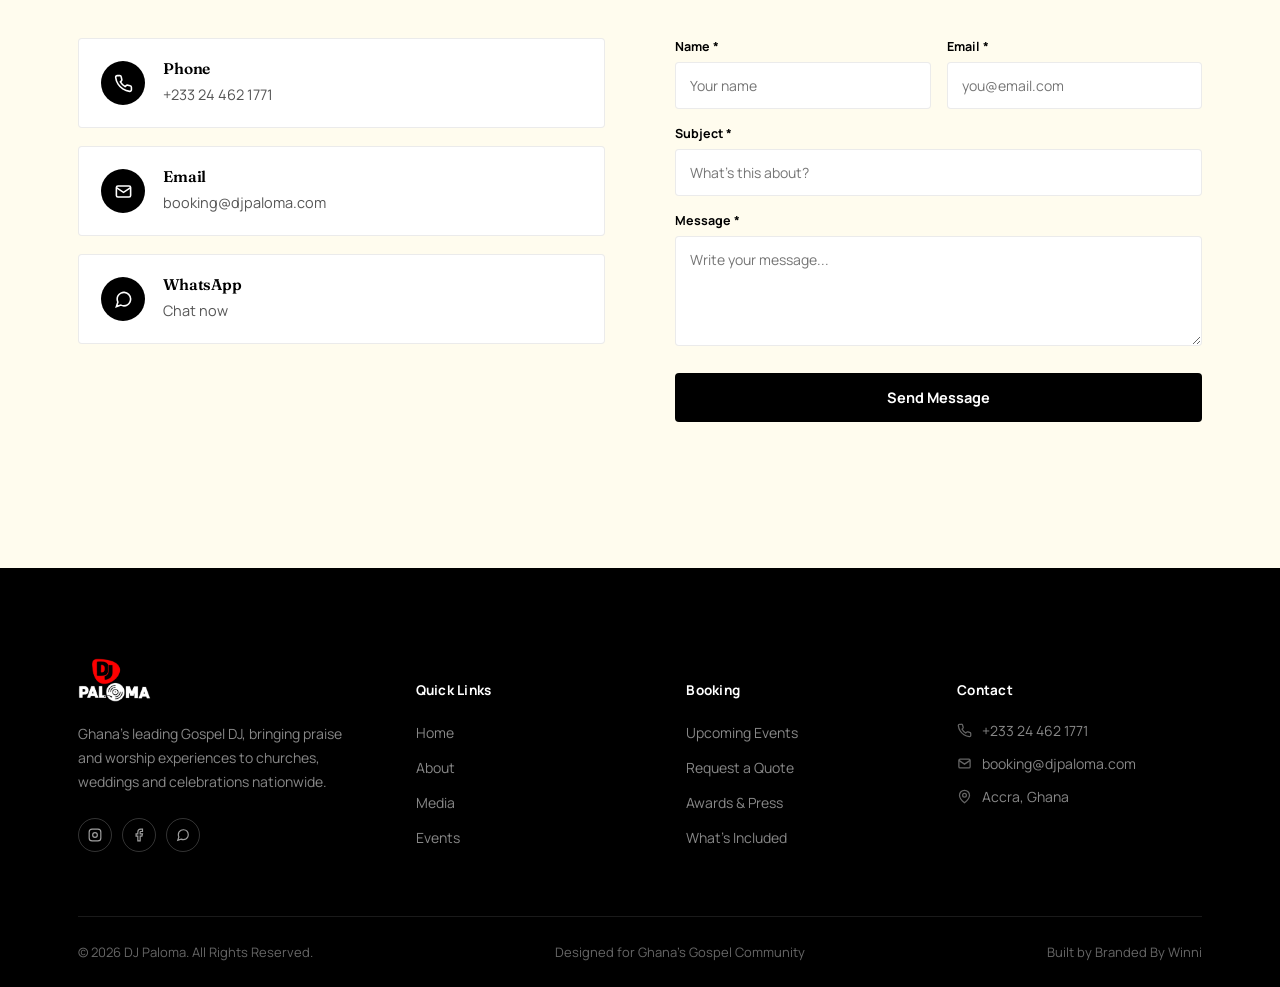
==== commit c4556bf1: "Add integrated Supabase CMS" ====
--- a/index.html
+++ b/index.html
@@ -361,6 +361,8 @@
   .contact-form textarea{min-height:110px;resize:vertical;}
   .contact-form .submit-btn{background:var(--dark-950);color:#fff;border:none;cursor:pointer;transition:background .2s;}
   .contact-form .submit-btn:hover{background:#262626;}
+  .form-trap{position:absolute !important;left:-10000px !important;width:1px !important;height:1px !important;opacity:0 !important;pointer-events:none !important;}
+  .form-status{min-height:20px;margin:0;color:var(--muted);font-size:13px;line-height:1.4;}
 
   /* ---------- footer ---------- */
   footer{background:var(--dark-950);color:#a0a0a0;padding-top:90px;}
@@ -645,13 +647,13 @@
           <li><svg viewBox="0 0 24 24" fill="none" stroke="currentColor" stroke-width="2"><path d="M20 6 9 17l-5-5"/></svg>Custom hymn &amp; song list welcome</li>
         </ul>
       </div>
-      <form class="booking-form">
-        <div class="field"><label>Full Name *</label><input type="text" placeholder="Your name" required></div>
-        <div class="field"><label>Phone Number *</label><input type="tel" placeholder="e.g. 024 000 0000" required></div>
-        <div class="field"><label>Email Address *</label><input type="email" placeholder="you@email.com" required></div>
+      <form class="booking-form" data-cms-form="booking">
+        <div class="field"><label for="booking-name">Full Name *</label><input id="booking-name" name="full_name" type="text" placeholder="Your name" required></div>
+        <div class="field"><label for="booking-phone">Phone Number *</label><input id="booking-phone" name="phone" type="tel" placeholder="e.g. 024 000 0000" required></div>
+        <div class="field"><label for="booking-email">Email Address *</label><input id="booking-email" name="email" type="email" placeholder="you@email.com" required></div>
         <div class="field">
-          <label>Event Type *</label>
-          <select required>
+          <label for="booking-event-type">Event Type *</label>
+          <select id="booking-event-type" name="event_type" required>
             <option value="">Select event type</option>
             <option>Church Service</option>
             <option>Wedding</option>
@@ -660,10 +662,12 @@
             <option>Other</option>
           </select>
         </div>
-        <div class="field"><label>Event Date *</label><input type="date" required></div>
-        <div class="field"><label>Location *</label><input type="text" placeholder="Venue, city" required></div>
-        <div class="field full"><label>Additional Details</label><textarea placeholder="Tell us more about the programme..."></textarea></div>
+        <div class="field"><label for="booking-date">Event Date *</label><input id="booking-date" name="event_date" type="date" required></div>
+        <div class="field"><label for="booking-location">Location *</label><input id="booking-location" name="location" type="text" placeholder="Venue, city" required></div>
+        <div class="field full"><label for="booking-details">Additional Details</label><textarea id="booking-details" name="details" placeholder="Tell us more about the programme..."></textarea></div>
+        <input class="form-trap" name="website" tabindex="-1" autocomplete="off" aria-hidden="true">
         <button type="submit" class="submit-btn">Submit Booking Request</button>
+        <p class="form-status" role="status" aria-live="polite"></p>
       </form>
     </div>
   </div>
@@ -752,14 +756,16 @@
           <div><h4>WhatsApp</h4><a href="https://wa.me/233244621771">Chat now</a></div>
         </div>
       </div>
-      <form class="contact-form">
+      <form class="contact-form" data-cms-form="contact">
         <div class="row2">
-          <div><label>Name *</label><input type="text" placeholder="Your name" required></div>
-          <div><label>Email *</label><input type="email" placeholder="you@email.com" required></div>
-        </div>
-        <div><label>Subject *</label><input type="text" placeholder="What's this about?" required></div>
-        <div><label>Message *</label><textarea placeholder="Write your message..." required></textarea></div>
+          <div><label for="contact-name">Name *</label><input id="contact-name" name="name" type="text" placeholder="Your name" required></div>
+          <div><label for="contact-email">Email *</label><input id="contact-email" name="email" type="email" placeholder="you@email.com" required></div>
+        </div>
+        <div><label for="contact-subject">Subject *</label><input id="contact-subject" name="subject" type="text" placeholder="What's this about?" required></div>
+        <div><label for="contact-message">Message *</label><textarea id="contact-message" name="message" placeholder="Write your message..." required></textarea></div>
+        <input class="form-trap" name="website" tabindex="-1" autocomplete="off" aria-hidden="true">
         <button type="submit" class="submit-btn">Send Message</button>
+        <p class="form-status" role="status" aria-live="polite"></p>
       </form>
     </div>
   </div>
@@ -805,6 +811,7 @@
   <svg viewBox="0 0 24 24" fill="none" stroke="currentColor" stroke-width="2.4"><path d="M12 19V5M5 12l7-7 7 7"/></svg>
 </button>
 
+<script src="cms-public.js"></script>
 <script>
   // featured brands carousel
   const pressViewport = document.getElementById('pressViewport');
@@ -841,11 +848,34 @@
     });
   });
 
-  // form submissions (demo — no backend wired)
-  document.querySelectorAll('form').forEach(f=>{
-    f.addEventListener('submit', e=>{
+  // CMS form submissions
+  document.querySelectorAll('[data-cms-form]').forEach(form=>{
+    form.addEventListener('submit', async e=>{
       e.preventDefault();
-      alert('Thanks! This form is ready to connect to your booking email or CRM.');
+      const button = form.querySelector('button[type="submit"]');
+      const status = form.querySelector('.form-status');
+      const originalText = button.textContent;
+      button.disabled = true;
+      button.textContent = 'Sending...';
+      status.textContent = '';
+      try {
+        const payload = Object.fromEntries(new FormData(form));
+        payload.type = form.dataset.cmsForm;
+        const response = await fetch('/api/submit', {
+          method: 'POST',
+          headers: {'Content-Type': 'application/json'},
+          body: JSON.stringify(payload)
+        });
+        const result = await response.json();
+        if (!response.ok) throw new Error(result.error || 'Unable to send your request.');
+        form.reset();
+        status.textContent = result.message;
+      } catch (error) {
+        status.textContent = error.message;
+      } finally {
+        button.disabled = false;
+        button.textContent = originalText;
+      }
     });
   });
 </script>
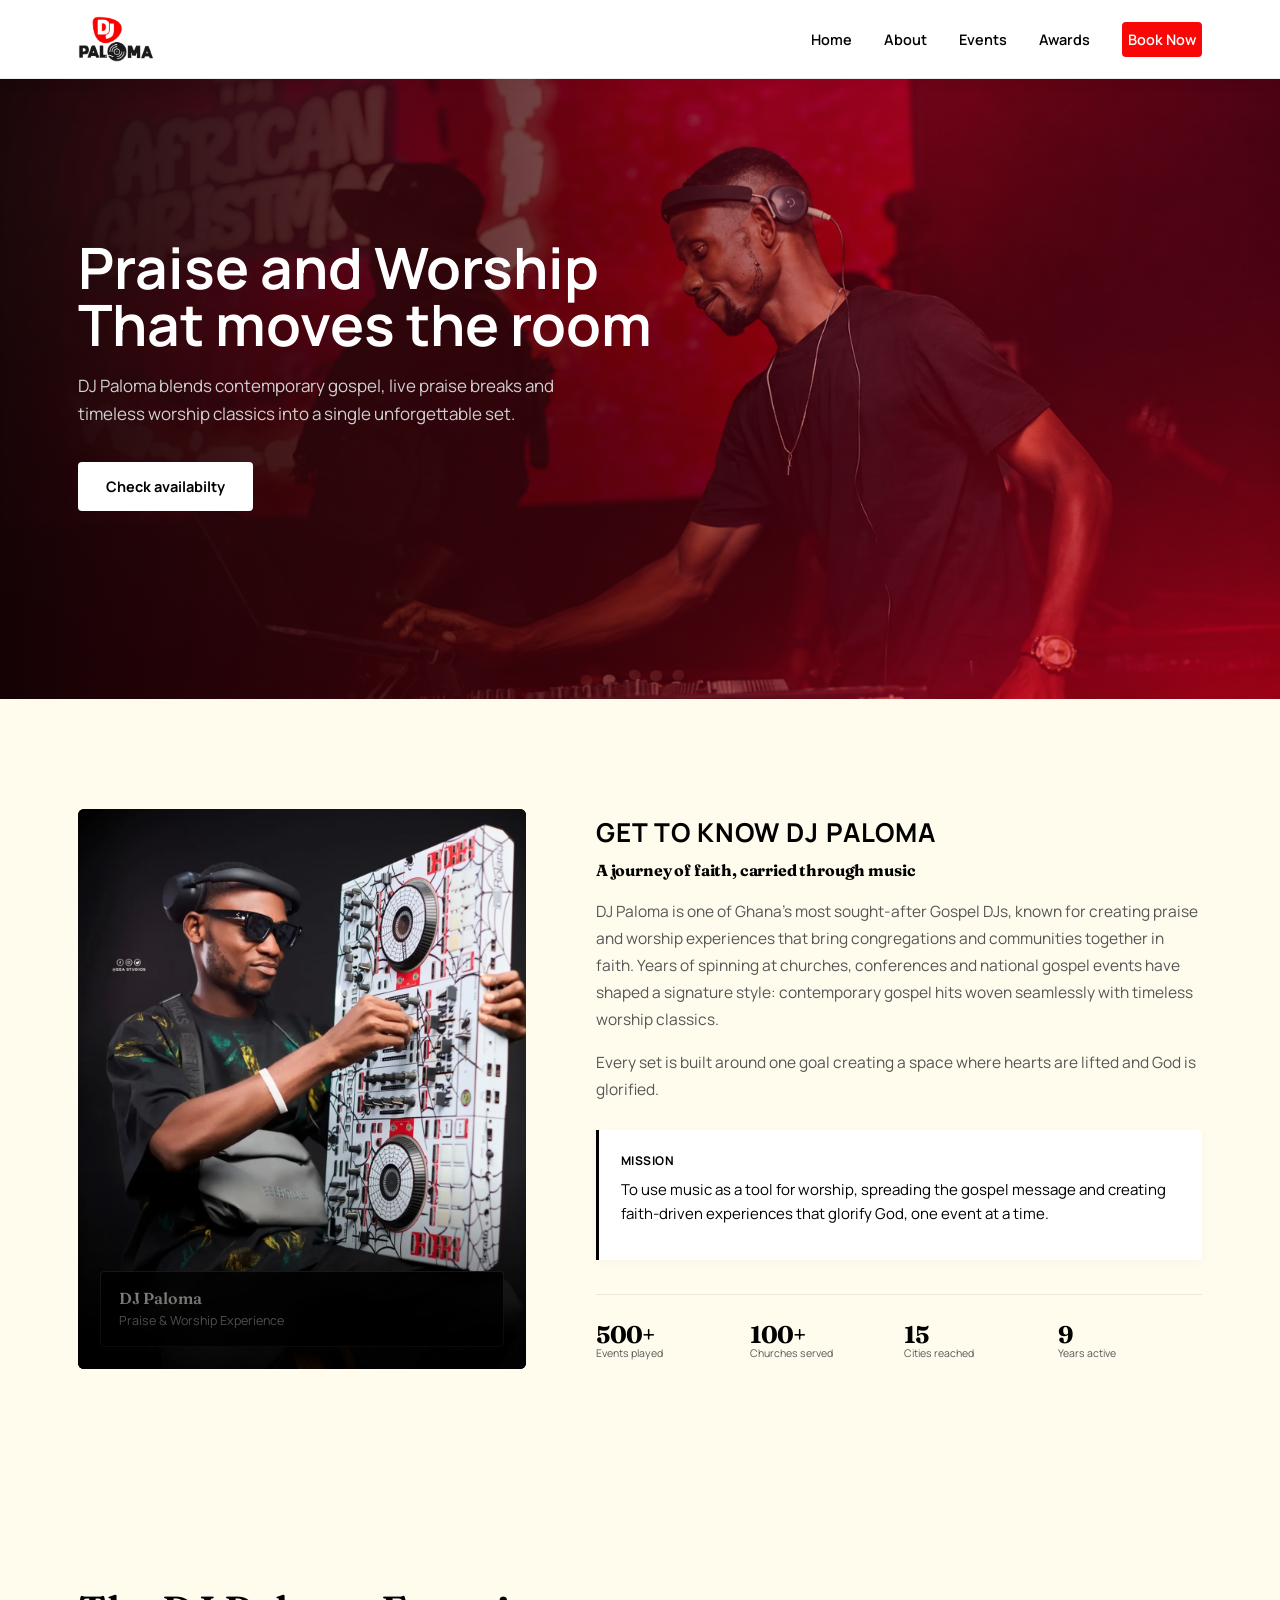
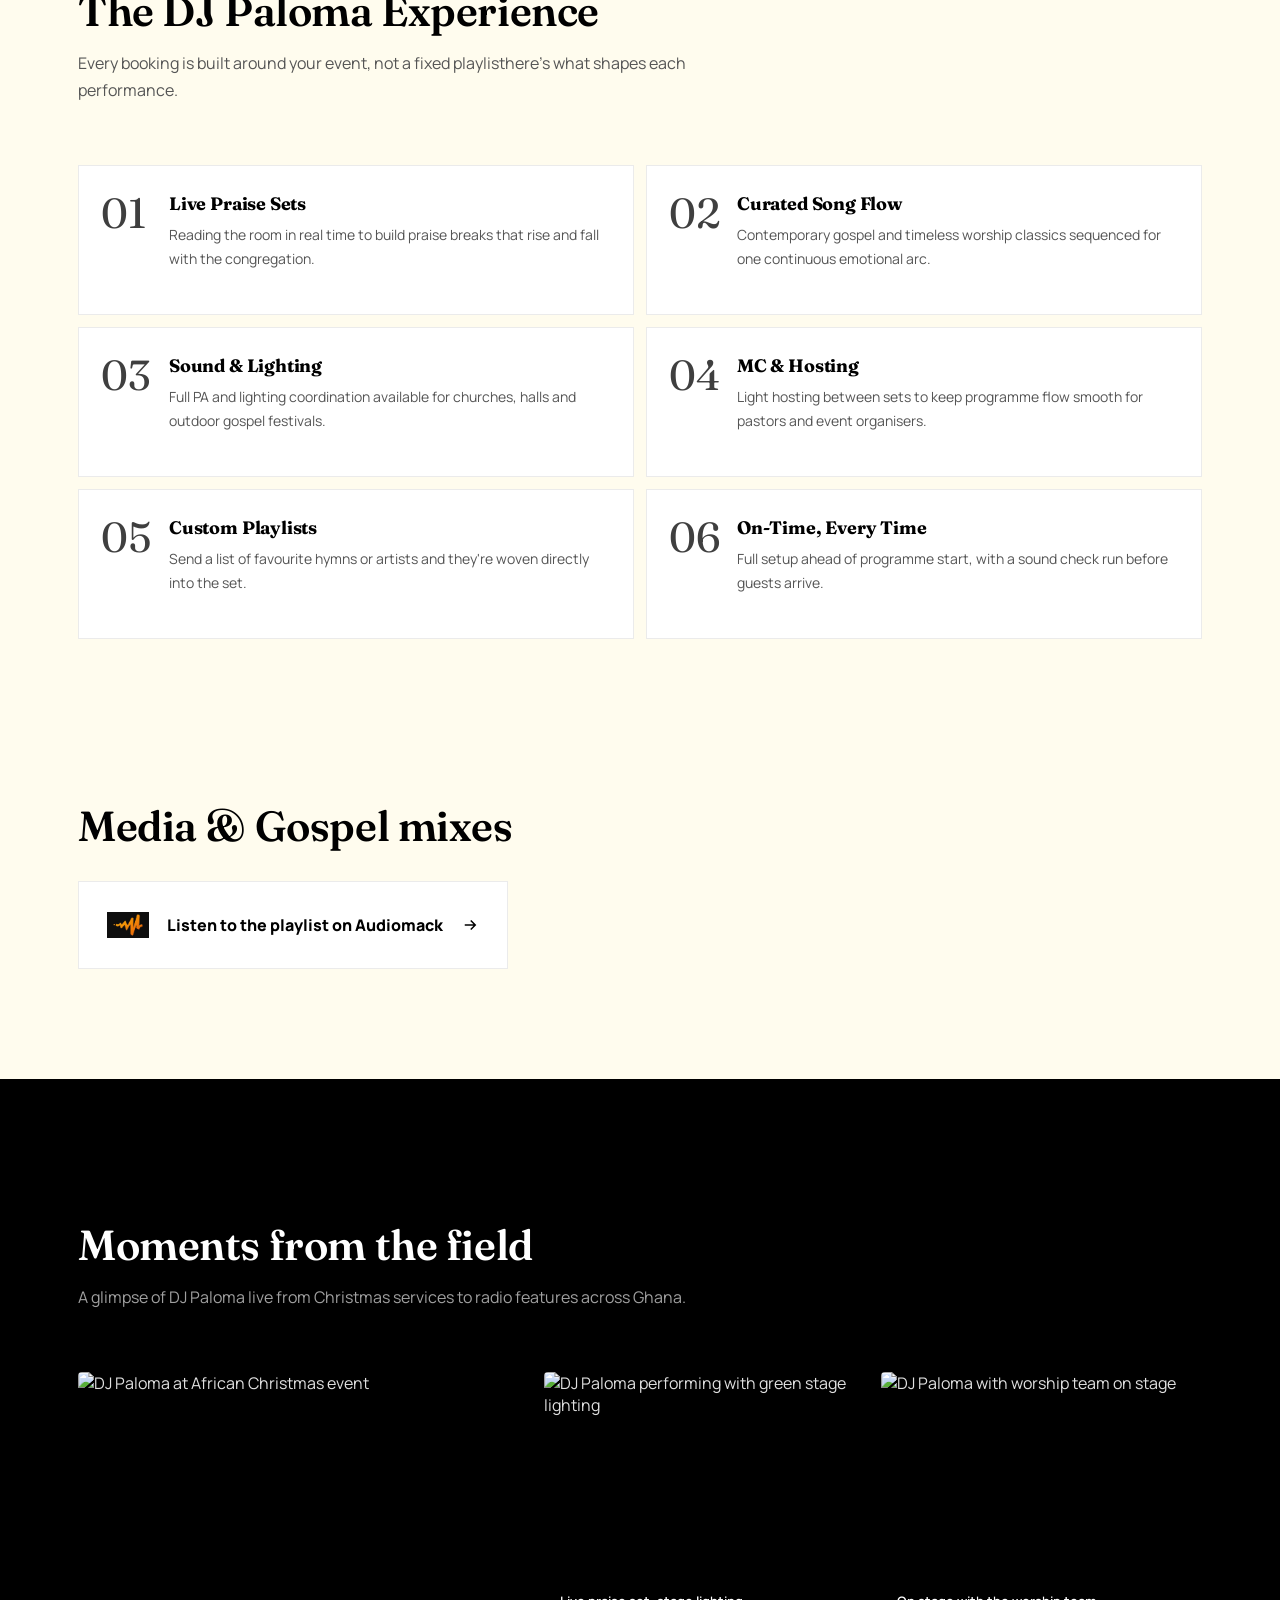
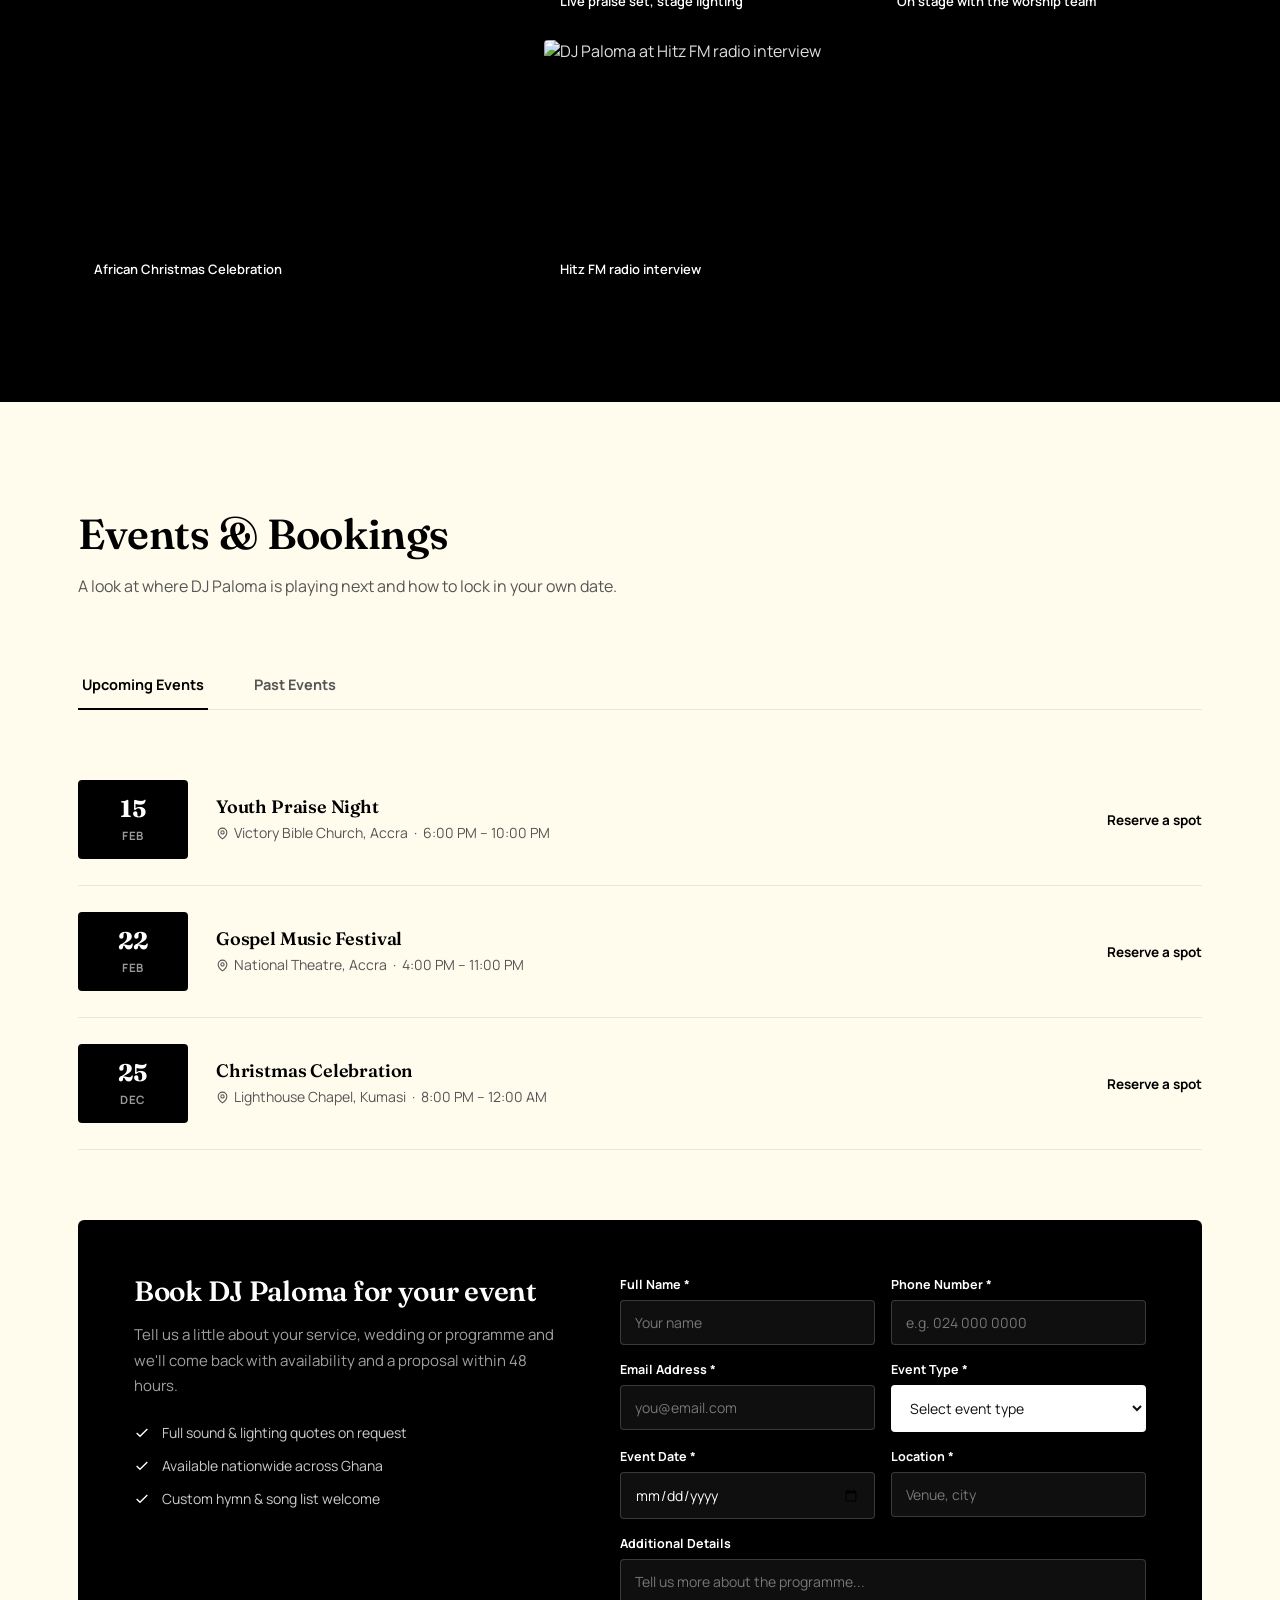
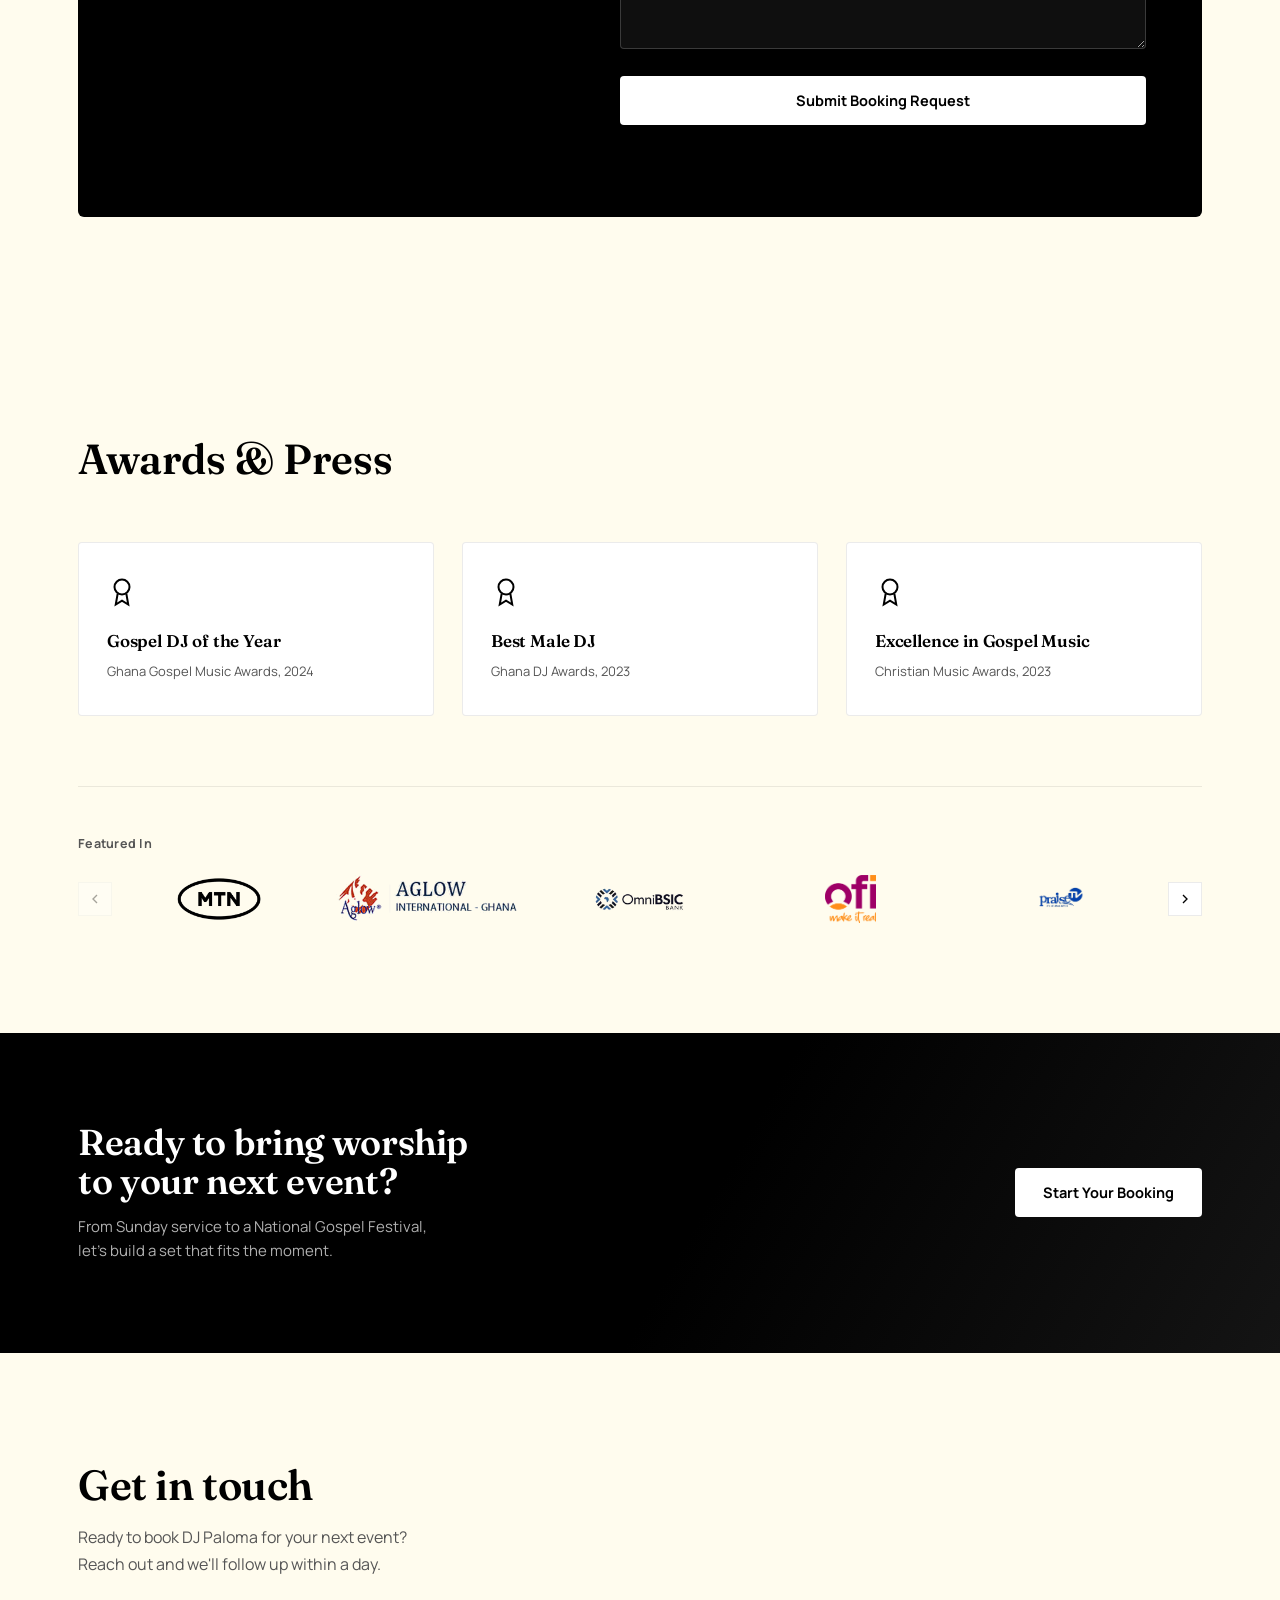
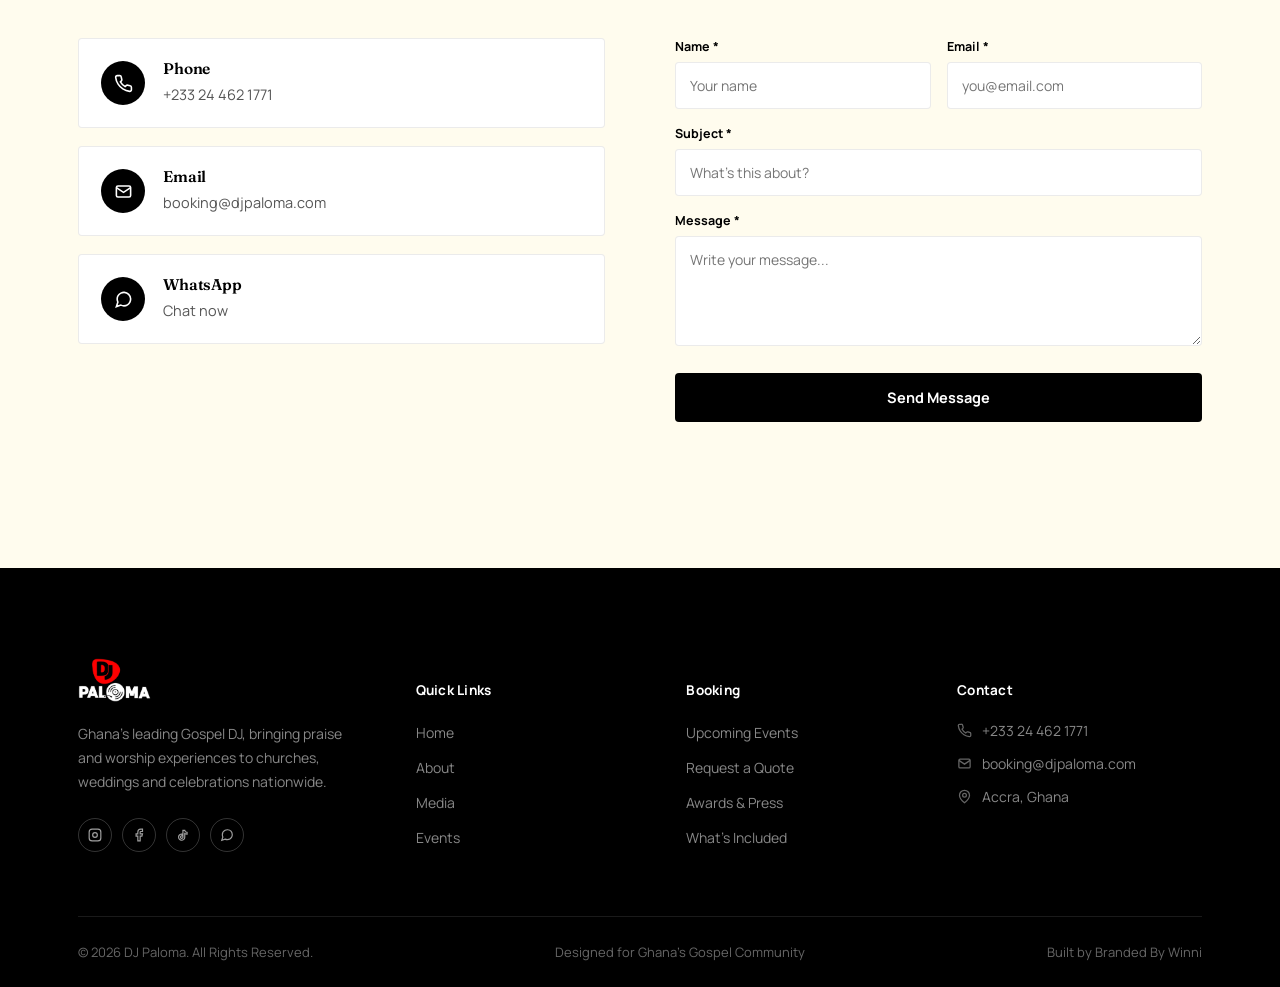
==== commit ac5b658d: "Add social media links" ====
--- a/index.html
+++ b/index.html
@@ -779,8 +779,9 @@
         <a href="#home"><img src="Images/logo-light.png" alt="DJ Paloma" class="footer-logo"></a>
         <p>Ghana's leading Gospel DJ, bringing praise and worship experiences to churches, weddings and celebrations nationwide.</p>
         <div class="footer-socials">
-          <a href="https://instagram.com/gh.djpaloma" aria-label="Instagram"><svg viewBox="0 0 24 24" fill="none" stroke="currentColor" stroke-width="2"><rect x="2" y="2" width="20" height="20" rx="5"/><circle cx="12" cy="12" r="4"/></svg></a>
-          <a href="#" aria-label="Facebook"><svg viewBox="0 0 24 24" fill="none" stroke="currentColor" stroke-width="2"><path d="M18 2h-3a5 5 0 0 0-5 5v3H7v4h3v8h4v-8h3l1-4h-4V7a1 1 0 0 1 1-1h3z"/></svg></a>
+          <a href="https://www.instagram.com/gh.djpaloma?igsi=ZG5paXJrdHdpbzBl&amp;utm_source=qr" aria-label="Instagram" data-social="instagram"><svg viewBox="0 0 24 24" fill="none" stroke="currentColor" stroke-width="2"><rect x="2" y="2" width="20" height="20" rx="5"/><circle cx="12" cy="12" r="4"/></svg></a>
+          <a href="https://www.facebook.com/share/18Fyb2TFLQ/?mibextid=wwXIfr" aria-label="Facebook" data-social="facebook"><svg viewBox="0 0 24 24" fill="none" stroke="currentColor" stroke-width="2"><path d="M18 2h-3a5 5 0 0 0-5 5v3H7v4h3v8h4v-8h3l1-4h-4V7a1 1 0 0 1 1-1h3z"/></svg></a>
+          <a href="https://www.tiktok.com/@djpalomagh3?_r=1&amp;_t=ZS-99SXCGdmMx3" aria-label="TikTok" data-social="tiktok"><svg viewBox="0 0 24 24" fill="none" stroke="currentColor" stroke-width="2"><path d="M15 4c.4 2.1 1.6 3.4 4 3.6v3.1c-1.5 0-2.8-.4-4-1.2v6.2a5.3 5.3 0 1 1-4.6-5.3v3.2a2.1 2.1 0 1 0 1.5 2.1V4H15z"/></svg></a>
           <a href="https://wa.me/233244621771" aria-label="WhatsApp"><svg viewBox="0 0 24 24" fill="none" stroke="currentColor" stroke-width="2"><path d="M21 11.5a8.38 8.38 0 0 1-.9 3.8 8.5 8.5 0 0 1-7.6 4.7 8.38 8.38 0 0 1-3.8-.9L3 21l1.9-5.7a8.38 8.38 0 0 1-.9-3.8 8.5 8.5 0 0 1 4.7-7.6 8.38 8.38 0 0 1 3.8-.9h.5a8.48 8.48 0 0 1 8 8v.5z"/></svg></a>
         </div>
       </div>
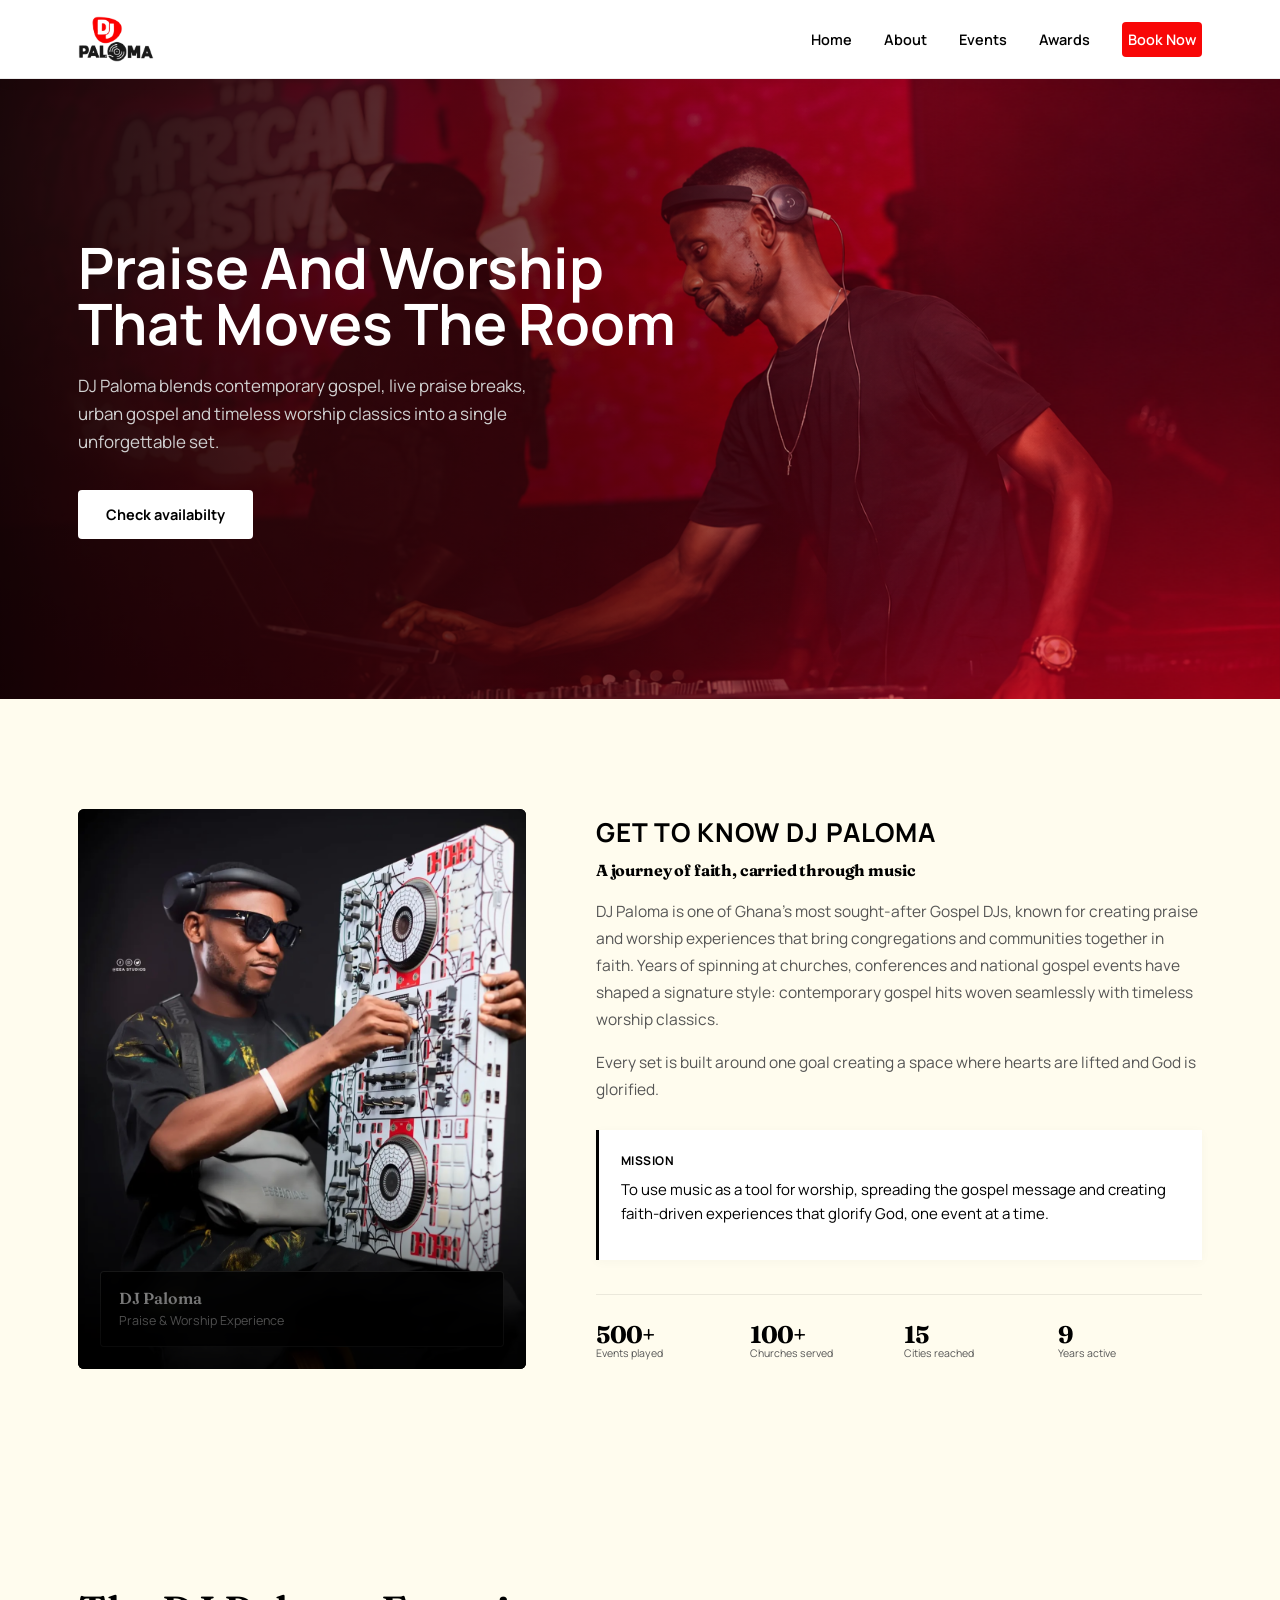
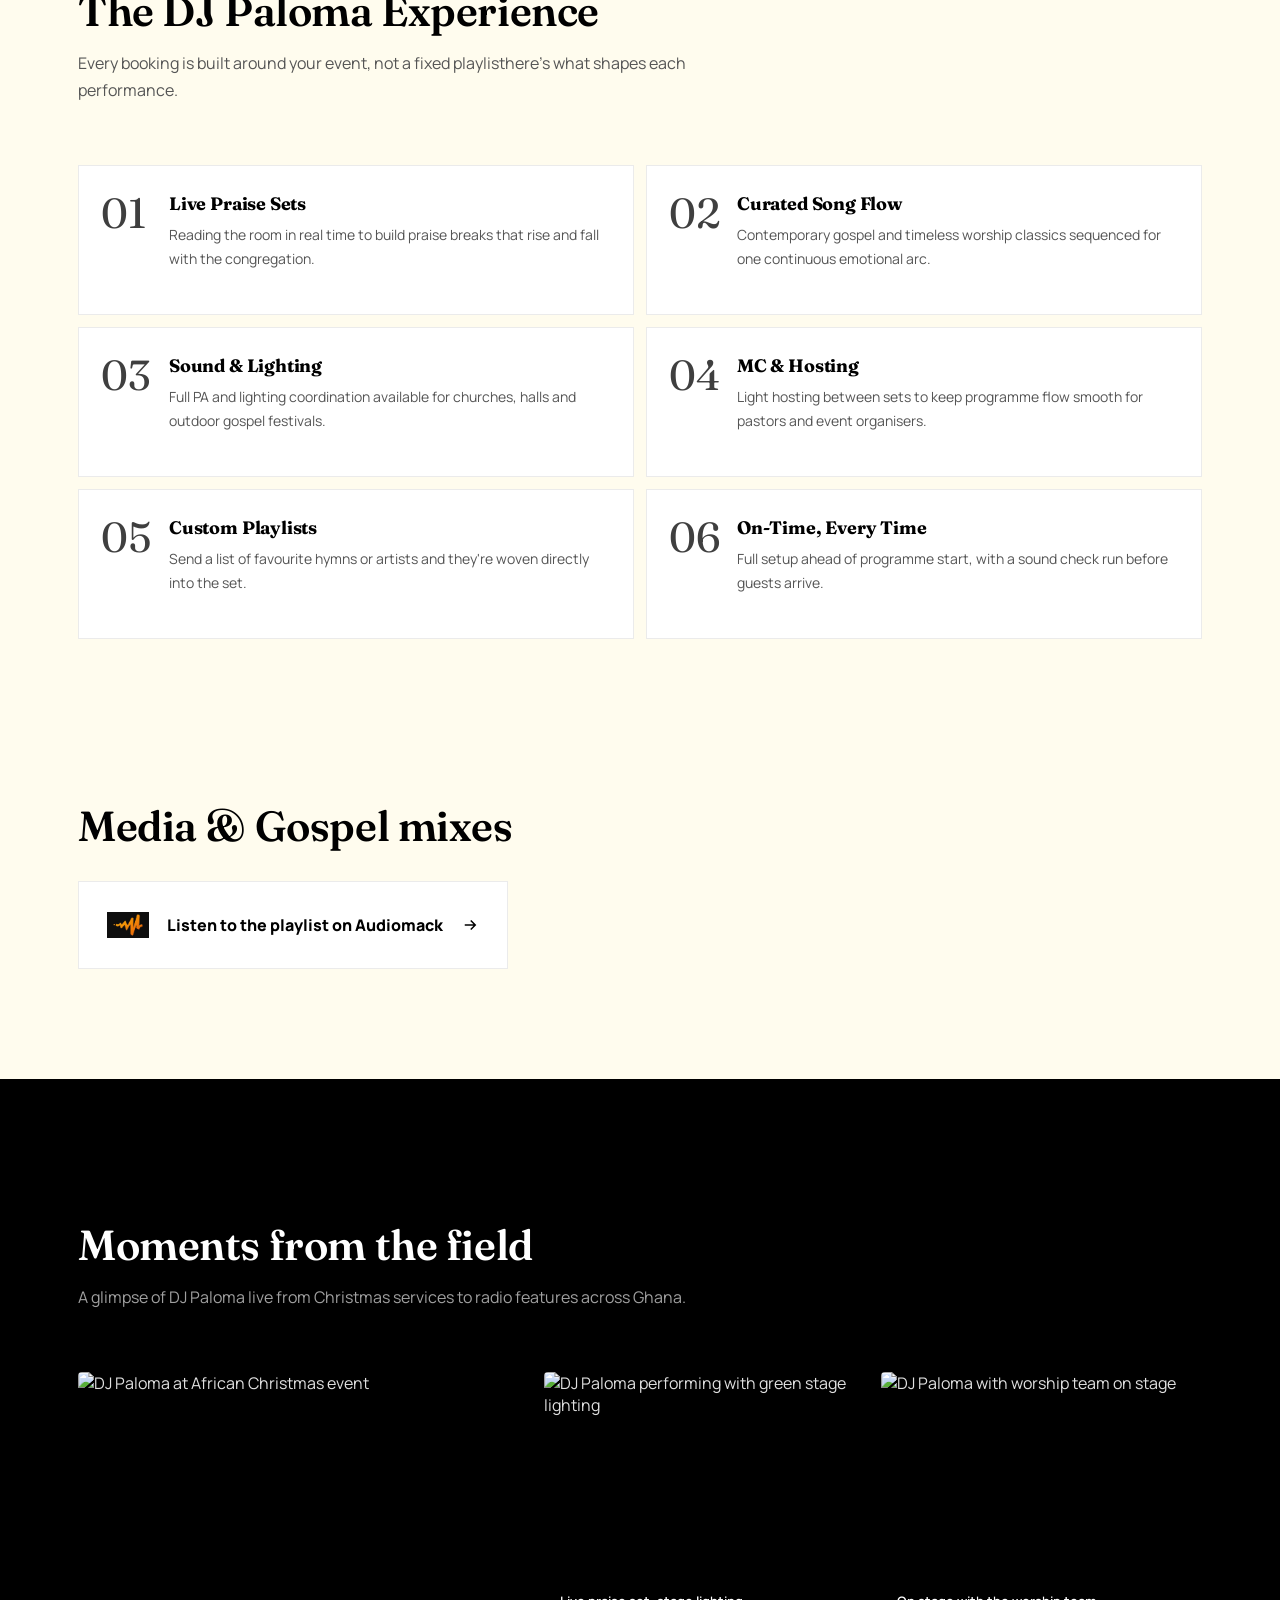
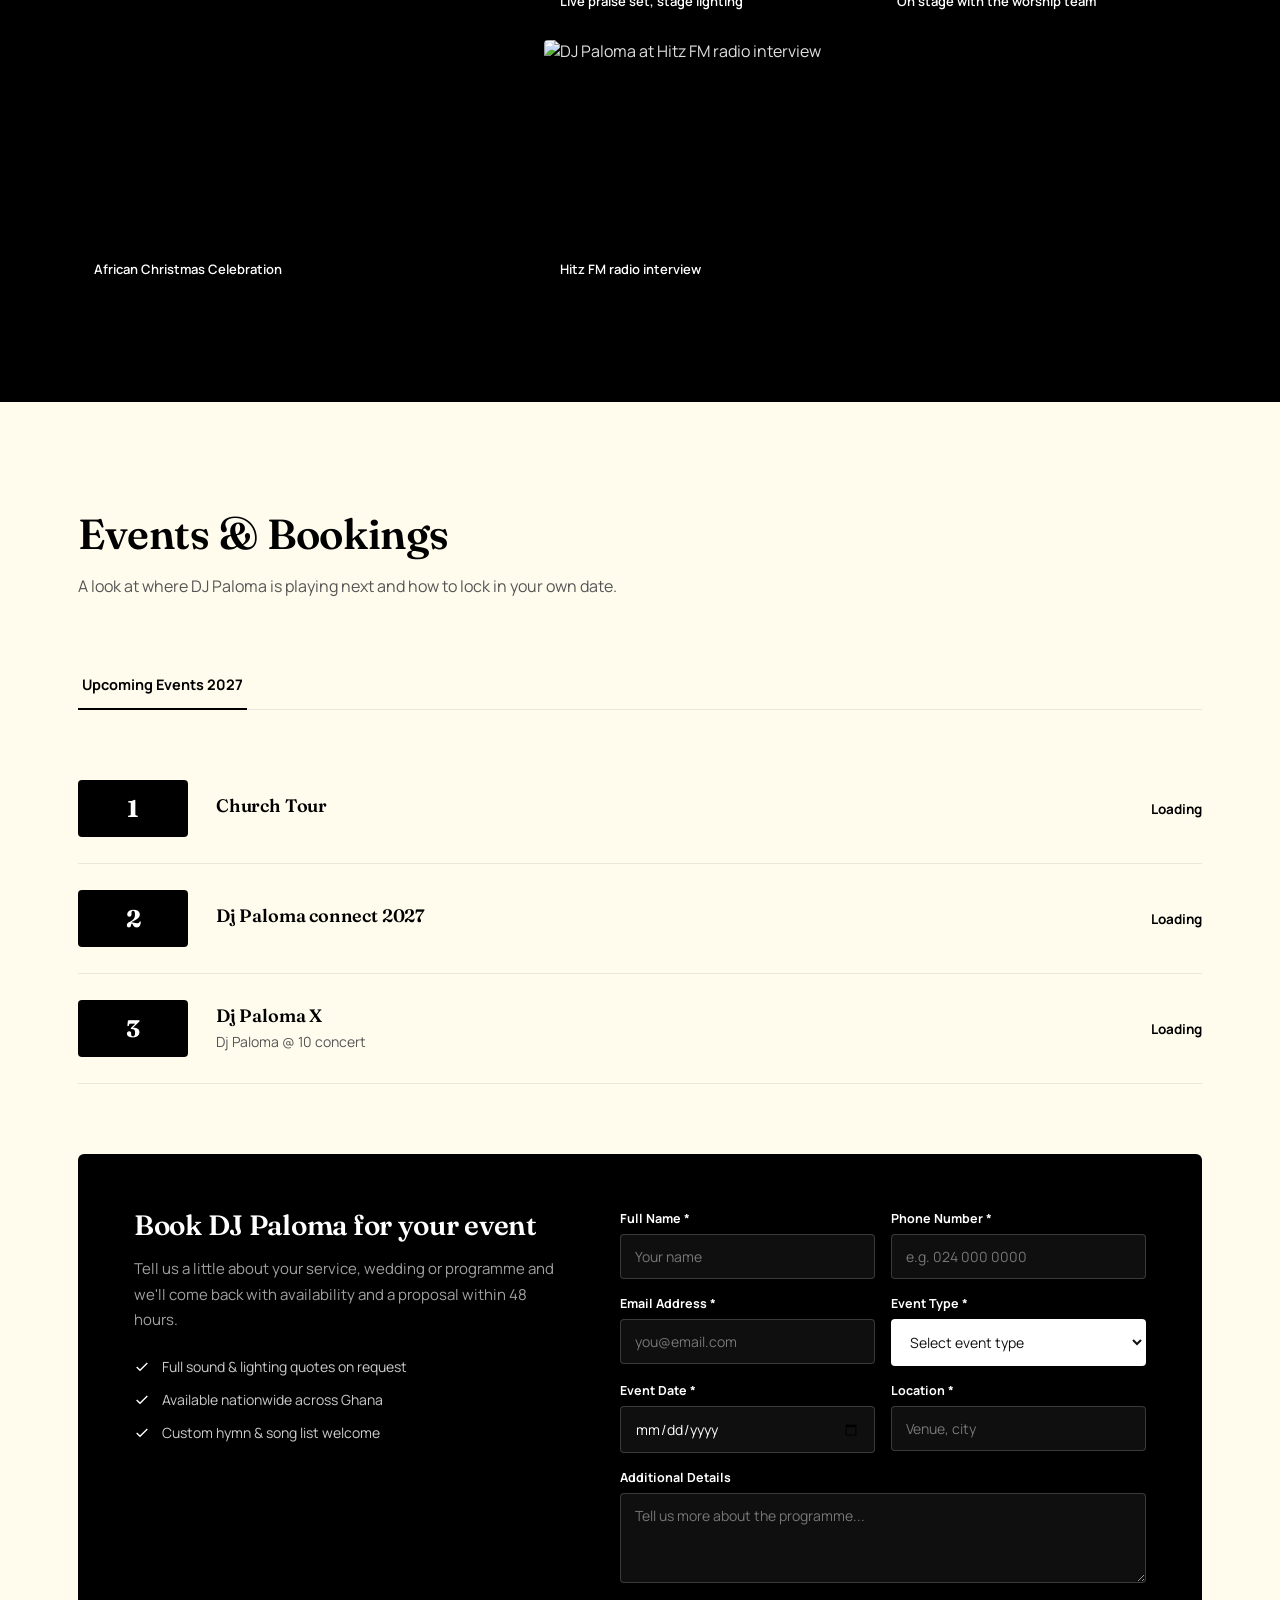
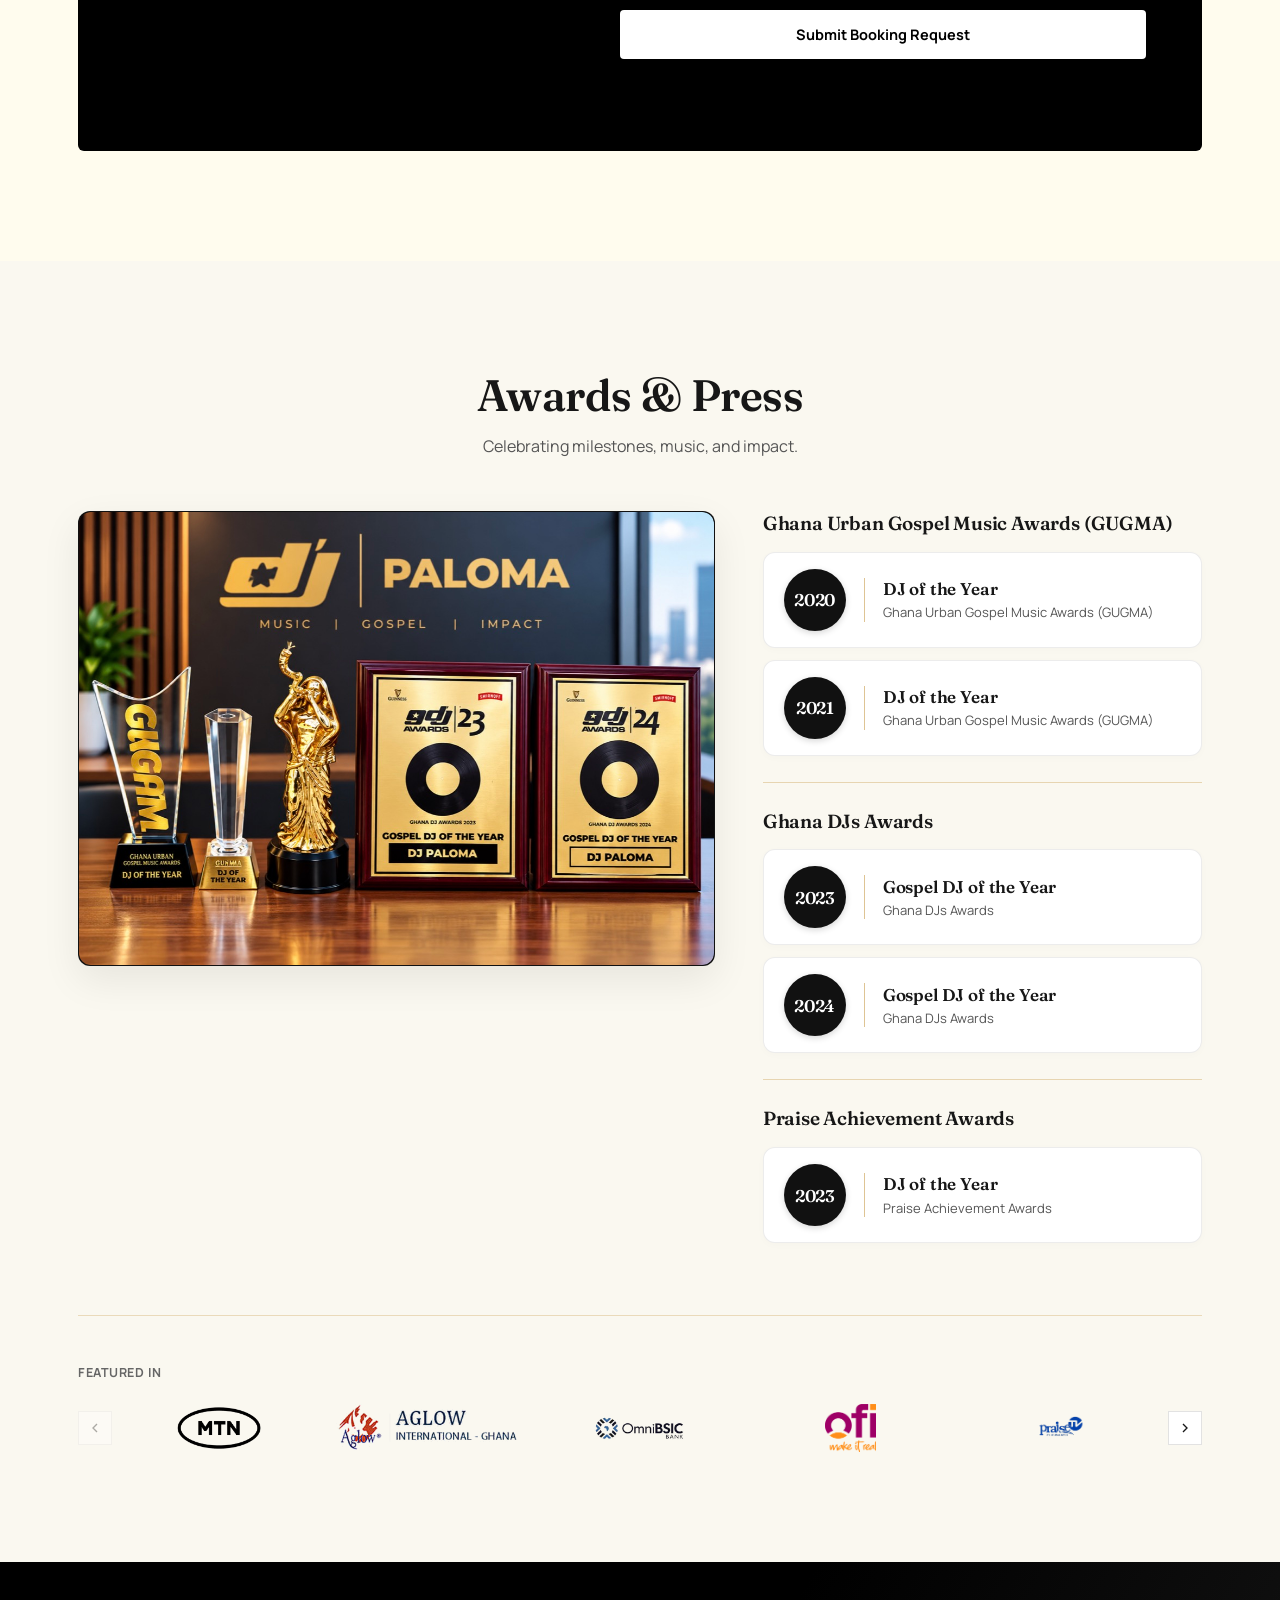
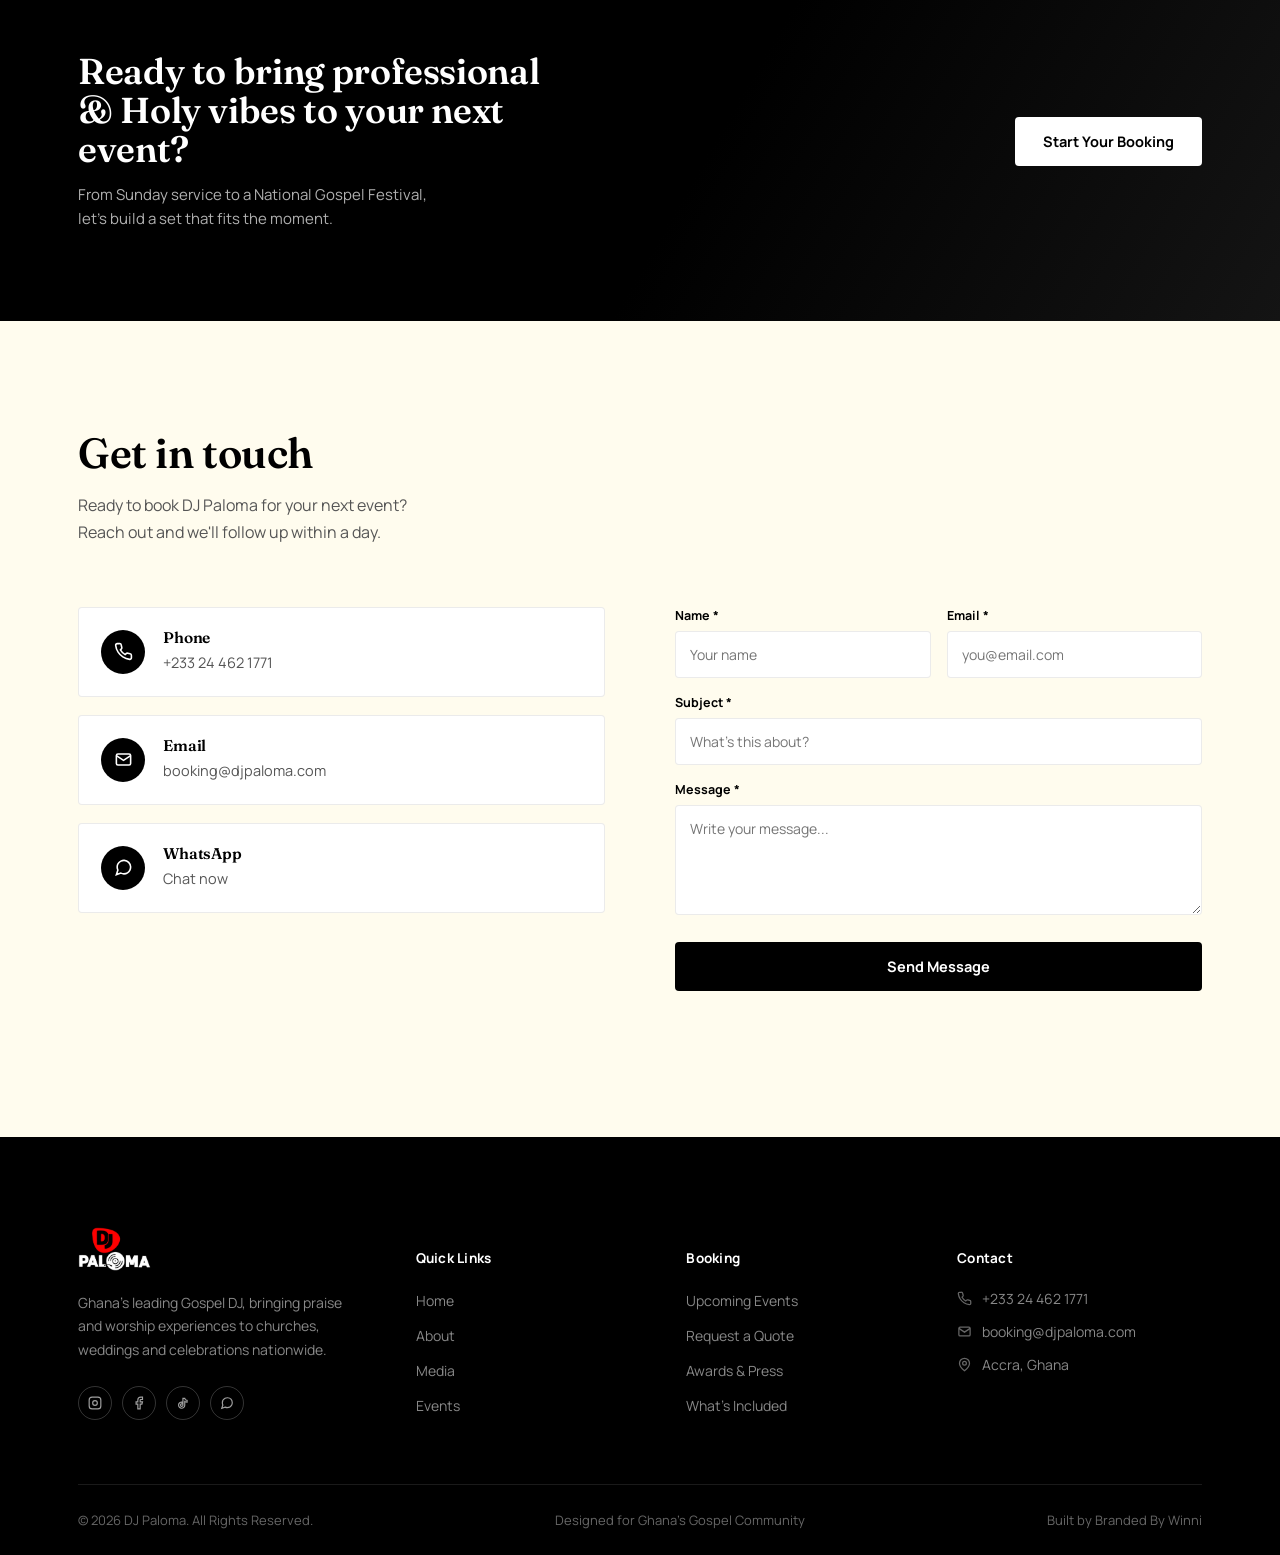
==== commit 570c3344: "Redesign Awards & Press section with editorial layout and updated awards" ====
--- a/index.html
+++ b/index.html
@@ -1,884 +1,2402 @@
 <!DOCTYPE html>
 <html lang="en">
+
 <head>
-<meta charset="UTF-8">
-<meta name="viewport" content="width=device-width, initial-scale=1.0">
-<title>DJ Paloma — Ghana's Gospel DJ | Praise &amp; Worship Experience</title>
-<meta name="description" content="DJ Paloma is Ghana's leading Gospel DJ, bringing praise and worship experiences to churches, weddings and events nationwide.">
-<link rel="preconnect" href="https://fonts.googleapis.com">
-<link rel="preconnect" href="https://fonts.gstatic.com" crossorigin>
-<link href="https://fonts.googleapis.com/css2?family=Fraunces:ital,opsz,wght@0,9..144,400;0,9..144,500;0,9..144,600;0,9..144,700;1,9..144,500&family=Manrope:wght@400;500;600;700;800&display=swap" rel="stylesheet">
-<style>
-  :root{
-    --ink:#000000;
-    --paper:#ffffff;
-    --cream:#fffcee;
-    --accent:#f80707;
-    --accent-hover:#d90505;
-    --dark-950:#000000;
-    --dark-900:#0a0a0a;
-    --dark-800:#141414;
-    --dark-700:#1e1e1e;
-    --dark-600:#282828;
-    --dark-400:#4a4a4a;
-    --line:rgba(0,0,0,0.08);
-    --line-light:rgba(255,255,255,0.12);
-    --muted:#555555;
-    --muted-light:#888888;
-    --radius:4px;
-    --maxw:1180px;
-  }
-  *{box-sizing:border-box;}
-  html{scroll-behavior:smooth;}
-  body{
-    margin:0;
-    font-family:'Manrope',sans-serif;
-    color:var(--ink);
-    background:var(--cream);
-    -webkit-font-smoothing:antialiased;
-  }
-  h1,h2,h3,h4{
-    font-family:'Fraunces',serif;
-    margin:0;
-    font-weight:600;
-    letter-spacing:-0.01em;
-    line-height:1.08;
-  }
-  p{margin:0;}
-  a{color:inherit;text-decoration:none;}
-  img{max-width:100%;display:block;}
-  .wrap{max-width:var(--maxw);margin:0 auto;padding:0 28px;}
-  button{font-family:inherit;cursor:pointer;border:none;background:none;}
-
-  /* ---------- nav ---------- */
-  header.site{
-    position:sticky;top:0;z-index:50;
-    background:#ffffff;
-    border-bottom:1px solid rgba(0,0,0,0.08);
-    box-shadow:0 2px 14px rgba(0,0,0,0.04);
-  }
-  nav.wrap{
-    display:flex;align-items:center;justify-content:space-between;
-    height:78px;
-  }
-  .logo-link{
-    display:inline-flex;align-items:center;text-decoration:none;
-  }
-  .site-logo{
-    height:46px;
-    width:auto;
-    display:block;
-  }
-  .navlinks{display:flex;align-items:center;gap:32px;}
-  .navlinks a{
-    color:#000000;font-size:14.5px;font-weight:600;
-    position:relative;padding:8px 0;
-    transition:color .2s ease;
-  }
-  .navlinks a::after{
-    content:"";position:absolute;left:0;bottom:0;width:0;height:2px;background:var(--accent);
-    transition:width .25s ease;
-  }
-  .navlinks a:hover{color:var(--accent);}
-  .navlinks a:hover::after{width:100%;}
-  .book-btn{
-    background:var(--accent);color:#ffffff;
-    min-width:80px;padding:12px 12px;font-weight:800;font-size:15px;border-radius:var(--radius);text-align:center;
-    border:none;outline:none;box-shadow:none;
-    cursor:pointer;
-    transition:background .2s, transform .2s;
-  }
-  .book-btn::after{display:none !important;}
-  .book-btn:hover{background:var(--accent-hover);transform:translateY(-1px);}
-  .navlinks a.book-btn{color:#ffffff;}
-  .navtoggle{display:none;background:none;color:#000000;cursor:pointer;}
-
-  /* ---------- hero ---------- */
-  .hero{
-    position:relative;
-    background:#000000;
-    overflow:hidden;
-    min-height:620px;
-    display:flex;align-items:center;
-  }
-  .hero-photo{
-    position:absolute;inset:0;
-    background-image:url('Images/hero.png');
-    background-size:cover;
-    background-position:right center;
-    background-repeat:no-repeat;
-  }
-  .hero-photo::after{
-    content:"";position:absolute;inset:0;
-    background:linear-gradient(90deg, rgba(0,0,0,0.88) 0%, rgba(0,0,0,0.5) 45%, transparent 75%);
-  }
-  .hero .wrap{position:relative;z-index:2;padding-top:80px;padding-bottom:80px;width:100%;}
-  .slide-track{position:relative;min-height:300px;}
-  .slide{
-    position:absolute;inset:0;opacity:0;visibility:hidden;transform:translateY(14px);
-    transition:opacity .6s ease,transform .6s ease;
-    max-width:640px;
-  }
-  .slide.active{opacity:1;visibility:visible;transform:translateY(0);position:relative;}
-  .eyebrow-bar{display:flex;align-items:center;gap:10px;margin-bottom:22px;}
-  .eyebrow-bar .dash{width:24px;height:2px;background:var(--accent);}
-  .eyebrow-bar span{color:#ffffff;font-size:13px;font-weight:700;letter-spacing:.06em;text-transform:uppercase;}
-  .slide strong{
-    display:block;
-    text-align:left;
-    font-size:clamp(35px,5.4vw,57px);
-    line-height:calc(1.08em - 5px);
-    color:#ffffff;
-    font-weight:650;
-  }
-  .slide strong em{font-style:italic;color:#ffffff;font-weight:500;}
-  .slide p.lede{
-    margin-top:20px;color:#d0d0d0;font-size:17px;line-height:1.65;max-width:480px;
-  }
-  .hero-ctas{display:flex;gap:16px;margin-top:34px;flex-wrap:wrap;}
-  .btn-primary{
-    background:#ffffff;color:#000000;padding:15px 28px;font-weight:700;font-size:14.5px;border-radius:var(--radius);border:none;outline:none;
-    transition:transform .2s,background .2s;
-  }
-  .btn-primary:hover{background:#eaeaea;transform:translateY(-2px);}
-  .btn-ghost{
-    border:1px solid rgba(255,255,255,0.4);color:#ffffff;padding:14px 26px;font-weight:600;font-size:14.5px;border-radius:var(--radius);
-    transition:border-color .2s,background .2s;
-  }
-  .btn-ghost:hover{border-color:#ffffff;background:rgba(255,255,255,0.1);}
-  .slide-dots{display:flex;gap:9px;margin-top:52px;}
-  .slide-dots button{width:28px;height:3px;background:rgba(255,255,255,0.25);border-radius:2px;transition:background .2s;}
-  .slide-dots button.active{background:var(--accent);}
-
-  /* ---------- section shells ---------- */
-  section{padding:110px 0;}
-  .section-head{max-width:620px;margin-bottom:60px;}
-  .kicker{color:#000000;font-weight:700;font-size:13px;display:flex;align-items:center;gap:10px;margin-bottom:16px;letter-spacing:.04em;text-transform:uppercase;}
-  .kicker .dash{width:20px;height:2px;background:var(--accent);}
-  .section-head h2{font-size:clamp(30px,3.4vw,42px);color:var(--ink);}
-  .section-head p{margin-top:16px;color:var(--muted);font-size:16px;line-height:1.7;}
-  #media{padding-top:55px;}
-  .audiomack-link{display:inline-flex;align-items:center;gap:18px;background:#ffffff;border:1px solid var(--line);padding:22px 28px;color:var(--ink);font-size:16px;font-weight:800;transition:background .2s,transform .2s;}
-  .audiomack-link:hover{background:#fff4f1;transform:translateY(-2px);}
-  .audiomack-link img{width:42px;height:42px;display:block;object-fit:contain;}
-  .audiomack-link svg{width:18px;height:18px;}
-  .bg-cream{background:var(--cream);}
-  .bg-violet{background:var(--dark-950);color:#e0e0e0;}
-  .bg-violet .section-head h2{color:#ffffff;}
-  .bg-violet .section-head p{color:#a0a0a0;}
-
-  /* ---------- about ---------- */
-  .about-grid{display:grid;grid-template-columns:.85fr 1.15fr;gap:70px;align-items:center;}
-  .portrait-frame{
-    position:relative;aspect-ratio:4/5;border-radius:6px;overflow:hidden;
-    background:linear-gradient(155deg,var(--dark-800),var(--dark-950) 60%);
-    display:flex;align-items:flex-end;justify-content:center;
-  }
-  .portrait-frame img{
-    position:absolute;inset:0;width:100%;height:100%;object-fit:cover;object-position:center 10%;
-  }
-  .portrait-frame::before{
-    content:"";position:absolute;inset:0;z-index:1;
-    background:linear-gradient(180deg, rgba(0,0,0,0) 65%, rgba(0,0,0,0.82) 100%);
-  }
-  .portrait-tag{
-    position:absolute;bottom:22px;left:22px;right:22px;
-    background:rgba(0,0,0,0.8);backdrop-filter:blur(6px);
-    border:1px solid rgba(255,255,255,0.15);
-    padding:16px 18px;border-radius:4px;color:#ffffff;
-  }
-  .portrait-tag strong{display:block;font-family:'Fraunces',serif;font-size:16px;font-weight:600;}
-  .portrait-tag span{font-size:12.5px;color:#cccccc;}
-  .about-copy .kicker{font-size:26px;line-height:1.1;}
-  .about-copy h3{font-size:16px;margin-bottom:18px;color:var(--ink);font-weight:700;}
-  .about-copy p{color:var(--muted);font-size:15.5px;line-height:1.75;margin-bottom:16px;}
-  .mission-box{
-    border-left:3px solid #000000;
-    padding:18px 22px;background:var(--paper);
-    margin:26px 0 34px;
-    box-shadow:0 2px 10px rgba(0,0,0,0.03);
-  }
-  .mission-box span{color:#000000;font-weight:700;font-size:12px;letter-spacing:.04em;text-transform:uppercase;}
-  .mission-box p{color:var(--ink);font-size:15px;margin-top:8px;line-height:1.6;}
-  .stat-row{display:flex;gap:10px;border-top:1px solid var(--line);padding-top:28px;align-items:flex-end;justify-content:space-between;flex-wrap:nowrap;}
-  .stat{flex:1 1 0;min-width:0;}
-  .stat strong{font-family:'Fraunces',serif;font-size:24px;color:var(--ink);display:block;line-height:1;letter-spacing:-0.04em;}
-  .stat span{font-size:10.5px;color:var(--muted);display:block;line-height:1.3;white-space:nowrap;}
-
-  /* ---------- feature grid ---------- */
-  .feature-grid{display:grid;grid-template-columns:repeat(2,1fr);gap:12px;}
-  .feature-card{background:var(--paper);padding:26px 22px;transition:background .2s;border:1px solid var(--line);min-height:150px;display:flex;align-items:flex-start;gap:16px;}
-  .feature-card:hover{background:rgba(248,7,7,0.12);}
-  .feature-num{font-family:'Fraunces',serif;font-size:42px;line-height:1;color:var(--ink);opacity:.75;min-width:52px;}
-  .feature-card h4{font-size:18px;margin:0 0 8px;color:var(--ink);font-weight:700;line-height:1.3;}
-  .feature-card p{display:block;margin:0;color:var(--muted);font-size:14px;line-height:1.7;}
-
-  /* ---------- why band (3 image cards) ---------- */
-  .why-head{display:flex;justify-content:space-between;align-items:flex-end;margin-bottom:52px;flex-wrap:wrap;gap:20px;}
-  .why-grid{display:grid;grid-template-columns:repeat(3,1fr);gap:28px;}
-  .why-card{background:var(--paper);border:1px solid var(--line);border-radius:4px;overflow:hidden;}
-  .why-media{
-    aspect-ratio:16/10;position:relative;display:flex;align-items:center;justify-content:center;
-    background:linear-gradient(135deg,var(--dark-800),var(--dark-950));
-    background-size:cover;background-position:center;
-  }
-  .why-media::before{
-    content:"";position:absolute;inset:0;
-    background:linear-gradient(200deg, rgba(0,0,0,0.35), rgba(0,0,0,0.75));
-  }
-  .why-media.alt1{background-image:linear-gradient(200deg, rgba(0,0,0,0.4), rgba(0,0,0,0.8)),url('https://gh-djpaloma.vercel.app/images/gallery-3.jpg');}
-  .why-media.alt1::before{content:none;}
-  .why-media.alt2{background-image:linear-gradient(200deg, rgba(0,0,0,0.4), rgba(0,0,0,0.8)),url('https://gh-djpaloma.vercel.app/images/gallery-4.jpg');}
-  .why-media.alt2::before{content:none;}
-  .why-media.main-photo{background-image:linear-gradient(200deg, rgba(0,0,0,0.4), rgba(0,0,0,0.8)),url('https://gh-djpaloma.vercel.app/images/gallery-1.jpg');}
-  .why-media.main-photo::before{content:none;}
-  .why-media svg{width:64px;height:64px;color:#ffffff;position:relative;z-index:1;transition:transform .2s;}
-  .why-card:hover .why-media svg{transform:scale(1.06);}
-  .play-ring{
-    position:absolute;width:64px;height:64px;border-radius:50%;border:1.5px solid rgba(255,255,255,0.4);
-    z-index:1;transition:border-color .2s;
-  }
-  .why-card:hover .play-ring{border-color:#ffffff;}
-  .why-body{padding:26px 26px 30px;}
-  .why-body h4{font-size:17.5px;margin-bottom:10px;}
-  .why-body p{font-size:14px;color:var(--muted);line-height:1.6;margin-bottom:16px;}
-  .why-link{font-size:13px;font-weight:700;color:var(--ink);display:inline-flex;align-items:center;gap:6px;transition:opacity .2s;}
-  .why-link:hover{opacity:0.75;}
-  .why-link svg{width:13px;height:13px;}
-
-  /* ---------- highlights gallery ---------- */
-  .highlights-grid{display:grid;grid-template-columns:1.4fr 1fr 1fr;grid-template-rows:1fr 1fr;gap:16px;height:520px;}
-  .highlights-grid a{position:relative;border-radius:4px;overflow:hidden;display:block;}
-  .highlights-grid a:first-child{grid-row:1/3;}
-  .highlights-grid img{width:100%;height:100%;object-fit:cover;transition:transform .5s ease;}
-  .highlights-grid a:hover img{transform:scale(1.06);}
-  .highlights-grid a::after{
-    content:"";position:absolute;inset:0;
-    background:linear-gradient(0deg, rgba(0,0,0,0.75) 0%, transparent 45%);
-  }
-  .highlights-caption{position:absolute;left:16px;bottom:14px;right:16px;z-index:1;color:#fff;font-size:13px;font-weight:600;}
-  @media(max-width:760px){.highlights-grid{grid-template-columns:1fr 1fr;grid-template-rows:repeat(3,180px);height:auto;}.highlights-grid a:first-child{grid-row:auto;grid-column:1/3;}}
-
-  /* ---------- events ---------- */
-  .events-tabs{display:flex;gap:8px;margin-bottom:44px;border-bottom:1px solid var(--line);}
-  .tab-btn{padding:14px 4px;margin-right:34px;font-size:14.5px;font-weight:700;color:var(--muted);border-bottom:2px solid transparent;position:relative;top:1px;cursor:pointer;}
-  .tab-btn.active{color:var(--ink);border-color:#000000;}
-  .event-list{display:flex;flex-direction:column;}
-  .event-row{
-    display:grid;grid-template-columns:110px 1fr auto;gap:28px;align-items:center;
-    padding:26px 0;border-bottom:1px solid var(--line);
-  }
-  .event-date{
-    text-align:center;background:var(--dark-950);color:#fff;border-radius:4px;padding:14px 8px;
-  }
-  .event-date strong{display:block;font-family:'Fraunces',serif;font-size:24px;color:#ffffff;}
-  .event-date span{font-size:11.5px;color:#999999;letter-spacing:.03em;font-weight:700;}
-  .event-info h4{font-size:18px;margin-bottom:6px;}
-  .event-info p{font-size:14px;color:var(--muted);}
-  .event-info p svg{width:13px;height:13px;margin-right:5px;vertical-align:-2px;}
-  .event-cta{color:var(--ink);font-weight:700;font-size:13.5px;white-space:nowrap;transition:opacity .2s;}
-  .event-cta:hover{opacity:0.75;}
-
-  /* ---------- booking form ---------- */
-  .booking-panel{
-    margin-top:70px;background:var(--dark-950);border-radius:6px;padding:56px;
-    display:grid;grid-template-columns:.9fr 1.1fr;gap:56px;color:#e0e0e0;position:relative;overflow:hidden;
-  }
-  .booking-copy{position:relative;z-index:1;}
-  .booking-copy h3{font-size:28px;color:#ffffff;margin-bottom:16px;}
-  .booking-copy p{color:#a0a0a0;font-size:15px;line-height:1.7;margin-bottom:24px;}
-  .booking-points{list-style:none;padding:0;margin:0;display:flex;flex-direction:column;gap:14px;}
-  .booking-points li{display:flex;gap:12px;font-size:14px;color:#cccccc;align-items:flex-start;}
-  .booking-points svg{width:16px;height:16px;color:#ffffff;flex-shrink:0;margin-top:2px;}
-  form.booking-form{position:relative;z-index:1;display:grid;grid-template-columns:1fr 1fr;gap:16px;}
-  form.booking-form .full{grid-column:1/-1;}
-  .field label{display:block;font-size:12.5px;color:#ffffff;font-weight:700;margin-bottom:7px;}
-  .field input,.field select,.field textarea{
-    width:100%;background:rgba(255,255,255,0.06);border:1px solid rgba(255,255,255,0.18);
-    color:#fff;padding:12px 14px;border-radius:4px;font-family:inherit;font-size:14px;
-  }
-  .field select{background:#ffffff;color:#111111;}
-  .field select option{background:#ffffff;color:#111111;}
-  .field input:focus,.field select:focus,.field textarea:focus{outline:none;border-color:#ffffff;}
-  .field input::placeholder,.field textarea::placeholder{color:#777777;}
-  .field textarea{resize:vertical;min-height:90px;}
-  .submit-btn{
-    background:#ffffff;color:#000000;padding:15px 0;font-weight:700;font-size:14.5px;border-radius:4px;
-    border:none;outline:none;grid-column:1/-1;margin-top:6px;transition:background .2s;cursor:pointer;
-  }
-  .submit-btn:hover{background:#e6e6e6;}
-
-  /* ---------- awards ---------- */
-  .awards-grid{display:grid;grid-template-columns:repeat(3,1fr);gap:28px;margin-bottom:70px;}
-  .award-card{
-    background:var(--paper);border:1px solid var(--line);padding:34px 28px;text-align:left;border-radius:4px;position:relative;
-  }
-  .award-card svg{width:30px;height:30px;color:#000000;margin-bottom:20px;}
-  .award-card h4{font-size:17px;margin-bottom:8px;}
-  .award-card span{font-size:13px;color:var(--muted);}
-  .press-strip{border-top:1px solid var(--line);padding-top:44px;}
-  .press-strip span.label{font-size:12.5px;color:var(--muted);font-weight:700;letter-spacing:.02em;}
-  .press-carousel{display:flex;align-items:center;gap:14px;margin-top:22px;}
-  .press-viewport{overflow:hidden;flex:1;}
-  .press-logos{display:flex;gap:24px;align-items:center;transition:transform .35s ease;}
-  .press-logo{flex:0 0 calc((100% - 96px) / 5);display:flex;align-items:center;justify-content:center;min-width:0;}
-  .press-logos img{width:100%;height:48px;object-fit:contain;}
-  .press-arrow{width:34px;height:34px;display:flex;align-items:center;justify-content:center;flex:0 0 auto;border:1px solid var(--line);background:var(--paper);color:var(--ink);}
-  .press-arrow:hover{background:var(--cream);}
-  .press-arrow:disabled{opacity:.35;cursor:default;}
-  .press-arrow svg{width:16px;height:16px;}
-
-  /* ---------- CTA banner ---------- */
-  .cta-band{
-    background:linear-gradient(120deg,var(--dark-950) 55%,var(--dark-800));
-    color:#fff;padding:90px 0;position:relative;overflow:hidden;
-  }
-  .cta-inner{position:relative;z-index:1;display:flex;justify-content:space-between;align-items:center;gap:40px;flex-wrap:wrap;}
-  .cta-inner h2{font-size:clamp(26px,3.2vw,36px);max-width:520px;color:#ffffff;}
-  .cta-inner p{color:#b0b0b0;margin-top:14px;max-width:480px;font-size:15px;line-height:1.6;}
-
-  /* ---------- contact ---------- */
-  .contact-grid{display:grid;grid-template-columns:1fr 1fr;gap:70px;}
-  .contact-cards{display:flex;flex-direction:column;gap:18px;}
-  .contact-card{
-    background:var(--paper);display:flex;gap:18px;align-items:flex-start;padding:22px;border:1px solid var(--line);border-radius:4px;
-  }
-  .contact-card .icon-box{
-    width:44px;height:44px;border-radius:50%;background:var(--dark-950);display:flex;align-items:center;justify-content:center;flex-shrink:0;
-    transition:background .2s;
-  }
-  .contact-card:hover .icon-box{background:#1f1f1f;}
-  .contact-card .icon-box svg{width:19px;height:19px;color:#ffffff;}
-  .contact-card h4{font-size:15.5px;margin-bottom:5px;}
-  .contact-card p,.contact-card a{font-size:14.5px;color:var(--muted);}
-  .contact-form{display:flex;flex-direction:column;gap:16px;}
-  .contact-form .row2{display:grid;grid-template-columns:1fr 1fr;gap:16px;}
-  .contact-form label{font-size:12.5px;font-weight:700;color:var(--ink);margin-bottom:7px;display:block;}
-  .contact-form input,.contact-form textarea{
-    width:100%;border:1px solid var(--line);padding:13px 14px;border-radius:4px;font-family:inherit;font-size:14px;background:var(--paper);
-  }
-  .contact-form input:focus,.contact-form textarea:focus{outline:none;border-color:#000000;}
-  .contact-form textarea{min-height:110px;resize:vertical;}
-  .contact-form .submit-btn{background:var(--dark-950);color:#fff;border:none;cursor:pointer;transition:background .2s;}
-  .contact-form .submit-btn:hover{background:#262626;}
-  .form-trap{position:absolute !important;left:-10000px !important;width:1px !important;height:1px !important;opacity:0 !important;pointer-events:none !important;}
-  .form-status{min-height:20px;margin:0;color:var(--muted);font-size:13px;line-height:1.4;}
-
-  /* ---------- footer ---------- */
-  footer{background:var(--dark-950);color:#a0a0a0;padding-top:90px;}
-  .footer-top{
-    display:grid;grid-template-columns:1.3fr 1fr 1fr 1.1fr;gap:48px;padding-bottom:64px;border-bottom:1px solid rgba(255,255,255,0.1);
-  }
-  .footer-brand .footer-logo{margin-bottom:20px;height:44px;width:auto;display:block;}
-  .footer-brand p{font-size:14px;line-height:1.7;color:#888888;max-width:280px;}
-  .footer-socials{display:flex;gap:10px;margin-top:24px;}
-  .footer-socials a{width:34px;height:34px;border-radius:50%;border:1px solid rgba(255,255,255,0.2);display:flex;align-items:center;justify-content:center;transition:border-color .2s,background .2s;}
-  .footer-socials a:hover{border-color:#ffffff;background:rgba(255,255,255,0.1);}
-  .footer-socials svg{width:14px;height:14px;}
-  footer h5{font-family:'Manrope',sans-serif;color:#fff;font-size:13.5px;font-weight:700;letter-spacing:.02em;margin-bottom:22px;}
-  .footer-col ul{list-style:none;padding:0;margin:0;display:flex;flex-direction:column;gap:13px;}
-  .footer-col a{font-size:14px;color:#888888;transition:color .2s;}
-  .footer-col a:hover{color:#ffffff;}
-  .footer-col .contact-line{display:flex;gap:10px;align-items:flex-start;font-size:14px;color:#888888;margin-bottom:14px;}
-  .footer-col .contact-line svg{width:15px;height:15px;color:#666666;margin-top:2px;flex-shrink:0;}
-  .footer-bottom{
-    display:flex;justify-content:space-between;align-items:center;padding:26px 0;font-size:13px;color:#666666;flex-wrap:wrap;gap:12px;
-  }
-  .back-top{
-    position:fixed;bottom:28px;right:28px;width:46px;height:46px;border-radius:50%;background:#000000;
-    display:flex;align-items:center;justify-content:center;box-shadow:0 8px 22px rgba(0,0,0,0.25);
-    opacity:0;visibility:hidden;transform:translateY(10px);transition:all .3s;z-index:60;
-  }
-  .back-top.show{opacity:1;visibility:visible;transform:translateY(0);}
-  .back-top:hover{background:#222222;}
-  .back-top svg{width:18px;height:18px;color:#ffffff;}
-
-  /* ---------- responsive ---------- */
-  @media(max-width:980px){
-    .about-grid,.contact-grid{grid-template-columns:1fr;gap:44px;}
-    .feature-grid,.why-grid,.awards-grid{grid-template-columns:1fr 1fr;}
-    .footer-top{grid-template-columns:1fr 1fr;}
-    .booking-panel{grid-template-columns:1fr;padding:36px;}
-  }
-  @media(max-width:760px){
-    .hero{min-height:480px;}
-    .hero .wrap{padding-top:42px;padding-bottom:42px;}
-    .hero-photo{background-size:auto 100%;background-position:center center;}
-    .slide strong{font-size:clamp(20px,9vw,32px);line-height:1.02;}
-    .slide p.lede{font-size:15px;line-height:1.55;}
-    .hero-ctas{gap:10px;margin-top:26px;}
-    .navlinks{
-      position:fixed;top:78px;left:0;right:0;
-      background:#ffffff;
-      flex-direction:column;align-items:flex-start;
-      padding:22px 28px 30px;gap:18px;
-      transform:translateY(-140%);
-      transition:transform .3s ease;
-      border-bottom:1px solid rgba(0,0,0,0.08);
-      box-shadow:0 12px 28px rgba(0,0,0,0.1);
-    }
-    .navlinks.open{transform:translateY(0);}
-    .navlinks a{color:#000000;font-size:16px;}
-    .navlinks a.book-btn{width:100%;text-align:center;}
-    .navtoggle{display:block;}
-    .feature-grid,.why-grid,.awards-grid{grid-template-columns:1fr;}
-    .footer-top{grid-template-columns:1fr;}
-    .event-row{grid-template-columns:70px 1fr;}
-    .event-cta{grid-column:1/-1;}
-    form.booking-form,.contact-form .row2{grid-template-columns:1fr;}
-    .stat-row{flex-wrap:wrap;gap:20px;}
-    .stat{flex:0 0 45%;}
-    .why-head{align-items:flex-start;}
-    .press-logo{flex-basis:calc((100% - 24px) / 2);}
-  }
-
-</style>
+  <meta charset="UTF-8">
+  <meta name="viewport" content="width=device-width, initial-scale=1.0">
+  <title>DJ Paloma — Ghana's Gospel DJ | Praise &amp; Worship Experience</title>
+  <meta name="description"
+    content="DJ Paloma is Ghana's leading Gospel DJ, bringing praise and worship experiences to churches, weddings and events nationwide.">
+  <link rel="preconnect" href="https://fonts.googleapis.com">
+  <link rel="preconnect" href="https://fonts.gstatic.com" crossorigin>
+  <link
+    href="https://fonts.googleapis.com/css2?family=Fraunces:ital,opsz,wght@0,9..144,400;0,9..144,500;0,9..144,600;0,9..144,700;1,9..144,500&family=Manrope:wght@400;500;600;700;800&display=swap"
+    rel="stylesheet">
+  <style>
+    :root {
+      --ink: #000000;
+      --paper: #ffffff;
+      --cream: #fffcee;
+      --accent: #f80707;
+      --accent-hover: #d90505;
+      --dark-950: #000000;
+      --dark-900: #0a0a0a;
+      --dark-800: #141414;
+      --dark-700: #1e1e1e;
+      --dark-600: #282828;
+      --dark-400: #4a4a4a;
+      --line: rgba(0, 0, 0, 0.08);
+      --line-light: rgba(255, 255, 255, 0.12);
+      --muted: #555555;
+      --muted-light: #888888;
+      --radius: 4px;
+      --maxw: 1180px;
+    }
+
+    * {
+      box-sizing: border-box;
+    }
+
+    html {
+      scroll-behavior: smooth;
+    }
+
+    body {
+      margin: 0;
+      font-family: 'Manrope', sans-serif;
+      color: var(--ink);
+      background: var(--cream);
+      -webkit-font-smoothing: antialiased;
+    }
+
+    h1,
+    h2,
+    h3,
+    h4 {
+      font-family: 'Fraunces', serif;
+      margin: 0;
+      font-weight: 600;
+      letter-spacing: -0.01em;
+      line-height: 1.08;
+    }
+
+    p {
+      margin: 0;
+    }
+
+    a {
+      color: inherit;
+      text-decoration: none;
+    }
+
+    img {
+      max-width: 100%;
+      display: block;
+    }
+
+    .wrap {
+      max-width: var(--maxw);
+      margin: 0 auto;
+      padding: 0 28px;
+    }
+
+    button {
+      font-family: inherit;
+      cursor: pointer;
+      border: none;
+      background: none;
+    }
+
+    /* ---------- nav ---------- */
+    header.site {
+      position: sticky;
+      top: 0;
+      z-index: 50;
+      background: #ffffff;
+      border-bottom: 1px solid rgba(0, 0, 0, 0.08);
+      box-shadow: 0 2px 14px rgba(0, 0, 0, 0.04);
+    }
+
+    nav.wrap {
+      display: flex;
+      align-items: center;
+      justify-content: space-between;
+      height: 78px;
+    }
+
+    .logo-link {
+      display: inline-flex;
+      align-items: center;
+      text-decoration: none;
+    }
+
+    .site-logo {
+      height: 46px;
+      width: auto;
+      display: block;
+    }
+
+    .navlinks {
+      display: flex;
+      align-items: center;
+      gap: 32px;
+    }
+
+    .navlinks a {
+      color: #000000;
+      font-size: 14.5px;
+      font-weight: 600;
+      position: relative;
+      padding: 8px 0;
+      transition: color .2s ease;
+    }
+
+    .navlinks a::after {
+      content: "";
+      position: absolute;
+      left: 0;
+      bottom: 0;
+      width: 0;
+      height: 2px;
+      background: var(--accent);
+      transition: width .25s ease;
+    }
+
+    .navlinks a:hover {
+      color: var(--accent);
+    }
+
+    .navlinks a:hover::after {
+      width: 100%;
+    }
+
+    .book-btn {
+      background: var(--accent);
+      color: #ffffff;
+      min-width: 80px;
+      padding: 12px 12px;
+      font-weight: 800;
+      font-size: 15px;
+      border-radius: var(--radius);
+      text-align: center;
+      border: none;
+      outline: none;
+      box-shadow: none;
+      cursor: pointer;
+      transition: background .2s, transform .2s;
+    }
+
+    .book-btn::after {
+      display: none !important;
+    }
+
+    .book-btn:hover {
+      background: var(--accent-hover);
+      transform: translateY(-1px);
+    }
+
+    .navlinks a.book-btn {
+      color: #ffffff;
+    }
+
+    .navtoggle {
+      display: none;
+      background: none;
+      color: #000000;
+      cursor: pointer;
+    }
+
+    /* ---------- hero ---------- */
+    .hero {
+      position: relative;
+      background: #000000;
+      overflow: hidden;
+      min-height: 620px;
+      display: flex;
+      align-items: center;
+    }
+
+    .hero-photo {
+      position: absolute;
+      inset: 0;
+      background-image: url('Images/hero.png');
+      background-size: cover;
+      background-position: right center;
+      background-repeat: no-repeat;
+    }
+
+    .hero-photo::after {
+      content: "";
+      position: absolute;
+      inset: 0;
+      background: linear-gradient(90deg, rgba(0, 0, 0, 0.88) 0%, rgba(0, 0, 0, 0.5) 45%, transparent 75%);
+    }
+
+    .hero .wrap {
+      position: relative;
+      z-index: 2;
+      padding-top: 80px;
+      padding-bottom: 80px;
+      width: 100%;
+    }
+
+    .slide-track {
+      position: relative;
+      min-height: 300px;
+    }
+
+    .slide {
+      position: absolute;
+      inset: 0;
+      opacity: 0;
+      visibility: hidden;
+      transform: translateY(14px);
+      transition: opacity .6s ease, transform .6s ease;
+      max-width: 640px;
+    }
+
+    .slide.active {
+      opacity: 1;
+      visibility: visible;
+      transform: translateY(0);
+      position: relative;
+    }
+
+    .eyebrow-bar {
+      display: flex;
+      align-items: center;
+      gap: 10px;
+      margin-bottom: 22px;
+    }
+
+    .eyebrow-bar .dash {
+      width: 24px;
+      height: 2px;
+      background: var(--accent);
+    }
+
+    .eyebrow-bar span {
+      color: #ffffff;
+      font-size: 13px;
+      font-weight: 700;
+      letter-spacing: .06em;
+      text-transform: uppercase;
+    }
+
+    .slide strong {
+      display: block;
+      text-align: left;
+      font-size: clamp(35px, 5.4vw, 57px);
+      line-height: calc(1.08em - 5px);
+      color: #ffffff;
+      font-weight: 650;
+    }
+
+    .slide strong em {
+      font-style: italic;
+      color: #ffffff;
+      font-weight: 500;
+    }
+
+    .slide p.lede {
+      margin-top: 20px;
+      color: #d0d0d0;
+      font-size: 17px;
+      line-height: 1.65;
+      max-width: 480px;
+    }
+
+    .hero-ctas {
+      display: flex;
+      gap: 16px;
+      margin-top: 34px;
+      flex-wrap: wrap;
+    }
+
+    .btn-primary {
+      background: #ffffff;
+      color: #000000;
+      padding: 15px 28px;
+      font-weight: 700;
+      font-size: 14.5px;
+      border-radius: var(--radius);
+      border: none;
+      outline: none;
+      transition: transform .2s, background .2s;
+    }
+
+    .btn-primary:hover {
+      background: #eaeaea;
+      transform: translateY(-2px);
+    }
+
+    .btn-ghost {
+      border: 1px solid rgba(255, 255, 255, 0.4);
+      color: #ffffff;
+      padding: 14px 26px;
+      font-weight: 600;
+      font-size: 14.5px;
+      border-radius: var(--radius);
+      transition: border-color .2s, background .2s;
+    }
+
+    .btn-ghost:hover {
+      border-color: #ffffff;
+      background: rgba(255, 255, 255, 0.1);
+    }
+
+    .slide-dots {
+      display: flex;
+      gap: 9px;
+      margin-top: 52px;
+    }
+
+    .slide-dots button {
+      width: 28px;
+      height: 3px;
+      background: rgba(255, 255, 255, 0.25);
+      border-radius: 2px;
+      transition: background .2s;
+    }
+
+    .slide-dots button.active {
+      background: var(--accent);
+    }
+
+    /* ---------- section shells ---------- */
+    section {
+      padding: 110px 0;
+    }
+
+    .section-head {
+      max-width: 620px;
+      margin-bottom: 60px;
+    }
+
+    .kicker {
+      color: #000000;
+      font-weight: 700;
+      font-size: 13px;
+      display: flex;
+      align-items: center;
+      gap: 10px;
+      margin-bottom: 16px;
+      letter-spacing: .04em;
+      text-transform: uppercase;
+    }
+
+    .kicker .dash {
+      width: 20px;
+      height: 2px;
+      background: var(--accent);
+    }
+
+    .section-head h2 {
+      font-size: clamp(30px, 3.4vw, 42px);
+      color: var(--ink);
+    }
+
+    .section-head p {
+      margin-top: 16px;
+      color: var(--muted);
+      font-size: 16px;
+      line-height: 1.7;
+    }
+
+    #media {
+      padding-top: 55px;
+    }
+
+    .audiomack-link {
+      display: inline-flex;
+      align-items: center;
+      gap: 18px;
+      background: #ffffff;
+      border: 1px solid var(--line);
+      padding: 22px 28px;
+      color: var(--ink);
+      font-size: 16px;
+      font-weight: 800;
+      transition: background .2s, transform .2s;
+    }
+
+    .audiomack-link:hover {
+      background: #fff4f1;
+      transform: translateY(-2px);
+    }
+
+    .audiomack-link img {
+      width: 42px;
+      height: 42px;
+      display: block;
+      object-fit: contain;
+    }
+
+    .audiomack-link svg {
+      width: 18px;
+      height: 18px;
+    }
+
+    .bg-cream {
+      background: var(--cream);
+    }
+
+    .bg-violet {
+      background: var(--dark-950);
+      color: #e0e0e0;
+    }
+
+    .bg-violet .section-head h2 {
+      color: #ffffff;
+    }
+
+    .bg-violet .section-head p {
+      color: #a0a0a0;
+    }
+
+    /* ---------- about ---------- */
+    .about-grid {
+      display: grid;
+      grid-template-columns: .85fr 1.15fr;
+      gap: 70px;
+      align-items: center;
+    }
+
+    .portrait-frame {
+      position: relative;
+      aspect-ratio: 4/5;
+      border-radius: 6px;
+      overflow: hidden;
+      background: linear-gradient(155deg, var(--dark-800), var(--dark-950) 60%);
+      display: flex;
+      align-items: flex-end;
+      justify-content: center;
+    }
+
+    .portrait-frame img {
+      position: absolute;
+      inset: 0;
+      width: 100%;
+      height: 100%;
+      object-fit: cover;
+      object-position: center 10%;
+    }
+
+    .portrait-frame::before {
+      content: "";
+      position: absolute;
+      inset: 0;
+      z-index: 1;
+      background: linear-gradient(180deg, rgba(0, 0, 0, 0) 65%, rgba(0, 0, 0, 0.82) 100%);
+    }
+
+    .portrait-tag {
+      position: absolute;
+      bottom: 22px;
+      left: 22px;
+      right: 22px;
+      background: rgba(0, 0, 0, 0.8);
+      backdrop-filter: blur(6px);
+      border: 1px solid rgba(255, 255, 255, 0.15);
+      padding: 16px 18px;
+      border-radius: 4px;
+      color: #ffffff;
+    }
+
+    .portrait-tag strong {
+      display: block;
+      font-family: 'Fraunces', serif;
+      font-size: 16px;
+      font-weight: 600;
+    }
+
+    .portrait-tag span {
+      font-size: 12.5px;
+      color: #cccccc;
+    }
+
+    .about-copy .kicker {
+      font-size: 26px;
+      line-height: 1.1;
+    }
+
+    .about-copy h3 {
+      font-size: 16px;
+      margin-bottom: 18px;
+      color: var(--ink);
+      font-weight: 700;
+    }
+
+    .about-copy p {
+      color: var(--muted);
+      font-size: 15.5px;
+      line-height: 1.75;
+      margin-bottom: 16px;
+    }
+
+    .mission-box {
+      border-left: 3px solid #000000;
+      padding: 18px 22px;
+      background: var(--paper);
+      margin: 26px 0 34px;
+      box-shadow: 0 2px 10px rgba(0, 0, 0, 0.03);
+    }
+
+    .mission-box span {
+      color: #000000;
+      font-weight: 700;
+      font-size: 12px;
+      letter-spacing: .04em;
+      text-transform: uppercase;
+    }
+
+    .mission-box p {
+      color: var(--ink);
+      font-size: 15px;
+      margin-top: 8px;
+      line-height: 1.6;
+    }
+
+    .stat-row {
+      display: flex;
+      gap: 10px;
+      border-top: 1px solid var(--line);
+      padding-top: 28px;
+      align-items: flex-end;
+      justify-content: space-between;
+      flex-wrap: nowrap;
+    }
+
+    .stat {
+      flex: 1 1 0;
+      min-width: 0;
+    }
+
+    .stat strong {
+      font-family: 'Fraunces', serif;
+      font-size: 24px;
+      color: var(--ink);
+      display: block;
+      line-height: 1;
+      letter-spacing: -0.04em;
+    }
+
+    .stat span {
+      font-size: 10.5px;
+      color: var(--muted);
+      display: block;
+      line-height: 1.3;
+      white-space: nowrap;
+    }
+
+    /* ---------- feature grid ---------- */
+    .feature-grid {
+      display: grid;
+      grid-template-columns: repeat(2, 1fr);
+      gap: 12px;
+    }
+
+    .feature-card {
+      background: var(--paper);
+      padding: 26px 22px;
+      transition: background .2s;
+      border: 1px solid var(--line);
+      min-height: 150px;
+      display: flex;
+      align-items: flex-start;
+      gap: 16px;
+    }
+
+    .feature-card:hover {
+      background: rgba(248, 7, 7, 0.12);
+    }
+
+    .feature-num {
+      font-family: 'Fraunces', serif;
+      font-size: 42px;
+      line-height: 1;
+      color: var(--ink);
+      opacity: .75;
+      min-width: 52px;
+    }
+
+    .feature-card h4 {
+      font-size: 18px;
+      margin: 0 0 8px;
+      color: var(--ink);
+      font-weight: 700;
+      line-height: 1.3;
+    }
+
+    .feature-card p {
+      display: block;
+      margin: 0;
+      color: var(--muted);
+      font-size: 14px;
+      line-height: 1.7;
+    }
+
+    /* ---------- why band (3 image cards) ---------- */
+    .why-head {
+      display: flex;
+      justify-content: space-between;
+      align-items: flex-end;
+      margin-bottom: 52px;
+      flex-wrap: wrap;
+      gap: 20px;
+    }
+
+    .why-grid {
+      display: grid;
+      grid-template-columns: repeat(3, 1fr);
+      gap: 28px;
+    }
+
+    .why-card {
+      background: var(--paper);
+      border: 1px solid var(--line);
+      border-radius: 4px;
+      overflow: hidden;
+    }
+
+    .why-media {
+      aspect-ratio: 16/10;
+      position: relative;
+      display: flex;
+      align-items: center;
+      justify-content: center;
+      background: linear-gradient(135deg, var(--dark-800), var(--dark-950));
+      background-size: cover;
+      background-position: center;
+    }
+
+    .why-media::before {
+      content: "";
+      position: absolute;
+      inset: 0;
+      background: linear-gradient(200deg, rgba(0, 0, 0, 0.35), rgba(0, 0, 0, 0.75));
+    }
+
+    .why-media.alt1 {
+      background-image: linear-gradient(200deg, rgba(0, 0, 0, 0.4), rgba(0, 0, 0, 0.8)), url('https://gh-djpaloma.vercel.app/images/gallery-3.jpg');
+    }
+
+    .why-media.alt1::before {
+      content: none;
+    }
+
+    .why-media.alt2 {
+      background-image: linear-gradient(200deg, rgba(0, 0, 0, 0.4), rgba(0, 0, 0, 0.8)), url('https://gh-djpaloma.vercel.app/images/gallery-4.jpg');
+    }
+
+    .why-media.alt2::before {
+      content: none;
+    }
+
+    .why-media.main-photo {
+      background-image: linear-gradient(200deg, rgba(0, 0, 0, 0.4), rgba(0, 0, 0, 0.8)), url('https://gh-djpaloma.vercel.app/images/gallery-1.jpg');
+    }
+
+    .why-media.main-photo::before {
+      content: none;
+    }
+
+    .why-media svg {
+      width: 64px;
+      height: 64px;
+      color: #ffffff;
+      position: relative;
+      z-index: 1;
+      transition: transform .2s;
+    }
+
+    .why-card:hover .why-media svg {
+      transform: scale(1.06);
+    }
+
+    .play-ring {
+      position: absolute;
+      width: 64px;
+      height: 64px;
+      border-radius: 50%;
+      border: 1.5px solid rgba(255, 255, 255, 0.4);
+      z-index: 1;
+      transition: border-color .2s;
+    }
+
+    .why-card:hover .play-ring {
+      border-color: #ffffff;
+    }
+
+    .why-body {
+      padding: 26px 26px 30px;
+    }
+
+    .why-body h4 {
+      font-size: 17.5px;
+      margin-bottom: 10px;
+    }
+
+    .why-body p {
+      font-size: 14px;
+      color: var(--muted);
+      line-height: 1.6;
+      margin-bottom: 16px;
+    }
+
+    .why-link {
+      font-size: 13px;
+      font-weight: 700;
+      color: var(--ink);
+      display: inline-flex;
+      align-items: center;
+      gap: 6px;
+      transition: opacity .2s;
+    }
+
+    .why-link:hover {
+      opacity: 0.75;
+    }
+
+    .why-link svg {
+      width: 13px;
+      height: 13px;
+    }
+
+    /* ---------- highlights gallery ---------- */
+    .highlights-grid {
+      display: grid;
+      grid-template-columns: 1.4fr 1fr 1fr;
+      grid-template-rows: 1fr 1fr;
+      gap: 16px;
+      height: 520px;
+    }
+
+    .highlights-grid a {
+      position: relative;
+      border-radius: 4px;
+      overflow: hidden;
+      display: block;
+    }
+
+    .highlights-grid a:first-child {
+      grid-row: 1/3;
+    }
+
+    .highlights-grid img {
+      width: 100%;
+      height: 100%;
+      object-fit: cover;
+      transition: transform .5s ease;
+    }
+
+    .highlights-grid a:hover img {
+      transform: scale(1.06);
+    }
+
+    .highlights-grid a::after {
+      content: "";
+      position: absolute;
+      inset: 0;
+      background: linear-gradient(0deg, rgba(0, 0, 0, 0.75) 0%, transparent 45%);
+    }
+
+    .highlights-caption {
+      position: absolute;
+      left: 16px;
+      bottom: 14px;
+      right: 16px;
+      z-index: 1;
+      color: #fff;
+      font-size: 13px;
+      font-weight: 600;
+    }
+
+    @media(max-width:760px) {
+      .highlights-grid {
+        grid-template-columns: 1fr 1fr;
+        grid-template-rows: repeat(3, 180px);
+        height: auto;
+      }
+
+      .highlights-grid a:first-child {
+        grid-row: auto;
+        grid-column: 1/3;
+      }
+    }
+
+    /* ---------- events ---------- */
+    .events-tabs {
+      display: flex;
+      gap: 8px;
+      margin-bottom: 44px;
+      border-bottom: 1px solid var(--line);
+    }
+
+    .tab-btn {
+      padding: 14px 4px;
+      margin-right: 34px;
+      font-size: 14.5px;
+      font-weight: 700;
+      color: var(--muted);
+      border-bottom: 2px solid transparent;
+      position: relative;
+      top: 1px;
+      cursor: pointer;
+    }
+
+    .tab-btn.active {
+      color: var(--ink);
+      border-color: #000000;
+    }
+
+    .event-list {
+      display: flex;
+      flex-direction: column;
+    }
+
+    .event-row {
+      display: grid;
+      grid-template-columns: 110px 1fr auto;
+      gap: 28px;
+      align-items: center;
+      padding: 26px 0;
+      border-bottom: 1px solid var(--line);
+    }
+
+    .event-date {
+      text-align: center;
+      background: var(--dark-950);
+      color: #fff;
+      border-radius: 4px;
+      padding: 14px 8px;
+    }
+
+    .event-date strong {
+      display: block;
+      font-family: 'Fraunces', serif;
+      font-size: 24px;
+      color: #ffffff;
+    }
+
+    .event-date span {
+      font-size: 11.5px;
+      color: #999999;
+      letter-spacing: .03em;
+      font-weight: 700;
+    }
+
+    .event-info h4 {
+      font-size: 18px;
+      margin-bottom: 6px;
+    }
+
+    .event-info p {
+      font-size: 14px;
+      color: var(--muted);
+    }
+
+    .event-info p svg {
+      width: 13px;
+      height: 13px;
+      margin-right: 5px;
+      vertical-align: -2px;
+    }
+
+    .event-cta {
+      color: var(--ink);
+      font-weight: 700;
+      font-size: 13.5px;
+      white-space: nowrap;
+      transition: opacity .2s;
+    }
+
+    .event-cta:hover {
+      opacity: 0.75;
+    }
+
+    /* ---------- booking form ---------- */
+    .booking-panel {
+      margin-top: 70px;
+      background: var(--dark-950);
+      border-radius: 6px;
+      padding: 56px;
+      display: grid;
+      grid-template-columns: .9fr 1.1fr;
+      gap: 56px;
+      color: #e0e0e0;
+      position: relative;
+      overflow: hidden;
+    }
+
+    .booking-copy {
+      position: relative;
+      z-index: 1;
+    }
+
+    .booking-copy h3 {
+      font-size: 28px;
+      color: #ffffff;
+      margin-bottom: 16px;
+    }
+
+    .booking-copy p {
+      color: #a0a0a0;
+      font-size: 15px;
+      line-height: 1.7;
+      margin-bottom: 24px;
+    }
+
+    .booking-points {
+      list-style: none;
+      padding: 0;
+      margin: 0;
+      display: flex;
+      flex-direction: column;
+      gap: 14px;
+    }
+
+    .booking-points li {
+      display: flex;
+      gap: 12px;
+      font-size: 14px;
+      color: #cccccc;
+      align-items: flex-start;
+    }
+
+    .booking-points svg {
+      width: 16px;
+      height: 16px;
+      color: #ffffff;
+      flex-shrink: 0;
+      margin-top: 2px;
+    }
+
+    form.booking-form {
+      position: relative;
+      z-index: 1;
+      display: grid;
+      grid-template-columns: 1fr 1fr;
+      gap: 16px;
+    }
+
+    form.booking-form .full {
+      grid-column: 1/-1;
+    }
+
+    .field label {
+      display: block;
+      font-size: 12.5px;
+      color: #ffffff;
+      font-weight: 700;
+      margin-bottom: 7px;
+    }
+
+    .field input,
+    .field select,
+    .field textarea {
+      width: 100%;
+      background: rgba(255, 255, 255, 0.06);
+      border: 1px solid rgba(255, 255, 255, 0.18);
+      color: #fff;
+      padding: 12px 14px;
+      border-radius: 4px;
+      font-family: inherit;
+      font-size: 14px;
+    }
+
+    .field select {
+      background: #ffffff;
+      color: #111111;
+    }
+
+    .field select option {
+      background: #ffffff;
+      color: #111111;
+    }
+
+    .field input:focus,
+    .field select:focus,
+    .field textarea:focus {
+      outline: none;
+      border-color: #ffffff;
+    }
+
+    .field input::placeholder,
+    .field textarea::placeholder {
+      color: #777777;
+    }
+
+    .field textarea {
+      resize: vertical;
+      min-height: 90px;
+    }
+
+    .submit-btn {
+      background: #ffffff;
+      color: #000000;
+      padding: 15px 0;
+      font-weight: 700;
+      font-size: 14.5px;
+      border-radius: 4px;
+      border: none;
+      outline: none;
+      grid-column: 1/-1;
+      margin-top: 6px;
+      transition: background .2s;
+      cursor: pointer;
+    }
+
+    .submit-btn:hover {
+      background: #e6e6e6;
+    }
+
+    /* ---------- awards & press (editorial redesign) ---------- */
+    #awards {
+      background: #FAF8F0;
+      color: #171717;
+      padding: 110px 0;
+    }
+
+    .awards-header {
+      text-align: center;
+      max-width: 680px;
+      margin: 0 auto 52px auto;
+    }
+
+    .awards-gold-dash {
+      width: 48px;
+      height: 2px;
+      background: #C4943D;
+      margin: 0 auto 16px auto;
+    }
+
+    .awards-title {
+      font-family: 'Fraunces', serif;
+      font-size: clamp(32px, 3.8vw, 44px);
+      font-weight: 600;
+      color: #171717;
+      letter-spacing: -0.01em;
+      margin: 0;
+      line-height: 1.1;
+    }
+
+    .awards-subtitle {
+      font-family: 'Manrope', sans-serif;
+      font-size: 16px;
+      color: #555555;
+      margin-top: 14px;
+      line-height: 1.6;
+    }
+
+    .awards-showcase {
+      display: grid;
+      grid-template-columns: 1.45fr 1fr;
+      gap: 48px;
+      align-items: start;
+      margin-bottom: 72px;
+    }
+
+    .awards-photo-col {
+      position: sticky;
+      top: 96px;
+    }
+
+    .awards-photo-frame {
+      position: relative;
+      border-radius: 12px;
+      overflow: hidden;
+      background: #111111;
+      border: 1px solid rgba(23, 23, 23, 0.08);
+      box-shadow: 0 14px 38px rgba(0, 0, 0, 0.08);
+    }
+
+    .awards-real-img {
+      width: 100%;
+      height: auto;
+      display: block;
+      object-fit: cover;
+      border-radius: 12px;
+      transition: transform 0.4s ease;
+    }
+
+    .awards-photo-frame:hover .awards-real-img {
+      transform: scale(1.015);
+    }
+
+    .awards-history-col {
+      display: flex;
+      flex-direction: column;
+      gap: 0;
+    }
+
+    .awards-category-block {
+      display: flex;
+      flex-direction: column;
+      gap: 12px;
+    }
+
+    .awards-cat-title {
+      font-family: 'Fraunces', serif;
+      font-size: 19px;
+      font-weight: 600;
+      color: #171717;
+      margin: 0 0 4px 0;
+      letter-spacing: -0.01em;
+      line-height: 1.3;
+    }
+
+    .awards-cat-divider {
+      border: none;
+      height: 1px;
+      background: #C4943D;
+      opacity: 0.35;
+      margin: 26px 0;
+    }
+
+    .award-editorial-card {
+      background: #ffffff;
+      border: 1px solid rgba(23, 23, 23, 0.08);
+      border-radius: 12px;
+      padding: 16px 20px;
+      display: flex;
+      align-items: center;
+      gap: 18px;
+      box-shadow: 0 2px 8px rgba(0, 0, 0, 0.02);
+      transition: transform 0.2s ease, box-shadow 0.2s ease, border-color 0.2s ease;
+      cursor: default;
+    }
+
+    .award-editorial-card:hover {
+      transform: translateY(-2px);
+      border-color: rgba(196, 148, 61, 0.45);
+      box-shadow: 0 8px 22px rgba(0, 0, 0, 0.05);
+    }
+
+    .award-editorial-card:focus-visible {
+      outline: 2px solid #C4943D;
+      outline-offset: 2px;
+    }
+
+    .award-badge-circle {
+      width: 62px;
+      height: 62px;
+      min-width: 62px;
+      border-radius: 50%;
+      background: #111111;
+      color: #ffffff;
+      display: flex;
+      align-items: center;
+      justify-content: center;
+      font-family: 'Fraunces', serif;
+      font-size: 17px;
+      font-weight: 600;
+      letter-spacing: -0.02em;
+      box-shadow: 0 2px 6px rgba(0, 0, 0, 0.16);
+      flex-shrink: 0;
+      user-select: none;
+    }
+
+    .award-vert-line {
+      width: 1px;
+      height: 44px;
+      background: #C4943D;
+      opacity: 0.55;
+      flex-shrink: 0;
+    }
+
+    .award-text-group {
+      display: flex;
+      flex-direction: column;
+      gap: 4px;
+      min-width: 0;
+    }
+
+    .award-text-title {
+      font-family: 'Fraunces', serif;
+      font-size: 17px;
+      font-weight: 600;
+      color: #171717;
+      margin: 0;
+      line-height: 1.25;
+      letter-spacing: -0.01em;
+    }
+
+    .award-text-org {
+      font-family: 'Manrope', sans-serif;
+      font-size: 13px;
+      color: #555555;
+      margin: 0;
+      line-height: 1.4;
+      overflow-wrap: break-word;
+    }
+
+    /* Press carousel refinement within #awards */
+    #awards .press-strip {
+      border-top: 1px solid rgba(196, 148, 61, 0.3);
+      padding-top: 44px;
+    }
+
+    #awards .press-strip span.label {
+      font-size: 12.5px;
+      color: #666666;
+      font-weight: 700;
+      letter-spacing: .04em;
+      text-transform: uppercase;
+    }
+
+    #awards .press-arrow {
+      border: 1px solid rgba(23, 23, 23, 0.12);
+      background: #ffffff;
+      color: #171717;
+    }
+
+    #awards .press-arrow:hover {
+      background: #eae6da;
+    }
+
+    @media (max-width: 980px) {
+      .awards-showcase {
+        grid-template-columns: 1fr;
+        gap: 40px;
+      }
+
+      .awards-photo-col {
+        position: static;
+      }
+
+      .awards-photo-frame {
+        max-width: 680px;
+        margin: 0 auto;
+      }
+    }
+
+    @media (max-width: 600px) {
+      #awards {
+        padding: 70px 0;
+      }
+
+      .awards-header {
+        margin-bottom: 36px;
+      }
+
+      .awards-title {
+        font-size: 28px;
+      }
+
+      .awards-subtitle {
+        font-size: 14.5px;
+        margin-top: 10px;
+      }
+
+      .award-editorial-card {
+        padding: 13px 15px;
+        gap: 14px;
+      }
+
+      .award-badge-circle {
+        width: 54px;
+        height: 54px;
+        min-width: 54px;
+        font-size: 15px;
+      }
+
+      .award-vert-line {
+        height: 38px;
+      }
+
+      .award-text-title {
+        font-size: 15.5px;
+      }
+
+      .award-text-org {
+        font-size: 12px;
+      }
+    }
+
+    .press-strip {
+      border-top: 1px solid var(--line);
+      padding-top: 44px;
+    }
+
+    .press-strip span.label {
+      font-size: 12.5px;
+      color: var(--muted);
+      font-weight: 700;
+      letter-spacing: .02em;
+    }
+
+    .press-carousel {
+      display: flex;
+      align-items: center;
+      gap: 14px;
+      margin-top: 22px;
+    }
+
+    .press-viewport {
+      overflow: hidden;
+      flex: 1;
+    }
+
+    .press-logos {
+      display: flex;
+      gap: 24px;
+      align-items: center;
+      transition: transform .35s ease;
+    }
+
+    .press-logo {
+      flex: 0 0 calc((100% - 96px) / 5);
+      display: flex;
+      align-items: center;
+      justify-content: center;
+      min-width: 0;
+    }
+
+    .press-logos img {
+      width: 100%;
+      height: 48px;
+      object-fit: contain;
+    }
+
+    .press-arrow {
+      width: 34px;
+      height: 34px;
+      display: flex;
+      align-items: center;
+      justify-content: center;
+      flex: 0 0 auto;
+      border: 1px solid var(--line);
+      background: var(--paper);
+      color: var(--ink);
+    }
+
+    .press-arrow:hover {
+      background: var(--cream);
+    }
+
+    .press-arrow:disabled {
+      opacity: .35;
+      cursor: default;
+    }
+
+    .press-arrow svg {
+      width: 16px;
+      height: 16px;
+    }
+
+    /* ---------- CTA banner ---------- */
+    .cta-band {
+      background: linear-gradient(120deg, var(--dark-950) 55%, var(--dark-800));
+      color: #fff;
+      padding: 90px 0;
+      position: relative;
+      overflow: hidden;
+    }
+
+    .cta-inner {
+      position: relative;
+      z-index: 1;
+      display: flex;
+      justify-content: space-between;
+      align-items: center;
+      gap: 40px;
+      flex-wrap: wrap;
+    }
+
+    .cta-inner h2 {
+      font-size: clamp(26px, 3.2vw, 36px);
+      max-width: 520px;
+      color: #ffffff;
+    }
+
+    .cta-inner p {
+      color: #b0b0b0;
+      margin-top: 14px;
+      max-width: 480px;
+      font-size: 15px;
+      line-height: 1.6;
+    }
+
+    /* ---------- contact ---------- */
+    .contact-grid {
+      display: grid;
+      grid-template-columns: 1fr 1fr;
+      gap: 70px;
+    }
+
+    .contact-cards {
+      display: flex;
+      flex-direction: column;
+      gap: 18px;
+    }
+
+    .contact-card {
+      background: var(--paper);
+      display: flex;
+      gap: 18px;
+      align-items: flex-start;
+      padding: 22px;
+      border: 1px solid var(--line);
+      border-radius: 4px;
+    }
+
+    .contact-card .icon-box {
+      width: 44px;
+      height: 44px;
+      border-radius: 50%;
+      background: var(--dark-950);
+      display: flex;
+      align-items: center;
+      justify-content: center;
+      flex-shrink: 0;
+      transition: background .2s;
+    }
+
+    .contact-card:hover .icon-box {
+      background: #1f1f1f;
+    }
+
+    .contact-card .icon-box svg {
+      width: 19px;
+      height: 19px;
+      color: #ffffff;
+    }
+
+    .contact-card h4 {
+      font-size: 15.5px;
+      margin-bottom: 5px;
+    }
+
+    .contact-card p,
+    .contact-card a {
+      font-size: 14.5px;
+      color: var(--muted);
+    }
+
+    .contact-form {
+      display: flex;
+      flex-direction: column;
+      gap: 16px;
+    }
+
+    .contact-form .row2 {
+      display: grid;
+      grid-template-columns: 1fr 1fr;
+      gap: 16px;
+    }
+
+    .contact-form label {
+      font-size: 12.5px;
+      font-weight: 700;
+      color: var(--ink);
+      margin-bottom: 7px;
+      display: block;
+    }
+
+    .contact-form input,
+    .contact-form textarea {
+      width: 100%;
+      border: 1px solid var(--line);
+      padding: 13px 14px;
+      border-radius: 4px;
+      font-family: inherit;
+      font-size: 14px;
+      background: var(--paper);
+    }
+
+    .contact-form input:focus,
+    .contact-form textarea:focus {
+      outline: none;
+      border-color: #000000;
+    }
+
+    .contact-form textarea {
+      min-height: 110px;
+      resize: vertical;
+    }
+
+    .contact-form .submit-btn {
+      background: var(--dark-950);
+      color: #fff;
+      border: none;
+      cursor: pointer;
+      transition: background .2s;
+    }
+
+    .contact-form .submit-btn:hover {
+      background: #262626;
+    }
+
+    .form-trap {
+      position: absolute !important;
+      left: -10000px !important;
+      width: 1px !important;
+      height: 1px !important;
+      opacity: 0 !important;
+      pointer-events: none !important;
+    }
+
+    .form-status {
+      min-height: 20px;
+      margin: 0;
+      color: var(--muted);
+      font-size: 13px;
+      line-height: 1.4;
+    }
+
+    /* ---------- footer ---------- */
+    footer {
+      background: var(--dark-950);
+      color: #a0a0a0;
+      padding-top: 90px;
+    }
+
+    .footer-top {
+      display: grid;
+      grid-template-columns: 1.3fr 1fr 1fr 1.1fr;
+      gap: 48px;
+      padding-bottom: 64px;
+      border-bottom: 1px solid rgba(255, 255, 255, 0.1);
+    }
+
+    .footer-brand .footer-logo {
+      margin-bottom: 20px;
+      height: 44px;
+      width: auto;
+      display: block;
+    }
+
+    .footer-brand p {
+      font-size: 14px;
+      line-height: 1.7;
+      color: #888888;
+      max-width: 280px;
+    }
+
+    .footer-socials {
+      display: flex;
+      gap: 10px;
+      margin-top: 24px;
+    }
+
+    .footer-socials a {
+      width: 34px;
+      height: 34px;
+      border-radius: 50%;
+      border: 1px solid rgba(255, 255, 255, 0.2);
+      display: flex;
+      align-items: center;
+      justify-content: center;
+      transition: border-color .2s, background .2s;
+    }
+
+    .footer-socials a:hover {
+      border-color: #ffffff;
+      background: rgba(255, 255, 255, 0.1);
+    }
+
+    .footer-socials svg {
+      width: 14px;
+      height: 14px;
+    }
+
+    footer h5 {
+      font-family: 'Manrope', sans-serif;
+      color: #fff;
+      font-size: 13.5px;
+      font-weight: 700;
+      letter-spacing: .02em;
+      margin-bottom: 22px;
+    }
+
+    .footer-col ul {
+      list-style: none;
+      padding: 0;
+      margin: 0;
+      display: flex;
+      flex-direction: column;
+      gap: 13px;
+    }
+
+    .footer-col a {
+      font-size: 14px;
+      color: #888888;
+      transition: color .2s;
+    }
+
+    .footer-col a:hover {
+      color: #ffffff;
+    }
+
+    .footer-col .contact-line {
+      display: flex;
+      gap: 10px;
+      align-items: flex-start;
+      font-size: 14px;
+      color: #888888;
+      margin-bottom: 14px;
+    }
+
+    .footer-col .contact-line svg {
+      width: 15px;
+      height: 15px;
+      color: #666666;
+      margin-top: 2px;
+      flex-shrink: 0;
+    }
+
+    .footer-bottom {
+      display: flex;
+      justify-content: space-between;
+      align-items: center;
+      padding: 26px 0;
+      font-size: 13px;
+      color: #666666;
+      flex-wrap: wrap;
+      gap: 12px;
+    }
+
+    .back-top {
+      position: fixed;
+      bottom: 28px;
+      right: 28px;
+      width: 46px;
+      height: 46px;
+      border-radius: 50%;
+      background: #000000;
+      display: flex;
+      align-items: center;
+      justify-content: center;
+      box-shadow: 0 8px 22px rgba(0, 0, 0, 0.25);
+      opacity: 0;
+      visibility: hidden;
+      transform: translateY(10px);
+      transition: all .3s;
+      z-index: 60;
+    }
+
+    .back-top.show {
+      opacity: 1;
+      visibility: visible;
+      transform: translateY(0);
+    }
+
+    .back-top:hover {
+      background: #222222;
+    }
+
+    .back-top svg {
+      width: 18px;
+      height: 18px;
+      color: #ffffff;
+    }
+
+    /* ---------- responsive ---------- */
+    @media(max-width:980px) {
+
+      .about-grid,
+      .contact-grid {
+        grid-template-columns: 1fr;
+        gap: 44px;
+      }
+
+      .feature-grid,
+      .why-grid,
+      .awards-grid {
+        grid-template-columns: 1fr 1fr;
+      }
+
+      .footer-top {
+        grid-template-columns: 1fr 1fr;
+      }
+
+      .booking-panel {
+        grid-template-columns: 1fr;
+        padding: 36px;
+      }
+    }
+
+    @media(max-width:760px) {
+      .hero {
+        min-height: 480px;
+      }
+
+      .hero .wrap {
+        padding-top: 42px;
+        padding-bottom: 42px;
+      }
+
+      .hero-photo {
+        background-size: auto 100%;
+        background-position: center center;
+      }
+
+      .slide strong {
+        font-size: clamp(20px, 9vw, 32px);
+        line-height: 1.02;
+      }
+
+      .slide p.lede {
+        font-size: 15px;
+        line-height: 1.55;
+      }
+
+      .hero-ctas {
+        gap: 10px;
+        margin-top: 26px;
+      }
+
+      .navlinks {
+        position: fixed;
+        top: 78px;
+        left: 0;
+        right: 0;
+        background: #ffffff;
+        flex-direction: column;
+        align-items: flex-start;
+        padding: 22px 28px 30px;
+        gap: 18px;
+        transform: translateY(-140%);
+        transition: transform .3s ease;
+        border-bottom: 1px solid rgba(0, 0, 0, 0.08);
+        box-shadow: 0 12px 28px rgba(0, 0, 0, 0.1);
+      }
+
+      .navlinks.open {
+        transform: translateY(0);
+      }
+
+      .navlinks a {
+        color: #000000;
+        font-size: 16px;
+      }
+
+      .navlinks a.book-btn {
+        width: 100%;
+        text-align: center;
+      }
+
+      .navtoggle {
+        display: block;
+      }
+
+      .feature-grid,
+      .why-grid,
+      .awards-grid {
+        grid-template-columns: 1fr;
+      }
+
+      .footer-top {
+        grid-template-columns: 1fr;
+      }
+
+      .event-row {
+        grid-template-columns: 70px 1fr;
+      }
+
+      .event-cta {
+        grid-column: 1/-1;
+      }
+
+      form.booking-form,
+      .contact-form .row2 {
+        grid-template-columns: 1fr;
+      }
+
+      .stat-row {
+        flex-wrap: wrap;
+        gap: 20px;
+      }
+
+      .stat {
+        flex: 0 0 45%;
+      }
+
+      .why-head {
+        align-items: flex-start;
+      }
+
+      .press-logo {
+        flex-basis: calc((100% - 24px) / 2);
+      }
+    }
+  </style>
 </head>
+
 <body>
 
-<!-- ================= NAV ================= -->
-<header class="site">
-  <nav class="wrap">
-    <a href="#home" class="logo-link">
-      <img src="Images/logo.png.png" alt="DJ Paloma" class="site-logo">
-    </a>
-    <div class="navlinks" id="navlinks">
-      <a href="#home">Home</a>
-      <a href="#about">About</a>
-      <a href="#events">Events</a>
-      <a href="#awards">Awards</a>
-      <a href="#contact" class="book-btn">Book Now</a>
-    </div>
-    <button class="navtoggle" id="navtoggle" aria-label="Toggle menu">
-      <svg viewBox="0 0 24 24" fill="none" stroke="currentColor" stroke-width="2" width="26" height="26"><path d="M4 6h16M4 12h16M4 18h16"/></svg>
-    </button>
-  </nav>
-</header>
-
-<!-- ================= HERO ================= -->
-<section class="hero" id="home" style="padding:0;">
-  <div class="hero-photo"></div>
-  <div class="wrap">
-    <div class="slide-track">
-      <div class="slide active">
-        <strong>Praise and Worship That moves the room</strong>
-        <p class="lede">DJ Paloma blends contemporary gospel, live praise breaks and timeless worship classics into a single unforgettable set.</p>
-        <div class="hero-ctas">
-          <a href="#contact" class="btn-primary">Check availabilty</a>
+  <!-- ================= NAV ================= -->
+  <header class="site">
+    <nav class="wrap">
+      <a href="#home" class="logo-link">
+        <img src="Images/logo.png.png" alt="DJ Paloma" class="site-logo">
+      </a>
+      <div class="navlinks" id="navlinks">
+        <a href="#home">Home</a>
+        <a href="#about">About</a>
+        <a href="#events">Events</a>
+        <a href="#awards">Awards</a>
+        <a href="#contact" class="book-btn">Book Now</a>
+      </div>
+      <button class="navtoggle" id="navtoggle" aria-label="Toggle menu">
+        <svg viewBox="0 0 24 24" fill="none" stroke="currentColor" stroke-width="2" width="26" height="26">
+          <path d="M4 6h16M4 12h16M4 18h16" />
+        </svg>
+      </button>
+    </nav>
+  </header>
+
+  <!-- ================= HERO ================= -->
+  <section class="hero" id="home" style="padding:0;">
+    <div class="hero-photo"></div>
+    <div class="wrap">
+      <div class="slide-track">
+        <div class="slide active">
+          <strong>Praise And Worship That Moves The Room</strong>
+          <p class="lede">DJ Paloma blends contemporary gospel, live praise breaks, urban gospel and timeless worship
+            classics into a single unforgettable set.</p>
+          <div class="hero-ctas">
+            <a href="#contact" class="btn-primary">Check availabilty</a>
+          </div>
         </div>
       </div>
     </div>
-  </div>
-</section>
-
-<!-- ================= ABOUT ================= -->
-<section id="about">
-  <div class="wrap">
-    <div class="about-grid">
-      <div class="portrait-frame">
-        <img src="Images/about image.PNG" alt="DJ Paloma - Gospel DJ">
-        <div class="portrait-tag">
-          <strong>DJ Paloma</strong>
-          <span>Praise &amp; Worship Experience</span>
+  </section>
+
+  <!-- ================= ABOUT ================= -->
+  <section id="about">
+    <div class="wrap">
+      <div class="about-grid">
+        <div class="portrait-frame">
+          <img src="Images/about image.PNG" alt="DJ Paloma - Gospel DJ">
+          <div class="portrait-tag">
+            <strong>DJ Paloma</strong>
+            <span>Praise &amp; Worship Experience</span>
+          </div>
         </div>
-      </div>
-      <div class="about-copy">
-        <div class="kicker"></span>Get to Know DJ Paloma</div>
-        <h3>A journey of faith, carried through music</h3>
-        <p>DJ Paloma is one of Ghana's most sought-after Gospel DJs, known for creating praise and worship experiences that bring congregations and communities together in faith. Years of spinning at churches, conferences and national gospel events have shaped a signature style: contemporary gospel hits woven seamlessly with timeless worship classics.</p>
-       <p>Every set is built around one goal creating a space where hearts are lifted and God is glorified.</p>
-        <div class="mission-box">
-          <span>Mission</span>
-          <p>To use music as a tool for worship, spreading the gospel message and creating faith-driven experiences that glorify God, one event at a time.</p>
-        </div>
-        <div class="stat-row">
-          <div class="stat"><strong>500+</strong><span>Events played</span></div>
-          <div class="stat"><strong>100+</strong><span>Churches served</span></div>
-          <div class="stat"><strong>15</strong><span>Cities reached</span></div>
-          <div class="stat"><strong>9</strong><span>Years active</span></div>
+        <div class="about-copy">
+          <div class="kicker"></span>Get to Know DJ Paloma</div>
+          <h3>A journey of faith, carried through music</h3>
+          <p>DJ Paloma is one of Ghana's most sought-after Gospel DJs, known for creating praise and worship experiences
+            that bring congregations and communities together in faith. Years of spinning at churches, conferences and
+            national gospel events have shaped a signature style: contemporary gospel hits woven seamlessly with
+            timeless worship classics.</p>
+          <p>Every set is built around one goal creating a space where hearts are lifted and God is glorified.</p>
+          <div class="mission-box">
+            <span>Mission</span>
+            <p>To use music as a tool for worship, spreading the gospel message and creating faith-driven experiences
+              that glorify God, one event at a time.</p>
+          </div>
+          <div class="stat-row">
+            <div class="stat"><strong>500+</strong><span>Events played</span></div>
+            <div class="stat"><strong>100+</strong><span>Churches served</span></div>
+            <div class="stat"><strong>15</strong><span>Cities reached</span></div>
+            <div class="stat"><strong>9</strong><span>Years active</span></div>
+          </div>
         </div>
       </div>
     </div>
-  </div>
-</section>
-
-<!-- ================= EXPERIENCE (feature grid) ================= -->
-<section class="bg-cream" id="experience">
-  <div class="wrap">
-    <div class="section-head">
-      <h2>The DJ Paloma Experience</h2>
-      <p>Every booking is built around your event, not a fixed playlisthere's what shapes each performance.</p>
-    </div>
-    <div class="feature-grid">
-      <div class="feature-card">
-        <span class="feature-num">01</span>
-        <div class="feature-copy">
-          <h4>Live Praise Sets</h4>
-          <p>Reading the room in real time to build praise breaks that rise and fall with the congregation.</p>
+  </section>
+
+  <!-- ================= EXPERIENCE (feature grid) ================= -->
+  <section class="bg-cream" id="experience">
+    <div class="wrap">
+      <div class="section-head">
+        <h2>The DJ Paloma Experience</h2>
+        <p>Every booking is built around your event, not a fixed playlisthere's what shapes each performance.</p>
+      </div>
+      <div class="feature-grid">
+        <div class="feature-card">
+          <span class="feature-num">01</span>
+          <div class="feature-copy">
+            <h4>Live Praise Sets</h4>
+            <p>Reading the room in real time to build praise breaks that rise and fall with the congregation.</p>
+          </div>
         </div>
-      </div>
-      <div class="feature-card">
-        <span class="feature-num">02</span>
-        <div class="feature-copy">
-          <h4>Curated Song Flow</h4>
-          <p>Contemporary gospel and timeless worship classics sequenced for one continuous emotional arc.</p>
+        <div class="feature-card">
+          <span class="feature-num">02</span>
+          <div class="feature-copy">
+            <h4>Curated Song Flow</h4>
+            <p>Contemporary gospel and timeless worship classics sequenced for one continuous emotional arc.</p>
+          </div>
         </div>
-      </div>
-      <div class="feature-card">
-        <span class="feature-num">03</span>
-        <div class="feature-copy">
-          <h4>Sound &amp; Lighting</h4>
-          <p>Full PA and lighting coordination available for churches, halls and outdoor gospel festivals.</p>
+        <div class="feature-card">
+          <span class="feature-num">03</span>
+          <div class="feature-copy">
+            <h4>Sound &amp; Lighting</h4>
+            <p>Full PA and lighting coordination available for churches, halls and outdoor gospel festivals.</p>
+          </div>
         </div>
-      </div>
-      <div class="feature-card">
-        <span class="feature-num">04</span>
-        <div class="feature-copy">
-          <h4>MC &amp; Hosting</h4>
-          <p>Light hosting between sets to keep programme flow smooth for pastors and event organisers.</p>
+        <div class="feature-card">
+          <span class="feature-num">04</span>
+          <div class="feature-copy">
+            <h4>MC &amp; Hosting</h4>
+            <p>Light hosting between sets to keep programme flow smooth for pastors and event organisers.</p>
+          </div>
         </div>
-      </div>
-      <div class="feature-card">
-        <span class="feature-num">05</span>
-        <div class="feature-copy">
-          <h4>Custom Playlists</h4>
-          <p>Send a list of favourite hymns or artists and they're woven directly into the set.</p>
+        <div class="feature-card">
+          <span class="feature-num">05</span>
+          <div class="feature-copy">
+            <h4>Custom Playlists</h4>
+            <p>Send a list of favourite hymns or artists and they're woven directly into the set.</p>
+          </div>
         </div>
-      </div>
-      <div class="feature-card">
-        <span class="feature-num">06</span>
-        <div class="feature-copy">
-          <h4>On-Time, Every Time</h4>
-          <p>Full setup ahead of programme start, with a sound check run before guests arrive.</p>
+        <div class="feature-card">
+          <span class="feature-num">06</span>
+          <div class="feature-copy">
+            <h4>On-Time, Every Time</h4>
+            <p>Full setup ahead of programme start, with a sound check run before guests arrive.</p>
+          </div>
         </div>
       </div>
     </div>
-  </div>
-</section>
-
-<!-- ================= MEDIA ================= -->
-<section id="media">
-  <div class="wrap">
-    <div class="section-head" style="margin-bottom:32px;">
-      <h2>Media &amp; Gospel mixes</h2>
-    </div>
-    <a class="audiomack-link" href="https://audiomack.com/invites/37723125" target="_blank" rel="noopener noreferrer">
-      <img src="Images/audiomack.jpg" alt="Audiomack logo">
-      <span>Listen to the playlist on Audiomack</span>
-      <svg viewBox="0 0 24 24" fill="none" stroke="currentColor" stroke-width="2"><path d="M5 12h14M13 6l6 6-6 6"/></svg>
-    </a>
-  </div>
-</section>
-
-<!-- ================= EVENT HIGHLIGHTS ================= -->
-<section class="bg-violet">
-  <div class="wrap">
-    <div class="section-head">
-      <div class="kicker">Event Highlights</div>
-      <h2>Moments from the field</h2>
-      <p>A glimpse of DJ Paloma live from Christmas services to radio features across Ghana.</p>
-    </div>
-    <div class="highlights-grid">
-      <a href="https://instagram.com/gh.djpaloma">
-        <img src="https://gh-djpaloma.vercel.app/images/gallery-1.jpg" alt="DJ Paloma at African Christmas event">
-        <span class="highlights-caption">African Christmas Celebration</span>
-      </a>
-      <a href="https://instagram.com/gh.djpaloma">
-        <img src="https://gh-djpaloma.vercel.app/images/gallery-2.jpg" alt="DJ Paloma performing with green stage lighting">
-        <span class="highlights-caption">Live praise set, stage lighting</span>
-      </a>
-      <a href="https://instagram.com/gh.djpaloma">
-        <img src="https://gh-djpaloma.vercel.app/images/gallery-4.jpg" alt="DJ Paloma with worship team on stage">
-        <span class="highlights-caption">On stage with the worship team</span>
-      </a>
-      <a href="https://instagram.com/gh.djpaloma" style="grid-column:2/4;">
-        <img src="https://gh-djpaloma.vercel.app/images/gallery-3.jpg" alt="DJ Paloma at Hitz FM radio interview">
-        <span class="highlights-caption">Hitz FM radio interview</span>
+  </section>
+
+  <!-- ================= MEDIA ================= -->
+  <section id="media">
+    <div class="wrap">
+      <div class="section-head" style="margin-bottom:32px;">
+        <h2>Media &amp; Gospel mixes</h2>
+      </div>
+      <a class="audiomack-link" href="https://audiomack.com/invites/37723125" target="_blank" rel="noopener noreferrer">
+        <img src="Images/audiomack.jpg" alt="Audiomack logo">
+        <span>Listen to the playlist on Audiomack</span>
+        <svg viewBox="0 0 24 24" fill="none" stroke="currentColor" stroke-width="2">
+          <path d="M5 12h14M13 6l6 6-6 6" />
+        </svg>
       </a>
     </div>
-  </div>
-</section>
-
-<!-- ================= EVENTS ================= -->
-<section class="bg-cream" id="events">
-  <div class="wrap">
-    <div class="section-head">
-      <h2>Events &amp; Bookings</h2>
-      <p>A look at where DJ Paloma is playing next and how to lock in your own date.</p>
-    </div>
-    <div class="events-tabs">
-      <span class="tab-btn active">Upcoming Events</span>
-      <span class="tab-btn">Past Events</span>
-    </div>
-    <div class="event-list">
-      <div class="event-row">
-        <div class="event-date"><strong>15</strong><span>FEB</span></div>
-        <div class="event-info">
-          <h4>Youth Praise Night</h4>
-          <p><svg viewBox="0 0 24 24" fill="none" stroke="currentColor" stroke-width="2"><path d="M20 10c0 6-8 12-8 12s-8-6-8-12a8 8 0 0 1 16 0z"/><circle cx="12" cy="10" r="3"/></svg>Victory Bible Church, Accra &nbsp;·&nbsp; 6:00 PM – 10:00 PM</p>
-        </div>
-        <a href="#contact" class="event-cta">Reserve a spot</a>
+  </section>
+
+  <!-- ================= EVENT HIGHLIGHTS ================= -->
+  <section class="bg-violet">
+    <div class="wrap">
+      <div class="section-head">
+        <div class="kicker">Event Highlights</div>
+        <h2>Moments from the field</h2>
+        <p>A glimpse of DJ Paloma live from Christmas services to radio features across Ghana.</p>
       </div>
-      <div class="event-row">
-        <div class="event-date"><strong>22</strong><span>FEB</span></div>
-        <div class="event-info">
-          <h4>Gospel Music Festival</h4>
-          <p><svg viewBox="0 0 24 24" fill="none" stroke="currentColor" stroke-width="2"><path d="M20 10c0 6-8 12-8 12s-8-6-8-12a8 8 0 0 1 16 0z"/><circle cx="12" cy="10" r="3"/></svg>National Theatre, Accra &nbsp;·&nbsp; 4:00 PM – 11:00 PM</p>
-        </div>
-        <a href="#contact" class="event-cta">Reserve a spot</a>
-      </div>
-      <div class="event-row">
-        <div class="event-date"><strong>25</strong><span>DEC</span></div>
-        <div class="event-info">
-          <h4>Christmas Celebration</h4>
-          <p><svg viewBox="0 0 24 24" fill="none" stroke="currentColor" stroke-width="2"><path d="M20 10c0 6-8 12-8 12s-8-6-8-12a8 8 0 0 1 16 0z"/><circle cx="12" cy="10" r="3"/></svg>Lighthouse Chapel, Kumasi &nbsp;·&nbsp; 8:00 PM – 12:00 AM</p>
-        </div>
-        <a href="#contact" class="event-cta">Reserve a spot</a>
+      <div class="highlights-grid">
+        <a href="https://instagram.com/gh.djpaloma">
+          <img src="https://gh-djpaloma.vercel.app/images/gallery-1.jpg" alt="DJ Paloma at African Christmas event">
+          <span class="highlights-caption">African Christmas Celebration</span>
+        </a>
+        <a href="https://instagram.com/gh.djpaloma">
+          <img src="https://gh-djpaloma.vercel.app/images/gallery-2.jpg"
+            alt="DJ Paloma performing with green stage lighting">
+          <span class="highlights-caption">Live praise set, stage lighting</span>
+        </a>
+        <a href="https://instagram.com/gh.djpaloma">
+          <img src="https://gh-djpaloma.vercel.app/images/gallery-4.jpg" alt="DJ Paloma with worship team on stage">
+          <span class="highlights-caption">On stage with the worship team</span>
+        </a>
+        <a href="https://instagram.com/gh.djpaloma" style="grid-column:2/4;">
+          <img src="https://gh-djpaloma.vercel.app/images/gallery-3.jpg" alt="DJ Paloma at Hitz FM radio interview">
+          <span class="highlights-caption">Hitz FM radio interview</span>
+        </a>
       </div>
     </div>
-
-    <div class="booking-panel">
-      <div class="booking-copy">
-        <h3>Book DJ Paloma for your event</h3>
-        <p>Tell us a little about your service, wedding or programme and we'll come back with availability and a proposal within 48 hours.</p>
-        <ul class="booking-points">
-          <li><svg viewBox="0 0 24 24" fill="none" stroke="currentColor" stroke-width="2"><path d="M20 6 9 17l-5-5"/></svg>Full sound &amp; lighting quotes on request</li>
-          <li><svg viewBox="0 0 24 24" fill="none" stroke="currentColor" stroke-width="2"><path d="M20 6 9 17l-5-5"/></svg>Available nationwide across Ghana</li>
-          <li><svg viewBox="0 0 24 24" fill="none" stroke="currentColor" stroke-width="2"><path d="M20 6 9 17l-5-5"/></svg>Custom hymn &amp; song list welcome</li>
-        </ul>
+  </section>
+
+  <!-- ================= EVENTS ================= -->
+  <section class="bg-cream" id="events">
+    <div class="wrap">
+      <div class="section-head">
+        <h2>Events &amp; Bookings</h2>
+        <p>A look at where DJ Paloma is playing next and how to lock in your own date.</p>
       </div>
-      <form class="booking-form" data-cms-form="booking">
-        <div class="field"><label for="booking-name">Full Name *</label><input id="booking-name" name="full_name" type="text" placeholder="Your name" required></div>
-        <div class="field"><label for="booking-phone">Phone Number *</label><input id="booking-phone" name="phone" type="tel" placeholder="e.g. 024 000 0000" required></div>
-        <div class="field"><label for="booking-email">Email Address *</label><input id="booking-email" name="email" type="email" placeholder="you@email.com" required></div>
-        <div class="field">
-          <label for="booking-event-type">Event Type *</label>
-          <select id="booking-event-type" name="event_type" required>
-            <option value="">Select event type</option>
-            <option>Church Service</option>
-            <option>Wedding</option>
-            <option>Conference</option>
-            <option>Concert / Festival</option>
-            <option>Other</option>
-          </select>
+      <div class="events-tabs">
+        <span class="tab-btn active">Upcoming Events 2027</span>
+      </div>
+      <div class="event-list">
+        <div class="event-row">
+          <div class="event-date"><strong>1</strong></div>
+          <div class="event-info">
+            <h4>Church Tour</h4>
+          </div>
+          <a class="event-cta">Loading</a>
         </div>
-        <div class="field"><label for="booking-date">Event Date *</label><input id="booking-date" name="event_date" type="date" required></div>
-        <div class="field"><label for="booking-location">Location *</label><input id="booking-location" name="location" type="text" placeholder="Venue, city" required></div>
-        <div class="field full"><label for="booking-details">Additional Details</label><textarea id="booking-details" name="details" placeholder="Tell us more about the programme..."></textarea></div>
-        <input class="form-trap" name="website" tabindex="-1" autocomplete="off" aria-hidden="true">
-        <button type="submit" class="submit-btn">Submit Booking Request</button>
-        <p class="form-status" role="status" aria-live="polite"></p>
-      </form>
-    </div>
-  </div>
-</section>
-
-<!-- ================= AWARDS ================= -->
-<section id="awards">
-  <div class="wrap">
-    <div class="section-head">
-      <h2>Awards &amp; Press</h2>
-    </div>
-    <div class="awards-grid">
-      <div class="award-card">
-        <svg viewBox="0 0 24 24" fill="none" stroke="currentColor" stroke-width="1.6"><circle cx="12" cy="8" r="6"/><path d="M8.5 13.5 7 22l5-3 5 3-1.5-8.5"/></svg>
-        <h4>Gospel DJ of the Year</h4>
-        <span>Ghana Gospel Music Awards, 2024</span>
+        <div class="event-row">
+          <div class="event-date"><strong>2</strong></div>
+          <div class="event-info">
+            <h4>Dj Paloma connect 2027</h4>
+          </div>
+          <a class="event-cta">Loading</a>
+        </div>
+        <div class="event-row">
+          <div class="event-date"><strong>3</strong></div>
+          <div class="event-info">
+            <h4>Dj Paloma X</h4>
+            <p>Dj Paloma @ 10 concert</p>
+          </div>
+          <a class="event-cta">Loading</a>
+        </div>
       </div>
-      <div class="award-card">
-        <svg viewBox="0 0 24 24" fill="none" stroke="currentColor" stroke-width="1.6"><circle cx="12" cy="8" r="6"/><path d="M8.5 13.5 7 22l5-3 5 3-1.5-8.5"/></svg>
-        <h4>Best Male DJ</h4>
-        <span>Ghana DJ Awards, 2023</span>
-      </div>
-      <div class="award-card">
-        <svg viewBox="0 0 24 24" fill="none" stroke="currentColor" stroke-width="1.6"><circle cx="12" cy="8" r="6"/><path d="M8.5 13.5 7 22l5-3 5 3-1.5-8.5"/></svg>
-        <h4>Excellence in Gospel Music</h4>
-        <span>Christian Music Awards, 2023</span>
+
+      <div class="booking-panel">
+        <div class="booking-copy">
+          <h3>Book DJ Paloma for your event</h3>
+          <p>Tell us a little about your service, wedding or programme and we'll come back with availability and a
+            proposal within 48 hours.</p>
+          <ul class="booking-points">
+            <li><svg viewBox="0 0 24 24" fill="none" stroke="currentColor" stroke-width="2">
+                <path d="M20 6 9 17l-5-5" />
+              </svg>Full sound &amp; lighting quotes on request</li>
+            <li><svg viewBox="0 0 24 24" fill="none" stroke="currentColor" stroke-width="2">
+                <path d="M20 6 9 17l-5-5" />
+              </svg>Available nationwide across Ghana</li>
+            <li><svg viewBox="0 0 24 24" fill="none" stroke="currentColor" stroke-width="2">
+                <path d="M20 6 9 17l-5-5" />
+              </svg>Custom hymn &amp; song list welcome</li>
+          </ul>
+        </div>
+        <form class="booking-form" data-cms-form="booking">
+          <div class="field"><label for="booking-name">Full Name *</label><input id="booking-name" name="full_name"
+              type="text" placeholder="Your name" required></div>
+          <div class="field"><label for="booking-phone">Phone Number *</label><input id="booking-phone" name="phone"
+              type="tel" placeholder="e.g. 024 000 0000" required></div>
+          <div class="field"><label for="booking-email">Email Address *</label><input id="booking-email" name="email"
+              type="email" placeholder="you@email.com" required></div>
+          <div class="field">
+            <label for="booking-event-type">Event Type *</label>
+            <select id="booking-event-type" name="event_type" required>
+              <option value="">Select event type</option>
+              <option>Church Service</option>
+              <option>Wedding</option>
+              <option>Conference</option>
+              <option>Concert / Festival</option>
+              <option>Other</option>
+            </select>
+          </div>
+          <div class="field"><label for="booking-date">Event Date *</label><input id="booking-date" name="event_date"
+              type="date" required></div>
+          <div class="field"><label for="booking-location">Location *</label><input id="booking-location"
+              name="location" type="text" placeholder="Venue, city" required></div>
+          <div class="field full"><label for="booking-details">Additional Details</label><textarea id="booking-details"
+              name="details" placeholder="Tell us more about the programme..."></textarea></div>
+          <input class="form-trap" name="website" tabindex="-1" autocomplete="off" aria-hidden="true">
+          <button type="submit" class="submit-btn">Submit Booking Request</button>
+          <p class="form-status" role="status" aria-live="polite"></p>
+        </form>
       </div>
     </div>
-    <div class="press-strip">
-      <span class="label">Featured In</span>
-      <div class="press-carousel">
-        <button class="press-arrow" id="pressPrev" type="button" aria-label="Previous featured brands" disabled>
-          <svg viewBox="0 0 24 24" fill="none" stroke="currentColor" stroke-width="2"><path d="m15 18-6-6 6-6"/></svg>
-        </button>
-        <div class="press-viewport" id="pressViewport">
-          <div class="press-logos" id="pressLogos">
-            <div class="press-logo"><img src="Images/featured/mtnlogo.png" alt="MTN"></div>
-            <div class="press-logo"><img src="Images/featured/aglow-ghana.png" alt="Aglow Ghana"></div>
-            <div class="press-logo"><img src="Images/featured/omnibisc-bank.png" alt="Omnibisc Bank"></div>
-            <div class="press-logo"><img src="Images/featured/ofi-ghana.png" alt="OFI Ghana"></div>
-            <div class="press-logo"><img src="Images/featured/praise-tv.png" alt="Praise TV"></div>
-            <div class="press-logo"><img src="Images/featured/hitz-fm.png" alt="Hitz FM"></div>
-            <div class="press-logo"><img src="Images/featured/zylofon-media.png" alt="Zylofon Media"></div>
-            <div class="press-logo"><img src="Images/featured/kristocentric.png" alt="Kristocentric"></div>
-            <div class="press-logo"><img src="Images/featured/footprint-tv.png" alt="Footprint TV"></div>
+  </section>
+
+  <!-- ================= AWARDS & PRESS ================= -->
+  <section id="awards">
+    <div class="wrap">
+      <div class="awards-header">
+        <h2 class="awards-title">Awards &amp; Press</h2>
+        <p class="awards-subtitle">Celebrating milestones, music, and impact.</p>
+      </div>
+
+      <div class="awards-showcase">
+        <!-- Left: Large Awards Photograph (~60%) -->
+        <div class="awards-photo-col">
+          <div class="awards-photo-frame">
+            <img src="Images/awards.PNG"
+              alt="DJ Paloma official award trophies and plaques including GUGMA, Ghana DJs Awards, and Praise Achievement Awards"
+              class="awards-real-img" loading="lazy">
           </div>
         </div>
-        <button class="press-arrow" id="pressNext" type="button" aria-label="Next featured brands">
-          <svg viewBox="0 0 24 24" fill="none" stroke="currentColor" stroke-width="2"><path d="m9 18 6-6-6-6"/></svg>
-        </button>
+
+        <!-- Right: Awards History (~40%) -->
+        <div class="awards-history-col">
+
+          <!-- Category 1: GUGMA -->
+          <div class="awards-category-block">
+            <h3 class="awards-cat-title">Ghana Urban Gospel Music Awards (GUGMA)</h3>
+
+            <div class="award-editorial-card" tabindex="0">
+              <div class="award-badge-circle">2020</div>
+              <div class="award-vert-line" aria-hidden="true"></div>
+              <div class="award-text-group">
+                <h4 class="award-text-title">DJ of the Year</h4>
+                <p class="award-text-org">Ghana Urban Gospel Music Awards (GUGMA)</p>
+              </div>
+            </div>
+
+            <div class="award-editorial-card" tabindex="0">
+              <div class="award-badge-circle">2021</div>
+              <div class="award-vert-line" aria-hidden="true"></div>
+              <div class="award-text-group">
+                <h4 class="award-text-title">DJ of the Year</h4>
+                <p class="award-text-org">Ghana Urban Gospel Music Awards (GUGMA)</p>
+              </div>
+            </div>
+          </div>
+
+          <!-- Divider between Categories -->
+          <hr class="awards-cat-divider" aria-hidden="true">
+
+          <!-- Category 2: Ghana DJs Awards -->
+          <div class="awards-category-block">
+            <h3 class="awards-cat-title">Ghana DJs Awards</h3>
+
+            <div class="award-editorial-card" tabindex="0">
+              <div class="award-badge-circle">2023</div>
+              <div class="award-vert-line" aria-hidden="true"></div>
+              <div class="award-text-group">
+                <h4 class="award-text-title">Gospel DJ of the Year</h4>
+                <p class="award-text-org">Ghana DJs Awards</p>
+              </div>
+            </div>
+
+            <div class="award-editorial-card" tabindex="0">
+              <div class="award-badge-circle">2024</div>
+              <div class="award-vert-line" aria-hidden="true"></div>
+              <div class="award-text-group">
+                <h4 class="award-text-title">Gospel DJ of the Year</h4>
+                <p class="award-text-org">Ghana DJs Awards</p>
+              </div>
+            </div>
+          </div>
+
+          <!-- Divider between Categories -->
+          <hr class="awards-cat-divider" aria-hidden="true">
+
+          <!-- Category 3: Praise Achievement Awards -->
+          <div class="awards-category-block">
+            <h3 class="awards-cat-title">Praise Achievement Awards</h3>
+
+            <div class="award-editorial-card" tabindex="0">
+              <div class="award-badge-circle">2023</div>
+              <div class="award-vert-line" aria-hidden="true"></div>
+              <div class="award-text-group">
+                <h4 class="award-text-title">DJ of the Year</h4>
+                <p class="award-text-org">Praise Achievement Awards</p>
+              </div>
+            </div>
+          </div>
+
+        </div>
+      </div>
+      <div class="press-strip">
+        <span class="label">Featured In</span>
+        <div class="press-carousel">
+          <button class="press-arrow" id="pressPrev" type="button" aria-label="Previous featured brands" disabled>
+            <svg viewBox="0 0 24 24" fill="none" stroke="currentColor" stroke-width="2">
+              <path d="m15 18-6-6 6-6" />
+            </svg>
+          </button>
+          <div class="press-viewport" id="pressViewport">
+            <div class="press-logos" id="pressLogos">
+              <div class="press-logo"><img src="Images/featured/mtnlogo.png" alt="MTN"></div>
+              <div class="press-logo"><img src="Images/featured/aglow-ghana.png" alt="Aglow Ghana"></div>
+              <div class="press-logo"><img src="Images/featured/omnibisc-bank.png" alt="Omnibisc Bank"></div>
+              <div class="press-logo"><img src="Images/featured/ofi-ghana.png" alt="OFI Ghana"></div>
+              <div class="press-logo"><img src="Images/featured/praise-tv.png" alt="Praise TV"></div>
+              <div class="press-logo"><img src="Images/featured/hitz-fm.png" alt="Hitz FM"></div>
+              <div class="press-logo"><img src="Images/featured/zylofon-media.png" alt="Zylofon Media"></div>
+              <div class="press-logo"><img src="Images/featured/kristocentric.png" alt="Kristocentric"></div>
+              <div class="press-logo"><img src="Images/featured/footprint-tv.png" alt="Footprint TV"></div>
+            </div>
+          </div>
+          <button class="press-arrow" id="pressNext" type="button" aria-label="Next featured brands">
+            <svg viewBox="0 0 24 24" fill="none" stroke="currentColor" stroke-width="2">
+              <path d="m9 18 6-6-6-6" />
+            </svg>
+          </button>
+        </div>
       </div>
     </div>
-  </div>
-</section>
-
-<!-- ================= CTA BAND ================= -->
-<section class="cta-band">
-  <div class="wrap cta-inner">
-    <div>
-      <h2>Ready to bring worship <br> to your next event?</h2>
-      <p>From Sunday service to a National Gospel Festival, <br> let's build a set that fits the moment.</p>
+  </section>
+
+  <!-- ================= CTA BAND ================= -->
+  <section class="cta-band">
+    <div class="wrap cta-inner">
+      <div>
+        <h2>Ready to bring professional<br>& Holy vibes to your next event?</h2>
+        <p>From Sunday service to a National Gospel Festival, <br> let's build a set that fits the moment.</p>
+      </div>
+      <a href="#contact" class="btn-primary">Start Your Booking</a>
     </div>
-    <a href="#contact" class="btn-primary">Start Your Booking</a>
-  </div>
-</section>
-
-<!-- ================= CONTACT ================= -->
-<section class="bg-cream" id="contact">
-  <div class="wrap">
-    <div class="section-head">
-      <h2>Get in touch</h2>
-      <p>Ready to book DJ Paloma for your next event? <br> Reach out and we'll follow up within a day.</p>
+  </section>
+
+  <!-- ================= CONTACT ================= -->
+  <section class="bg-cream" id="contact">
+    <div class="wrap">
+      <div class="section-head">
+        <h2>Get in touch</h2>
+        <p>Ready to book DJ Paloma for your next event? <br> Reach out and we'll follow up within a day.</p>
+      </div>
+      <div class="contact-grid">
+        <div class="contact-cards">
+          <div class="contact-card">
+            <div class="icon-box"><svg viewBox="0 0 24 24" fill="none" stroke="currentColor" stroke-width="2">
+                <path
+                  d="M22 16.92v3a2 2 0 0 1-2.18 2 19.79 19.79 0 0 1-8.63-3.07 19.5 19.5 0 0 1-6-6 19.79 19.79 0 0 1-3.07-8.67A2 2 0 0 1 4.11 2h3a2 2 0 0 1 2 1.72c.127.96.362 1.903.7 2.81a2 2 0 0 1-.45 2.11L8.09 9.91a16 16 0 0 0 6 6l1.27-1.27a2 2 0 0 1 2.11-.45c.907.338 1.85.573 2.81.7A2 2 0 0 1 22 16.92z" />
+              </svg></div>
+            <div>
+              <h4>Phone</h4><a href="tel:+233244621771">+233 24 462 1771</a>
+            </div>
+          </div>
+          <div class="contact-card">
+            <div class="icon-box"><svg viewBox="0 0 24 24" fill="none" stroke="currentColor" stroke-width="2">
+                <rect x="3" y="5" width="18" height="14" rx="2" />
+                <path d="m3 7 9 6 9-6" />
+              </svg></div>
+            <div>
+              <h4>Email</h4><a href="mailto:booking@djpaloma.com">booking@djpaloma.com</a>
+            </div>
+          </div>
+          <div class="contact-card">
+            <div class="icon-box"><svg viewBox="0 0 24 24" fill="none" stroke="currentColor" stroke-width="2">
+                <path
+                  d="M21 11.5a8.38 8.38 0 0 1-.9 3.8 8.5 8.5 0 0 1-7.6 4.7 8.38 8.38 0 0 1-3.8-.9L3 21l1.9-5.7a8.38 8.38 0 0 1-.9-3.8 8.5 8.5 0 0 1 4.7-7.6 8.38 8.38 0 0 1 3.8-.9h.5a8.48 8.48 0 0 1 8 8v.5z" />
+              </svg></div>
+            <div>
+              <h4>WhatsApp</h4><a href="https://wa.me/233244621771">Chat now</a>
+            </div>
+          </div>
+        </div>
+        <form class="contact-form" data-cms-form="contact">
+          <div class="row2">
+            <div><label for="contact-name">Name *</label><input id="contact-name" name="name" type="text"
+                placeholder="Your name" required></div>
+            <div><label for="contact-email">Email *</label><input id="contact-email" name="email" type="email"
+                placeholder="you@email.com" required></div>
+          </div>
+          <div><label for="contact-subject">Subject *</label><input id="contact-subject" name="subject" type="text"
+              placeholder="What's this about?" required></div>
+          <div><label for="contact-message">Message *</label><textarea id="contact-message" name="message"
+              placeholder="Write your message..." required></textarea></div>
+          <input class="form-trap" name="website" tabindex="-1" autocomplete="off" aria-hidden="true">
+          <button type="submit" class="submit-btn">Send Message</button>
+          <p class="form-status" role="status" aria-live="polite"></p>
+        </form>
+      </div>
     </div>
-    <div class="contact-grid">
-      <div class="contact-cards">
-        <div class="contact-card">
-          <div class="icon-box"><svg viewBox="0 0 24 24" fill="none" stroke="currentColor" stroke-width="2"><path d="M22 16.92v3a2 2 0 0 1-2.18 2 19.79 19.79 0 0 1-8.63-3.07 19.5 19.5 0 0 1-6-6 19.79 19.79 0 0 1-3.07-8.67A2 2 0 0 1 4.11 2h3a2 2 0 0 1 2 1.72c.127.96.362 1.903.7 2.81a2 2 0 0 1-.45 2.11L8.09 9.91a16 16 0 0 0 6 6l1.27-1.27a2 2 0 0 1 2.11-.45c.907.338 1.85.573 2.81.7A2 2 0 0 1 22 16.92z"/></svg></div>
-          <div><h4>Phone</h4><a href="tel:+233244621771">+233 24 462 1771</a></div>
+  </section>
+
+  <!-- ================= FOOTER ================= -->
+  <footer>
+    <div class="wrap">
+      <div class="footer-top">
+        <div class="footer-brand">
+          <a href="#home"><img src="Images/logo-light.png" alt="DJ Paloma" class="footer-logo"></a>
+          <p>Ghana's leading Gospel DJ, bringing praise and worship experiences to churches, weddings and celebrations
+            nationwide.</p>
+          <div class="footer-socials">
+            <a href="https://www.instagram.com/gh.djpaloma?igsi=ZG5paXJrdHdpbzBl&amp;utm_source=qr"
+              aria-label="Instagram" data-social="instagram"><svg viewBox="0 0 24 24" fill="none" stroke="currentColor"
+                stroke-width="2">
+                <rect x="2" y="2" width="20" height="20" rx="5" />
+                <circle cx="12" cy="12" r="4" />
+              </svg></a>
+            <a href="https://www.facebook.com/share/18Fyb2TFLQ/?mibextid=wwXIfr" aria-label="Facebook"
+              data-social="facebook"><svg viewBox="0 0 24 24" fill="none" stroke="currentColor" stroke-width="2">
+                <path d="M18 2h-3a5 5 0 0 0-5 5v3H7v4h3v8h4v-8h3l1-4h-4V7a1 1 0 0 1 1-1h3z" />
+              </svg></a>
+            <a href="https://www.tiktok.com/@djpalomagh3?_r=1&amp;_t=ZS-99SXCGdmMx3" aria-label="TikTok"
+              data-social="tiktok"><svg viewBox="0 0 24 24" fill="none" stroke="currentColor" stroke-width="2">
+                <path
+                  d="M15 4c.4 2.1 1.6 3.4 4 3.6v3.1c-1.5 0-2.8-.4-4-1.2v6.2a5.3 5.3 0 1 1-4.6-5.3v3.2a2.1 2.1 0 1 0 1.5 2.1V4H15z" />
+              </svg></a>
+            <a href="https://wa.me/233244621771" aria-label="WhatsApp"><svg viewBox="0 0 24 24" fill="none"
+                stroke="currentColor" stroke-width="2">
+                <path
+                  d="M21 11.5a8.38 8.38 0 0 1-.9 3.8 8.5 8.5 0 0 1-7.6 4.7 8.38 8.38 0 0 1-3.8-.9L3 21l1.9-5.7a8.38 8.38 0 0 1-.9-3.8 8.5 8.5 0 0 1 4.7-7.6 8.38 8.38 0 0 1 3.8-.9h.5a8.48 8.48 0 0 1 8 8v.5z" />
+              </svg></a>
+          </div>
         </div>
-        <div class="contact-card">
-          <div class="icon-box"><svg viewBox="0 0 24 24" fill="none" stroke="currentColor" stroke-width="2"><rect x="3" y="5" width="18" height="14" rx="2"/><path d="m3 7 9 6 9-6"/></svg></div>
-          <div><h4>Email</h4><a href="mailto:booking@djpaloma.com">booking@djpaloma.com</a></div>
+        <div class="footer-col">
+          <h5>Quick Links</h5>
+          <ul>
+            <li><a href="#home">Home</a></li>
+            <li><a href="#about">About</a></li>
+            <li><a href="#media">Media</a></li>
+            <li><a href="#events">Events</a></li>
+          </ul>
         </div>
-        <div class="contact-card">
-          <div class="icon-box"><svg viewBox="0 0 24 24" fill="none" stroke="currentColor" stroke-width="2"><path d="M21 11.5a8.38 8.38 0 0 1-.9 3.8 8.5 8.5 0 0 1-7.6 4.7 8.38 8.38 0 0 1-3.8-.9L3 21l1.9-5.7a8.38 8.38 0 0 1-.9-3.8 8.5 8.5 0 0 1 4.7-7.6 8.38 8.38 0 0 1 3.8-.9h.5a8.48 8.48 0 0 1 8 8v.5z"/></svg></div>
-          <div><h4>WhatsApp</h4><a href="https://wa.me/233244621771">Chat now</a></div>
+        <div class="footer-col">
+          <h5>Booking</h5>
+          <ul>
+            <li><a href="#events">Upcoming Events</a></li>
+            <li><a href="#contact">Request a Quote</a></li>
+            <li><a href="#awards">Awards &amp; Press</a></li>
+            <li><a href="#experience">What's Included</a></li>
+          </ul>
+        </div>
+        <div class="footer-col">
+          <h5>Contact</h5>
+          <div class="contact-line"><svg viewBox="0 0 24 24" fill="none" stroke="currentColor" stroke-width="2">
+              <path
+                d="M22 16.92v3a2 2 0 0 1-2.18 2 19.79 19.79 0 0 1-8.63-3.07 19.5 19.5 0 0 1-6-6 19.79 19.79 0 0 1-3.07-8.67A2 2 0 0 1 4.11 2h3a2 2 0 0 1 2 1.72c.127.96.362 1.903.7 2.81a2 2 0 0 1-.45 2.11L8.09 9.91a16 16 0 0 0 6 6l1.27-1.27a2 2 0 0 1 2.11-.45c.907.338 1.85.573 2.81.7A2 2 0 0 1 22 16.92z" />
+            </svg><span>+233 24 462 1771</span></div>
+          <div class="contact-line"><svg viewBox="0 0 24 24" fill="none" stroke="currentColor" stroke-width="2">
+              <rect x="3" y="5" width="18" height="14" rx="2" />
+              <path d="m3 7 9 6 9-6" />
+            </svg><span>booking@djpaloma.com</span></div>
+          <div class="contact-line"><svg viewBox="0 0 24 24" fill="none" stroke="currentColor" stroke-width="2">
+              <path d="M20 10c0 6-8 12-8 12s-8-6-8-12a8 8 0 0 1 16 0z" />
+              <circle cx="12" cy="10" r="3" />
+            </svg><span>Accra, Ghana</span></div>
         </div>
       </div>
-      <form class="contact-form" data-cms-form="contact">
-        <div class="row2">
-          <div><label for="contact-name">Name *</label><input id="contact-name" name="name" type="text" placeholder="Your name" required></div>
-          <div><label for="contact-email">Email *</label><input id="contact-email" name="email" type="email" placeholder="you@email.com" required></div>
-        </div>
-        <div><label for="contact-subject">Subject *</label><input id="contact-subject" name="subject" type="text" placeholder="What's this about?" required></div>
-        <div><label for="contact-message">Message *</label><textarea id="contact-message" name="message" placeholder="Write your message..." required></textarea></div>
-        <input class="form-trap" name="website" tabindex="-1" autocomplete="off" aria-hidden="true">
-        <button type="submit" class="submit-btn">Send Message</button>
-        <p class="form-status" role="status" aria-live="polite"></p>
-      </form>
-    </div>
-  </div>
-</section>
-
-<!-- ================= FOOTER ================= -->
-<footer>
-  <div class="wrap">
-    <div class="footer-top">
-      <div class="footer-brand">
-        <a href="#home"><img src="Images/logo-light.png" alt="DJ Paloma" class="footer-logo"></a>
-        <p>Ghana's leading Gospel DJ, bringing praise and worship experiences to churches, weddings and celebrations nationwide.</p>
-        <div class="footer-socials">
-          <a href="https://www.instagram.com/gh.djpaloma?igsi=ZG5paXJrdHdpbzBl&amp;utm_source=qr" aria-label="Instagram" data-social="instagram"><svg viewBox="0 0 24 24" fill="none" stroke="currentColor" stroke-width="2"><rect x="2" y="2" width="20" height="20" rx="5"/><circle cx="12" cy="12" r="4"/></svg></a>
-          <a href="https://www.facebook.com/share/18Fyb2TFLQ/?mibextid=wwXIfr" aria-label="Facebook" data-social="facebook"><svg viewBox="0 0 24 24" fill="none" stroke="currentColor" stroke-width="2"><path d="M18 2h-3a5 5 0 0 0-5 5v3H7v4h3v8h4v-8h3l1-4h-4V7a1 1 0 0 1 1-1h3z"/></svg></a>
-          <a href="https://www.tiktok.com/@djpalomagh3?_r=1&amp;_t=ZS-99SXCGdmMx3" aria-label="TikTok" data-social="tiktok"><svg viewBox="0 0 24 24" fill="none" stroke="currentColor" stroke-width="2"><path d="M15 4c.4 2.1 1.6 3.4 4 3.6v3.1c-1.5 0-2.8-.4-4-1.2v6.2a5.3 5.3 0 1 1-4.6-5.3v3.2a2.1 2.1 0 1 0 1.5 2.1V4H15z"/></svg></a>
-          <a href="https://wa.me/233244621771" aria-label="WhatsApp"><svg viewBox="0 0 24 24" fill="none" stroke="currentColor" stroke-width="2"><path d="M21 11.5a8.38 8.38 0 0 1-.9 3.8 8.5 8.5 0 0 1-7.6 4.7 8.38 8.38 0 0 1-3.8-.9L3 21l1.9-5.7a8.38 8.38 0 0 1-.9-3.8 8.5 8.5 0 0 1 4.7-7.6 8.38 8.38 0 0 1 3.8-.9h.5a8.48 8.48 0 0 1 8 8v.5z"/></svg></a>
-        </div>
-      </div>
-      <div class="footer-col">
-        <h5>Quick Links</h5>
-        <ul><li><a href="#home">Home</a></li><li><a href="#about">About</a></li><li><a href="#media">Media</a></li><li><a href="#events">Events</a></li></ul>
-      </div>
-      <div class="footer-col">
-        <h5>Booking</h5>
-        <ul><li><a href="#events">Upcoming Events</a></li><li><a href="#contact">Request a Quote</a></li><li><a href="#awards">Awards &amp; Press</a></li><li><a href="#experience">What's Included</a></li></ul>
-      </div>
-      <div class="footer-col">
-        <h5>Contact</h5>
-        <div class="contact-line"><svg viewBox="0 0 24 24" fill="none" stroke="currentColor" stroke-width="2"><path d="M22 16.92v3a2 2 0 0 1-2.18 2 19.79 19.79 0 0 1-8.63-3.07 19.5 19.5 0 0 1-6-6 19.79 19.79 0 0 1-3.07-8.67A2 2 0 0 1 4.11 2h3a2 2 0 0 1 2 1.72c.127.96.362 1.903.7 2.81a2 2 0 0 1-.45 2.11L8.09 9.91a16 16 0 0 0 6 6l1.27-1.27a2 2 0 0 1 2.11-.45c.907.338 1.85.573 2.81.7A2 2 0 0 1 22 16.92z"/></svg><span>+233 24 462 1771</span></div>
-        <div class="contact-line"><svg viewBox="0 0 24 24" fill="none" stroke="currentColor" stroke-width="2"><rect x="3" y="5" width="18" height="14" rx="2"/><path d="m3 7 9 6 9-6"/></svg><span>booking@djpaloma.com</span></div>
-        <div class="contact-line"><svg viewBox="0 0 24 24" fill="none" stroke="currentColor" stroke-width="2"><path d="M20 10c0 6-8 12-8 12s-8-6-8-12a8 8 0 0 1 16 0z"/><circle cx="12" cy="10" r="3"/></svg><span>Accra, Ghana</span></div>
+      <div class="footer-bottom">
+        <span>© 2026 DJ Paloma. All Rights Reserved.</span>
+        <span>Designed for Ghana's Gospel Community</span>
+        <span>Built by Branded By Winni</span>
       </div>
     </div>
-    <div class="footer-bottom">
-      <span>© 2026 DJ Paloma. All Rights Reserved.</span>
-      <span>Designed for Ghana's Gospel Community</span>
-      <span>Built by Branded By Winni</span>
-    </div>
-  </div>
-</footer>
-
-<button class="back-top" id="backTop" aria-label="Back to top">
-  <svg viewBox="0 0 24 24" fill="none" stroke="currentColor" stroke-width="2.4"><path d="M12 19V5M5 12l7-7 7 7"/></svg>
-</button>
-
-<script src="cms-public.js"></script>
-<script>
-  // featured brands carousel
-  const pressViewport = document.getElementById('pressViewport');
-  const pressPrev = document.getElementById('pressPrev');
-  const pressNext = document.getElementById('pressNext');
-  function updatePressArrows(){
-    pressPrev.disabled = pressViewport.scrollLeft <= 1;
-    pressNext.disabled = pressViewport.scrollLeft + pressViewport.clientWidth >= pressViewport.scrollWidth - 1;
-  }
-  pressPrev.addEventListener('click',()=>pressViewport.scrollBy({left:-pressViewport.clientWidth,behavior:'smooth'}));
-  pressNext.addEventListener('click',()=>pressViewport.scrollBy({left:pressViewport.clientWidth,behavior:'smooth'}));
-  pressViewport.addEventListener('scroll',updatePressArrows);
-  window.addEventListener('resize',updatePressArrows);
-  updatePressArrows();
-
-  // mobile nav
-  const navtoggle = document.getElementById('navtoggle');
-  const navlinks = document.getElementById('navlinks');
-  navtoggle.addEventListener('click', ()=> navlinks.classList.toggle('open'));
-  navlinks.querySelectorAll('a').forEach(a=>a.addEventListener('click',()=>navlinks.classList.remove('open')));
-
-  // back to top
-  const backTop = document.getElementById('backTop');
-  window.addEventListener('scroll', ()=>{
-    backTop.classList.toggle('show', window.scrollY > 500);
-  });
-  backTop.addEventListener('click', ()=> window.scrollTo({top:0,behavior:'smooth'}));
-
-  // events tabs (visual only)
-  document.querySelectorAll('.tab-btn').forEach(t=>{
-    t.addEventListener('click', ()=>{
-      document.querySelectorAll('.tab-btn').forEach(x=>x.classList.remove('active'));
-      t.classList.add('active');
+  </footer>
+
+  <button class="back-top" id="backTop" aria-label="Back to top">
+    <svg viewBox="0 0 24 24" fill="none" stroke="currentColor" stroke-width="2.4">
+      <path d="M12 19V5M5 12l7-7 7 7" />
+    </svg>
+  </button>
+
+  <script src="cms-public.js"></script>
+  <script>
+    // featured brands carousel
+    const pressViewport = document.getElementById('pressViewport');
+    const pressPrev = document.getElementById('pressPrev');
+    const pressNext = document.getElementById('pressNext');
+    function updatePressArrows() {
+      pressPrev.disabled = pressViewport.scrollLeft <= 1;
+      pressNext.disabled = pressViewport.scrollLeft + pressViewport.clientWidth >= pressViewport.scrollWidth - 1;
+    }
+    pressPrev.addEventListener('click', () => pressViewport.scrollBy({ left: -pressViewport.clientWidth, behavior: 'smooth' }));
+    pressNext.addEventListener('click', () => pressViewport.scrollBy({ left: pressViewport.clientWidth, behavior: 'smooth' }));
+    pressViewport.addEventListener('scroll', updatePressArrows);
+    window.addEventListener('resize', updatePressArrows);
+    updatePressArrows();
+
+    // mobile nav
+    const navtoggle = document.getElementById('navtoggle');
+    const navlinks = document.getElementById('navlinks');
+    navtoggle.addEventListener('click', () => navlinks.classList.toggle('open'));
+    navlinks.querySelectorAll('a').forEach(a => a.addEventListener('click', () => navlinks.classList.remove('open')));
+
+    // back to top
+    const backTop = document.getElementById('backTop');
+    window.addEventListener('scroll', () => {
+      backTop.classList.toggle('show', window.scrollY > 500);
     });
-  });
-
-  // CMS form submissions
-  document.querySelectorAll('[data-cms-form]').forEach(form=>{
-    form.addEventListener('submit', async e=>{
-      e.preventDefault();
-      const button = form.querySelector('button[type="submit"]');
-      const status = form.querySelector('.form-status');
-      const originalText = button.textContent;
-      button.disabled = true;
-      button.textContent = 'Sending...';
-      status.textContent = '';
-      try {
-        const payload = Object.fromEntries(new FormData(form));
-        payload.type = form.dataset.cmsForm;
-        const response = await fetch('/api/submit', {
-          method: 'POST',
-          headers: {'Content-Type': 'application/json'},
-          body: JSON.stringify(payload)
-        });
-        const result = await response.json();
-        if (!response.ok) throw new Error(result.error || 'Unable to send your request.');
-        form.reset();
-        status.textContent = result.message;
-      } catch (error) {
-        status.textContent = error.message;
-      } finally {
-        button.disabled = false;
-        button.textContent = originalText;
-      }
+    backTop.addEventListener('click', () => window.scrollTo({ top: 0, behavior: 'smooth' }));
+
+    // events tabs (visual only)
+    document.querySelectorAll('.tab-btn').forEach(t => {
+      t.addEventListener('click', () => {
+        document.querySelectorAll('.tab-btn').forEach(x => x.classList.remove('active'));
+        t.classList.add('active');
+      });
     });
-  });
-</script>
+
+    // CMS form submissions
+    document.querySelectorAll('[data-cms-form]').forEach(form => {
+      form.addEventListener('submit', async e => {
+        e.preventDefault();
+        const button = form.querySelector('button[type="submit"]');
+        const status = form.querySelector('.form-status');
+        const originalText = button.textContent;
+        button.disabled = true;
+        button.textContent = 'Sending...';
+        status.textContent = '';
+        try {
+          const payload = Object.fromEntries(new FormData(form));
+          payload.type = form.dataset.cmsForm;
+          const response = await fetch('/api/submit', {
+            method: 'POST',
+            headers: { 'Content-Type': 'application/json' },
+            body: JSON.stringify(payload)
+          });
+          const result = await response.json();
+          if (!response.ok) throw new Error(result.error || 'Unable to send your request.');
+          form.reset();
+          status.textContent = result.message;
+        } catch (error) {
+          status.textContent = error.message;
+        } finally {
+          button.disabled = false;
+          button.textContent = originalText;
+        }
+      });
+    });
+  </script>
 </body>
-</html>
+
+</html>
